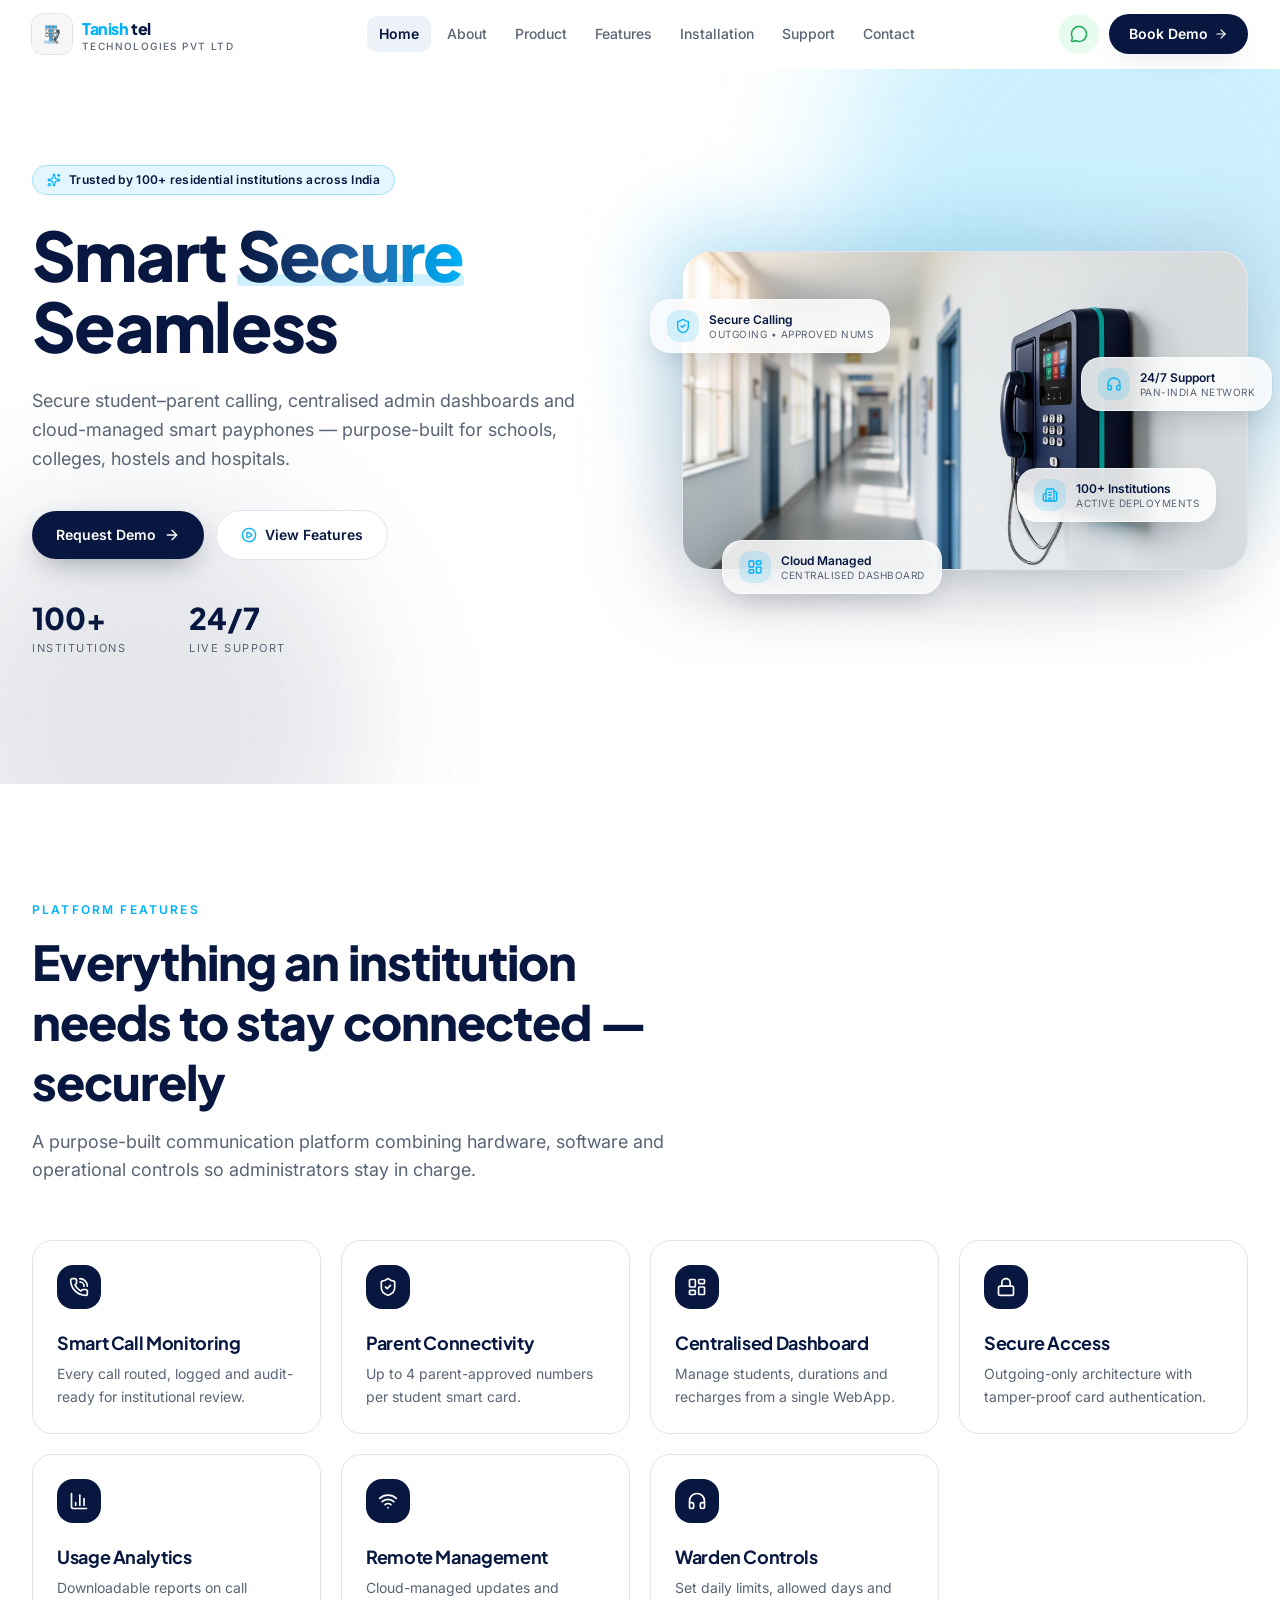
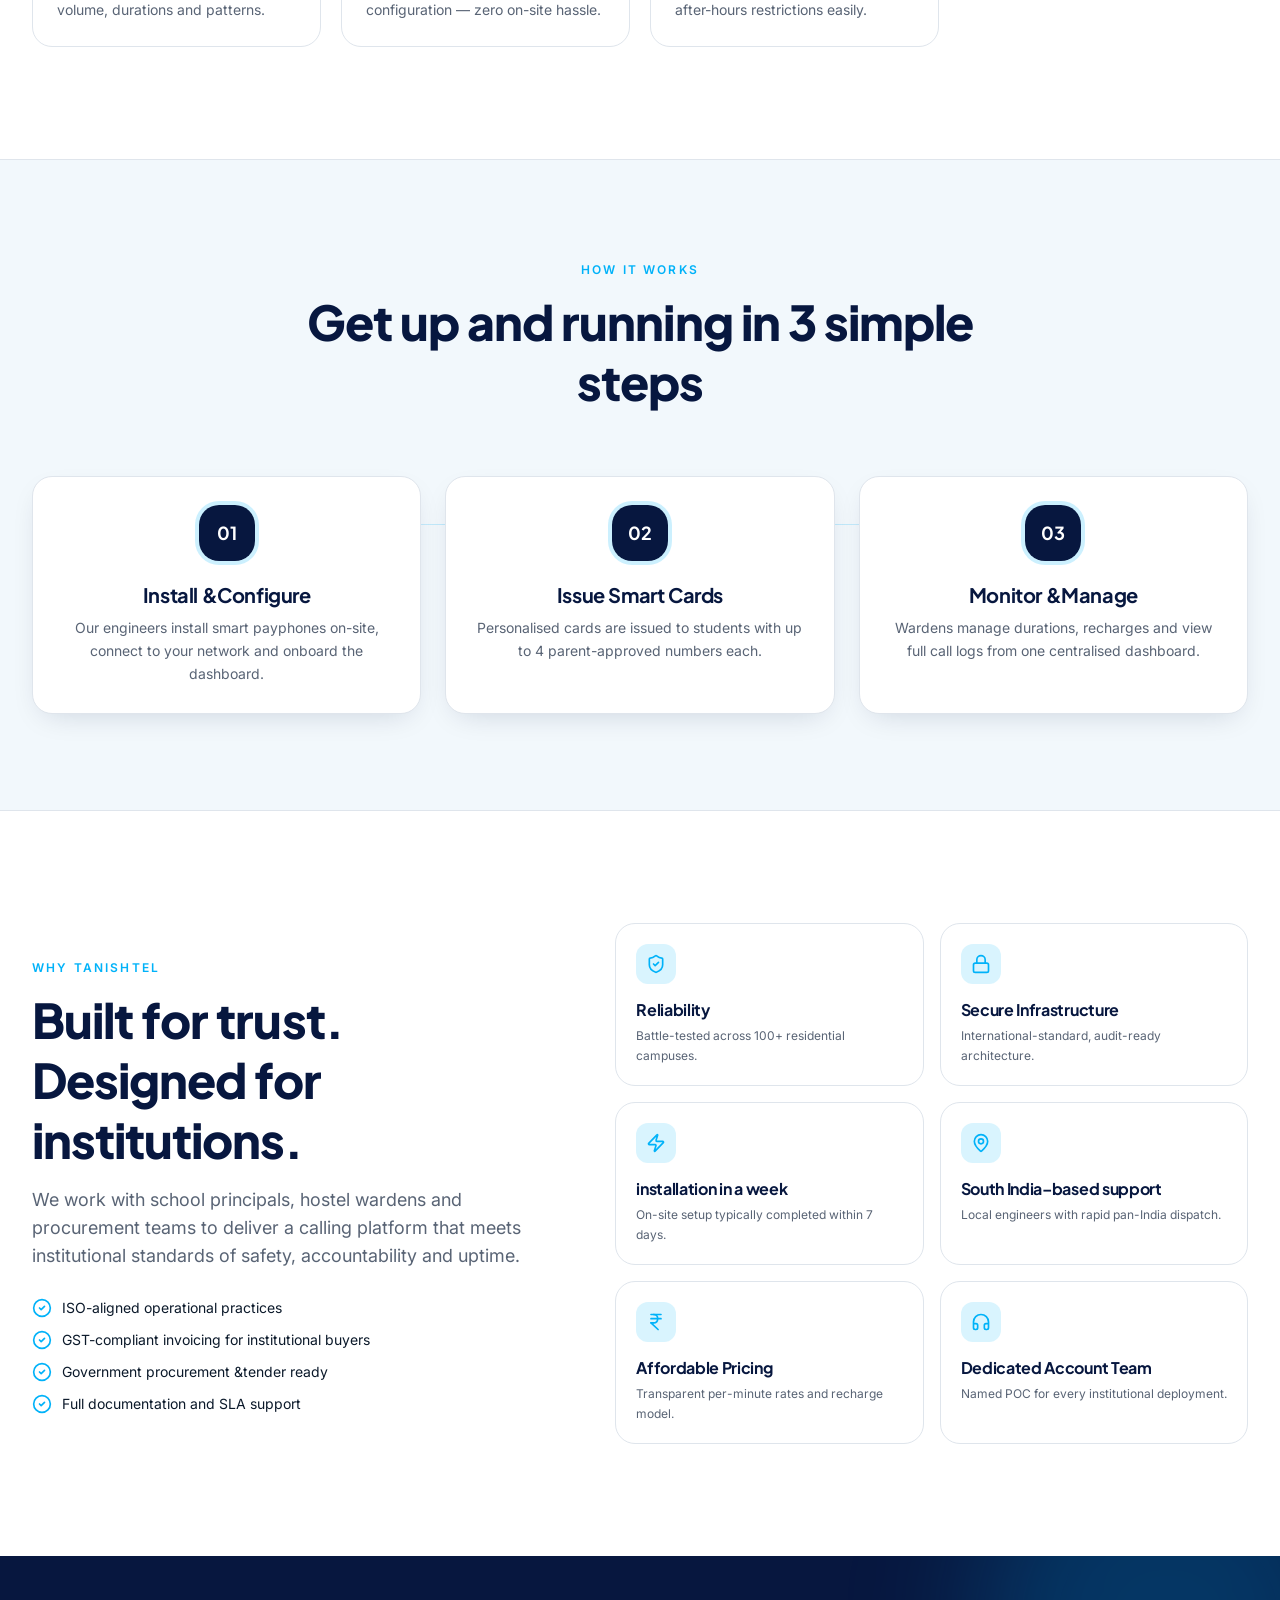
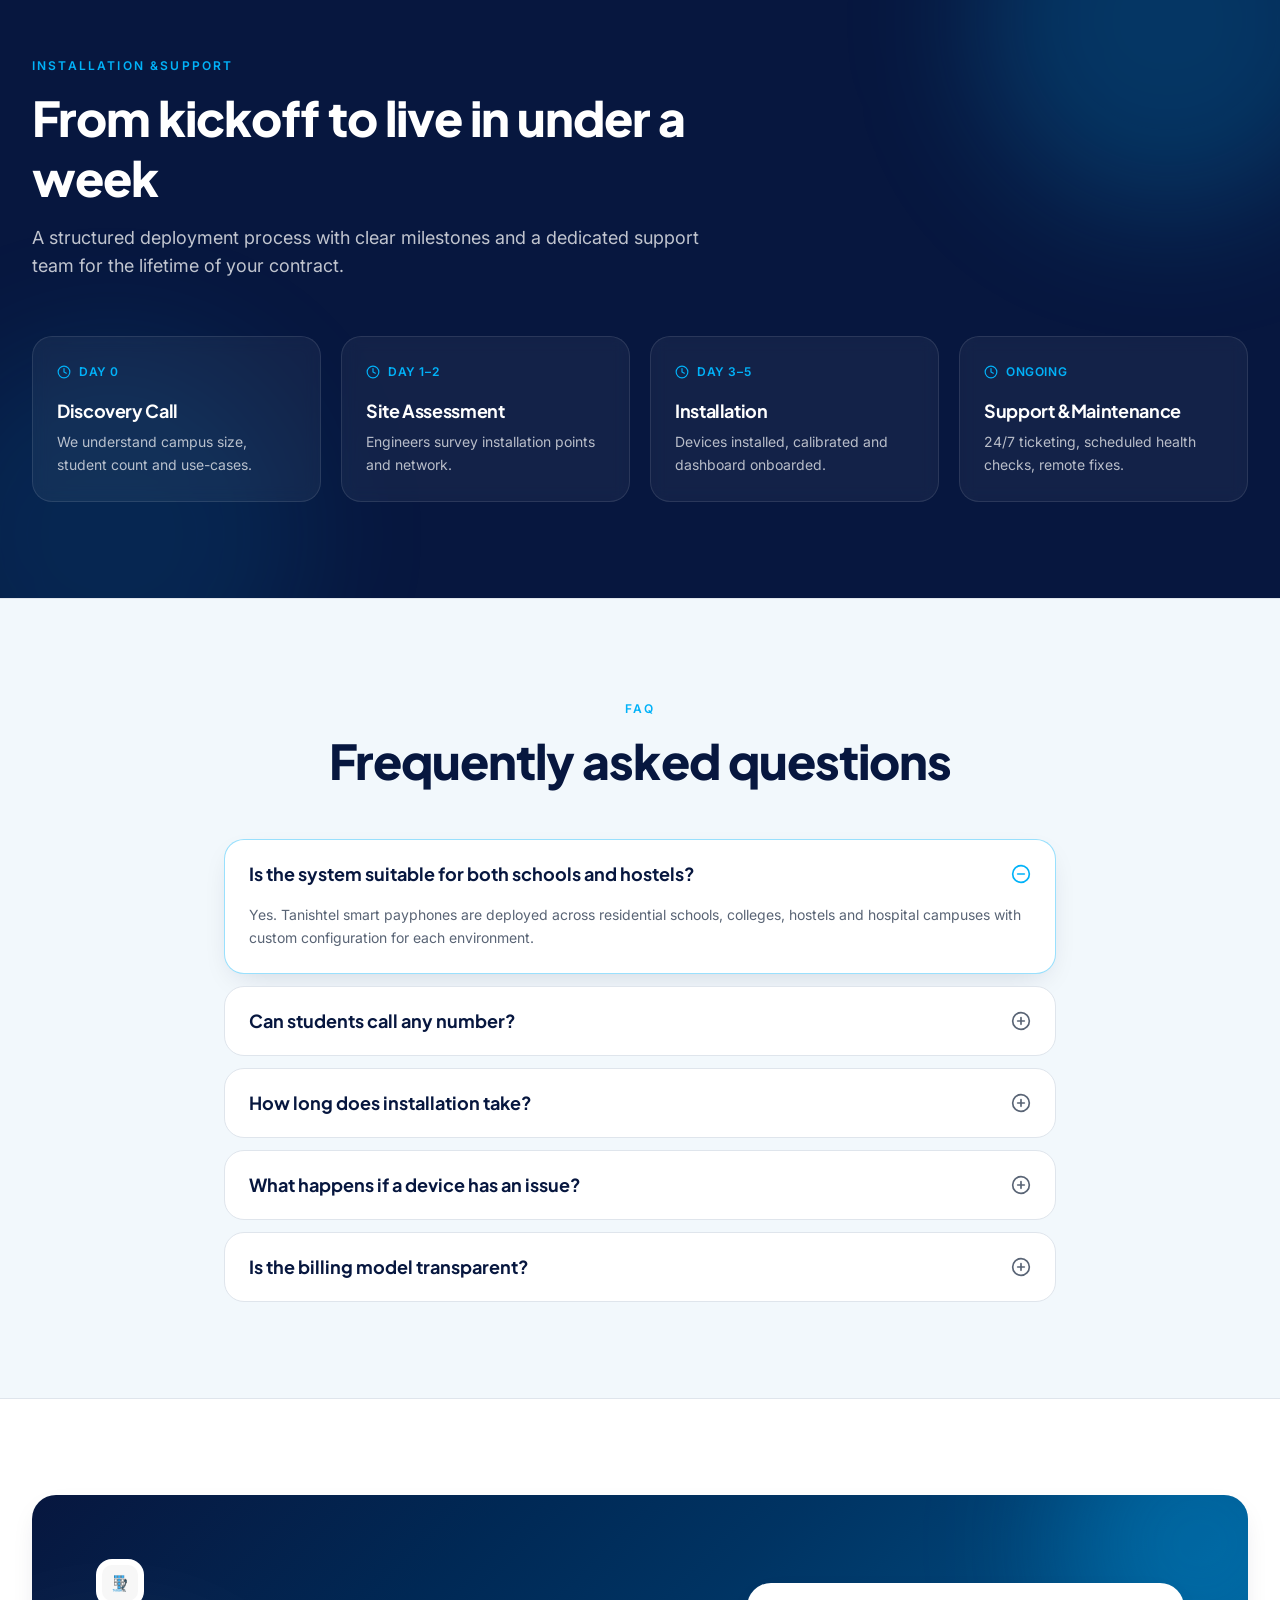
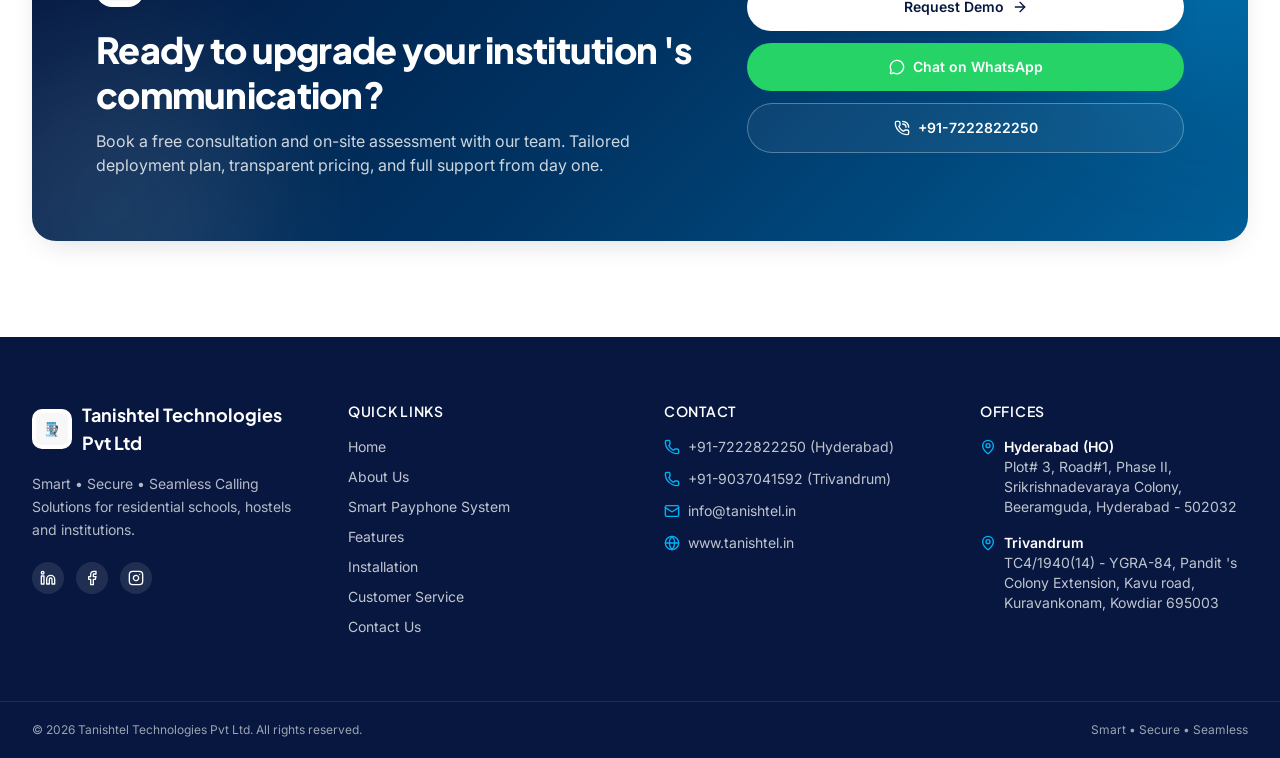
==== index.html @ 962fb502 "Update index.html" ====
<!DOCTYPE html>
<html lang="en">
    <head>
        <meta charSet="utf-8"/>
        <meta name="viewport" content="width=device-width, initial-scale=1"/>
        <link rel="icon" type="image/jpeg" href="log-1/logo-1/tanishtel-logo.jpeg"/>
        <link rel="apple-touch-icon" href="log-1/logo-1/tanishtel-logo.jpeg"/>
        <link rel="preload" as="image" href="log-1/logo-1/tanishtel-logo.jpeg"/>
        <link rel="preload" as="image" href="assets/hero-payphone-v2-xTbKH33B.jpg"/>
        <link rel="stylesheet" href="assets/styles-CMs9_gQL.css" data-precedence="default"/>


        <link rel="stylesheet" href="https://fonts.googleapis.com/css2?family=Inter:wght@400;500;600;700&amp;family=Plus+Jakarta+Sans:wght@600;700;800&amp;display=swap" data-precedence="default"/>
        <title>Tanishtel — Smart Institutional Communication Solutions</title>
        <meta property="og:type" content="website"/>
        <meta name="twitter:card" content="summary_large_image"/>
        <meta name="description" content="Smart payphone systems for schools, colleges, hostels and hospitals. Secure student-parent calling, centralised management and 24/7 institutional support."/>
        <meta property="og:title" content="Tanishtel — Smart Institutional Communication"/>
        <meta property="og:description" content="Secure, cloud-managed smart payphones built for residential institutions."/>
        <link rel="modulepreload" href="assets/index-DgpfcLXx.js"/>
        <link rel="modulepreload" href="assets/index-C3JzEa0W.js"/>
        <link rel="modulepreload" href="assets/shield-check-BGDrlo4q.js"/>
        <link rel="modulepreload" href="assets/phone-call-Dn2ksB4y.js"/>
        <link rel="modulepreload" href="assets/chart-column-ZTE2Y9fA.js"/>
        <link rel="modulepreload" href="assets/circle-check-9i-rD3rK.js"/>
        <link rel="modulepreload" href="assets/zap-BVJ7FHzY.js"/>
        <link rel="modulepreload" href="assets/clock-Hr9hh_G3.js"/>
        <link rel="preconnect" href="https://fonts.googleapis.com"/>
        <link rel="preconnect" href="https://fonts.gstatic.com" crossorigin="anonymous"/>
        <style>
            @font-face {
                font-family: 'CameraPlainVariable';
                src: url('https://cdn.gpteng.co/mcp-widgets/v1/fonts/CameraPlainVariable.woff2') format('woff2');
                font-weight: 100 900;
                font-style: normal;
                font-display: swap;
            }

            #lovable-badge {
                --badge-bg: #1b1b1b;
                --badge-text: #c5c1b9;
                --badge-text-hover: #dcdad5;
                --badge-radius: 6px;
                --badge-padding: 8px;
                --badge-gap: 6px;
                --badge-shadow: 0 0 0 1px rgba(0, 0, 0, 0.88), 0 1px 0 0 rgba(0, 0, 0, 0.04), 0 2px 2px -1px rgba(0, 0, 0, 0.08), 0 4px 4px -2px rgba(0, 0, 0, 0.08), 0 8px 8px -4px rgba(0, 0, 0, 0.08), 0 16px 16px -8px rgba(0, 0, 0, 0.08);
                --badge-transition-duration: 0.2s;
                --badge-transition-easing: cubic-bezier(0.16, 1, 0.32, 1);
                --focus-color: #575ECF;
                --focus-offset: 2px;
                --focus-width: 2px;
                position: fixed;
                bottom: 12px;
                right: 12px;
                height: 24px;
                display: flex;
                align-items: center;
                z-index: 1000000;
                background-color: var(--badge-bg) !important;
                color: var(--badge-text) !important;
                border-radius: var(--badge-radius);
                box-shadow: var(--badge-shadow) !important;
                font-size: 12px;
                font-family: CameraPlainVariable, "CameraPlainVariable Fallback", -apple-system, BlinkMacSystemFont, 'Segoe UI', Roboto, sans-serif;
                font-weight: 400 !important;
                text-transform: none !important;
                font-feature-settings: normal !important;
                transform: translateZ(0);
                will-change: transform, opacity;
            }

            #lovable-badge-cta {
                display: flex;
                align-items: center;
                gap: var(--badge-gap);
                padding: 0 var(--badge-padding);
                height: 100%;
                color: inherit;
                text-decoration: none;
                white-space: nowrap;
                border-radius: var(--badge-radius) 0 0 var(--badge-radius);
                transition: background-color var(--badge-transition-duration) ease, color var(--badge-transition-duration) ease, transform 0.1s ease;
            }

            #lovable-badge-cta:hover {
                background: rgba(255, 255, 255, 0.04);
                color: var(--badge-text-hover);
            }

            #lovable-badge-cta:active {
                transform: scale(0.98);
            }

            #lovable-badge-cta:focus {
                outline: none;
            }

            #lovable-badge-cta:focus-visible {
                outline: var(--focus-width) solid var(--focus-color);
                outline-offset: var(--focus-offset);
                z-index: 1;
            }

            #lovable-badge-text {
                line-height: 1;
            }

            #lovable-badge-divider {
                width: 1px;
                height: 24px;
                background-color: rgba(255, 255, 255, 0.04);
                flex-shrink: 0;
            }

            #lovable-badge-close {
                width: 24px;
                height: 24px;
                min-width: 24px;
                min-height: 24px;
                cursor: pointer;
                background: none;
                border: none;
                padding: 0;
                display: flex;
                align-items: center;
                justify-content: center;
                border-radius: 0 var(--badge-radius) var(--badge-radius) 0;
                flex-shrink: 0;
                transition: background-color var(--badge-transition-duration) ease, transform 0.1s ease;
            }

            #lovable-badge-close:hover {
                background: rgba(255, 255, 255, 0.04);
            }

            #lovable-badge-close:active {
                transform: scale(0.92);
            }

            #lovable-badge-close:focus {
                outline: none;
            }

            #lovable-badge-close:focus-visible {
                outline: var(--focus-width) solid var(--focus-color);
                outline-offset: calc(var(--focus-offset) * -1);
                z-index: 1;
            }

            #lovable-badge-close svg path {
                fill: var(--badge-text);
                transition: fill var(--badge-transition-duration) ease;
            }

            #lovable-badge-close:hover svg path {
                fill: var(--badge-text-hover);
            }

            @media (prefers-reduced-motion: reduce) {
                #lovable-badge-cta, #lovable-badge-close, #lovable-badge-close svg path {
                    transition: none;
                }

                #lovable-badge-cta:active, #lovable-badge-close:active {
                    transform: none;
                }
            }

            @media (prefers-contrast: high) {
                #lovable-badge {
                    --badge-bg: #000;
                    --badge-text: #fff;
                    --badge-text-hover: #fff;
                    border: 2px solid currentColor;
                }

                #lovable-badge-cta:focus-visible, #lovable-badge-close:focus-visible {
                    outline-width: 3px;
                }
            }
        </style>
        <script defer src="log-1/events.js" data-artifact-kind="static_preview" data-artifact-id="3403c8163fdcefcbdf8b586ee45ff220d66a8842" data-commit-sha="3403c8163fdcefcbdf8b586ee45ff220d66a8842" data-context-token="v1.[base64].9Cx_IOe5-EEpu5cBWM_Gbu4zRZt_AIUuwI8lXoWEt4I" data-track-url="log-1/trackevents?__lovable_sha=3403c8163fdcefcbdf8b586ee45ff220d66a8842"></script>
        <meta name="twitter:title" content="Tanishtel — Smart Institutional Communication">
        <meta name="twitter:description" content="Secure, cloud-managed smart payphones built for residential institutions.">
        <meta property="og:image" content="https://pub-bb2e103a32db4e198524a2e9ed8f35b4.r2.dev/07bd6a32-f865-4276-984e-796d97ffd886/id-preview-3403c816--99c566d7-4d85-450f-9555-e1f858c185e8.lovable.app-1780739038656.png">
        <meta name="twitter:image" content="https://pub-bb2e103a32db4e198524a2e9ed8f35b4.r2.dev/07bd6a32-f865-4276-984e-796d97ffd886/id-preview-3403c816--99c566d7-4d85-450f-9555-e1f858c185e8.lovable.app-1780739038656.png">
    </head>
    <body>
        <div class="flex min-h-screen flex-col">
            <header class="sticky top-0 z-50 w-full transition-all duration-300 border-b border-transparent bg-background/60 backdrop-blur-md">
                <div class="mx-auto flex max-w-7xl items-center justify-between container-px py-3.5">
                    <a class="flex items-center gap-2.5 group active" href="/" data-status="active" aria-current="page">
                        <div class="relative">
                            <div class="absolute inset-0 rounded-xl bg-teal/30 blur-md opacity-0 group-hover:opacity-100 transition-opacity"></div>
                            <img src="log-1/logo-1/tanishtel-logo.jpeg" alt="Tanishtel" class="relative h-9 w-9 sm:h-10 sm:w-10 rounded-lg object-contain ring-1 ring-border bg-white" width="40" height="40"/>
                        </div>
                        <div class="flex flex-col leading-none">
                            <span class="font-display text-[13px] sm:text-base font-extrabold tracking-tight whitespace-nowrap">
                                <span class="text-teal">Tanish</span>
                                <span class="text-navy">tel</span>
                            </span>
                            <span class="hidden sm:block text-[10px] font-medium uppercase tracking-[0.14em] text-muted-foreground">Technologies Pvt Ltd</span>
                        </div>
                    </a>
                    <nav class="hidden lg:flex items-center gap-1">
                        <a class="relative px-3 py-2 text-sm font-medium text-muted-foreground rounded-md transition-colors hover:text-navy hover:bg-secondary/60 text-navy font-semibold bg-secondary" href="index.html" data-status="active" aria-current="page">Home</a>
                        <a href="about.html" class="relative px-3 py-2 text-sm font-medium text-muted-foreground rounded-md transition-colors hover:text-navy hover:bg-secondary/60">About</a>
                        <a href="product.html" class="relative px-3 py-2 text-sm font-medium text-muted-foreground rounded-md transition-colors hover:text-navy hover:bg-secondary/60">Product</a>
                        <a href="features.html" class="relative px-3 py-2 text-sm font-medium text-muted-foreground rounded-md transition-colors hover:text-navy hover:bg-secondary/60">Features</a>
                        <a href="installation.html" class="relative px-3 py-2 text-sm font-medium text-muted-foreground rounded-md transition-colors hover:text-navy hover:bg-secondary/60">Installation</a>
                        <a href="customer-service.html" class="relative px-3 py-2 text-sm font-medium text-muted-foreground rounded-md transition-colors hover:text-navy hover:bg-secondary/60">Support</a>
                        <a href="contact.html" class="relative px-3 py-2 text-sm font-medium text-muted-foreground rounded-md transition-colors hover:text-navy hover:bg-secondary/60">Contact</a>
                    </nav>
                    <div class="hidden lg:flex items-center gap-2.5">
                        <a href="https://wa.me/917222822250" target="_blank" rel="noopener noreferrer" aria-label="Chat on WhatsApp" class="inline-flex h-10 w-10 items-center justify-center rounded-full bg-[#25D366]/10 text-[#1faa55] hover:bg-[#25D366] hover:text-white transition-colors">
                            <svg xmlns="http://www.w3.org/2000/svg" width="24" height="24" viewBox="0 0 24 24" fill="none" stroke="currentColor" stroke-width="2" stroke-linecap="round" stroke-linejoin="round" class="lucide lucide-message-circle h-4.5 w-4.5" aria-hidden="true">
                                <path d="M2.992 16.342a2 2 0 0 1 .094 1.167l-1.065 3.29a1 1 0 0 0 1.236 1.168l3.413-.998a2 2 0 0 1 1.099.092 10 10 0 1 0-4.777-4.719"></path>
                            </svg>
                        </a>
                        <a href="/contact" class="group inline-flex items-center gap-1.5 rounded-full bg-navy px-5 py-2.5 text-sm font-semibold text-white shadow-soft transition-all hover:bg-navy/90 hover:-translate-y-0.5">
                            Book Demo
                            <svg xmlns="http://www.w3.org/2000/svg" width="24" height="24" viewBox="0 0 24 24" fill="none" stroke="currentColor" stroke-width="2" stroke-linecap="round" stroke-linejoin="round" class="lucide lucide-arrow-right h-3.5 w-3.5 transition-transform group-hover:translate-x-0.5" aria-hidden="true">
                                <path d="M5 12h14"></path>
                                <path d="m12 5 7 7-7 7"></path>
                            </svg>
                        </a>
                    </div>
                    <button class="lg:hidden rounded-md p-2 text-navy" aria-label="Toggle menu">
                        <svg xmlns="http://www.w3.org/2000/svg" width="24" height="24" viewBox="0 0 24 24" fill="none" stroke="currentColor" stroke-width="2" stroke-linecap="round" stroke-linejoin="round" class="lucide lucide-menu h-6 w-6" aria-hidden="true">
                            <path d="M4 5h16"></path>
                            <path d="M4 12h16"></path>
                            <path d="M4 19h16"></path>
                        </svg>
                    </button>
                </div>
            </header>
            <main class="flex-1">
                <!--$-->
                <section class="relative overflow-hidden bg-white">
                    <div class="absolute inset-0 opacity-[0.35]" style="background-image:radial-gradient(circle at 1px 1px, rgba(15,23,42,0.08) 1px, transparent 0);background-size:28px 28px"></div>
                    <div class="absolute -top-40 -right-32 h-[36rem] w-[36rem] rounded-full bg-teal/20 blur-3xl"></div>
                    <div class="absolute -bottom-40 -left-20 h-[28rem] w-[28rem] rounded-full bg-navy/10 blur-3xl"></div>
                    <div class="relative mx-auto max-w-7xl container-px pt-16 md:pt-24 pb-24 md:pb-32 grid gap-14 lg:grid-cols-[1.05fr_1fr] lg:items-center">
                        <div class="animate-fade-up">
                            <span class="inline-flex items-center gap-2 rounded-full border border-teal/30 bg-teal/10 px-3.5 py-1.5 text-xs font-semibold tracking-wide text-navy">
                                <svg xmlns="http://www.w3.org/2000/svg" width="24" height="24" viewBox="0 0 24 24" fill="none" stroke="currentColor" stroke-width="2" stroke-linecap="round" stroke-linejoin="round" class="lucide lucide-sparkles h-3.5 w-3.5 text-teal" aria-hidden="true">
                                    <path d="M11.017 2.814a1 1 0 0 1 1.966 0l1.051 5.558a2 2 0 0 0 1.594 1.594l5.558 1.051a1 1 0 0 1 0 1.966l-5.558 1.051a2 2 0 0 0-1.594 1.594l-1.051 5.558a1 1 0 0 1-1.966 0l-1.051-5.558a2 2 0 0 0-1.594-1.594l-5.558-1.051a1 1 0 0 1 0-1.966l5.558-1.051a2 2 0 0 0 1.594-1.594z"></path>
                                    <path d="M20 2v4"></path>
                                    <path d="M22 4h-4"></path>
                                    <circle cx="4" cy="20" r="2"></circle>
                                </svg>
                                Trusted by 100+ residential institutions across India
                            </span>
                            <h1 class="mt-6 font-display text-[2.4rem] leading-[1.05] sm:text-5xl lg:text-6xl xl:text-[4.25rem] font-extrabold tracking-tight text-navy">
                                Smart
                                <!-- -->
                                <span class="relative inline-block">
                                    <span class="relative z-10 bg-gradient-to-r from-navy via-[#1f5c9c] to-teal bg-clip-text text-transparent">Secure</span>
                                    <span class="absolute inset-x-0 bottom-1 h-3 bg-teal/20 -z-0 rounded"></span>
                                </span>
                                <!-- -->
                                 Seamless
                            </h1>
                            <p class="mt-6 max-w-xl text-base md:text-lg text-muted-foreground leading-relaxed">Secure student–parent calling, centralised admin dashboards and cloud-managed smart payphones — purpose-built for schools, colleges, hostels and hospitals.</p>
                            <div class="mt-9 flex flex-wrap items-center gap-3">
                                <a href="/contact" class="group inline-flex items-center gap-2 rounded-full bg-navy px-6 py-3.5 text-sm font-semibold text-white shadow-[0_10px_30px_-10px_rgba(15,23,42,0.45)] transition-all hover:-translate-y-0.5 hover:bg-navy/90">
                                    Request Demo
                                    <svg xmlns="http://www.w3.org/2000/svg" width="24" height="24" viewBox="0 0 24 24" fill="none" stroke="currentColor" stroke-width="2" stroke-linecap="round" stroke-linejoin="round" class="lucide lucide-arrow-right h-4 w-4 transition-transform group-hover:translate-x-0.5" aria-hidden="true">
                                        <path d="M5 12h14"></path>
                                        <path d="m12 5 7 7-7 7"></path>
                                    </svg>
                                </a>
                                <a href="/features" class="inline-flex items-center gap-2 rounded-full border border-border bg-white px-6 py-3.5 text-sm font-semibold text-navy hover:border-navy/30 hover:bg-secondary/60">
                                    <svg xmlns="http://www.w3.org/2000/svg" width="24" height="24" viewBox="0 0 24 24" fill="none" stroke="currentColor" stroke-width="2" stroke-linecap="round" stroke-linejoin="round" class="lucide lucide-circle-play h-4 w-4 text-teal" aria-hidden="true">
                                        <path d="M9 9.003a1 1 0 0 1 1.517-.859l4.997 2.997a1 1 0 0 1 0 1.718l-4.997 2.997A1 1 0 0 1 9 14.996z"></path>
                                        <circle cx="12" cy="12" r="10"></circle>
                                    </svg>
                                    View Features
                                </a>
                            </div>
                            <div class="mt-10 grid grid-cols-3 gap-6 max-w-md">
                                <div>
                                    <div class="font-display text-2xl md:text-3xl font-extrabold text-navy">100+</div>
                                    <div class="mt-1 text-[11px] uppercase tracking-[0.14em] text-muted-foreground">Institutions</div>
                                </div>
                                <div>
                                    <div class="font-display text-2xl md:text-3xl font-extrabold text-navy">24/7</div>
                                    <div class="mt-1 text-[11px] uppercase tracking-[0.14em] text-muted-foreground">Live Support</div>
                                </div>
                                <!-- <div>
                                    <div class="font-display text-2xl md:text-3xl font-extrabold text-navy">99.9%</div>
                                    <div class="mt-1 text-[11px] uppercase tracking-[0.14em] text-muted-foreground">Uptime</div>
                                </div> -->
                            </div>
                        </div>
                        <div class="relative animate-fade-up">
                            <div class="absolute -inset-6 rounded-[2rem] bg-gradient-to-br from-teal/30 via-navy/10 to-transparent blur-2xl"></div>
                            <div class="relative overflow-hidden rounded-[1.75rem] border border-border bg-white shadow-[0_30px_80px_-30px_rgba(15,23,42,0.35)]">
                                <img src="assets/hero-payphone-v2-xTbKH33B.jpg" alt="Smart payphone installed in a school hostel corridor" class="w-full h-auto object-cover" width="1600" height="1100"/>
                            </div>
                            <div class="hidden md:flex absolute z-10 items-center gap-2.5 rounded-2xl border border-white/60 bg-white/85 backdrop-blur-md px-4 py-2.5 shadow-[0_12px_30px_-12px_rgba(15,23,42,0.25)] left-[-1rem] top-8 md:left-[-2rem] md:top-12">
                                <div class="inline-flex h-8 w-8 items-center justify-center rounded-lg bg-teal/15 text-teal">
                                    <svg xmlns="http://www.w3.org/2000/svg" width="24" height="24" viewBox="0 0 24 24" fill="none" stroke="currentColor" stroke-width="2" stroke-linecap="round" stroke-linejoin="round" class="lucide lucide-shield-check h-4 w-4" aria-hidden="true">
                                        <path d="M20 13c0 5-3.5 7.5-7.66 8.95a1 1 0 0 1-.67-.01C7.5 20.5 4 18 4 13V6a1 1 0 0 1 1-1c2 0 4.5-1.2 6.24-2.72a1.17 1.17 0 0 1 1.52 0C14.51 3.81 17 5 19 5a1 1 0 0 1 1 1z"></path>
                                        <path d="m9 12 2 2 4-4"></path>
                                    </svg>
                                </div>
                                <div class="leading-tight">
                                    <div class="text-xs font-semibold text-navy">Secure Calling</div>
                                    <div class="text-[10px] uppercase tracking-wider text-muted-foreground">Outgoing • Approved nums</div>
                                </div>
                            </div>
                            <div class="hidden md:flex absolute z-10 items-center gap-2.5 rounded-2xl border border-white/60 bg-white/85 backdrop-blur-md px-4 py-2.5 shadow-[0_12px_30px_-12px_rgba(15,23,42,0.25)] right-[-0.5rem] top-1/3 md:right-[-1.5rem]">
                                <div class="inline-flex h-8 w-8 items-center justify-center rounded-lg bg-teal/15 text-teal">
                                    <svg xmlns="http://www.w3.org/2000/svg" width="24" height="24" viewBox="0 0 24 24" fill="none" stroke="currentColor" stroke-width="2" stroke-linecap="round" stroke-linejoin="round" class="lucide lucide-headphones h-4 w-4" aria-hidden="true">
                                        <path d="M3 14h3a2 2 0 0 1 2 2v3a2 2 0 0 1-2 2H5a2 2 0 0 1-2-2v-7a9 9 0 0 1 18 0v7a2 2 0 0 1-2 2h-1a2 2 0 0 1-2-2v-3a2 2 0 0 1 2-2h3"></path>
                                    </svg>
                                </div>
                                <div class="leading-tight">
                                    <div class="text-xs font-semibold text-navy">24/7 Support</div>
                                    <div class="text-[10px] uppercase tracking-wider text-muted-foreground">Pan-India network</div>
                                </div>
                            </div>
                            <div class="hidden md:flex absolute z-10 items-center gap-2.5 rounded-2xl border border-white/60 bg-white/85 backdrop-blur-md px-4 py-2.5 shadow-[0_12px_30px_-12px_rgba(15,23,42,0.25)] left-6 bottom-[-1rem] md:left-10 md:bottom-[-1.5rem]">
                                <div class="inline-flex h-8 w-8 items-center justify-center rounded-lg bg-teal/15 text-teal">
                                    <svg xmlns="http://www.w3.org/2000/svg" width="24" height="24" viewBox="0 0 24 24" fill="none" stroke="currentColor" stroke-width="2" stroke-linecap="round" stroke-linejoin="round" class="lucide lucide-layout-dashboard h-4 w-4" aria-hidden="true">
                                        <rect width="7" height="9" x="3" y="3" rx="1"></rect>
                                        <rect width="7" height="5" x="14" y="3" rx="1"></rect>
                                        <rect width="7" height="9" x="14" y="12" rx="1"></rect>
                                        <rect width="7" height="5" x="3" y="16" rx="1"></rect>
                                    </svg>
                                </div>
                                <div class="leading-tight">
                                    <div class="text-xs font-semibold text-navy">Cloud Managed</div>
                                    <div class="text-[10px] uppercase tracking-wider text-muted-foreground">Centralised dashboard</div>
                                </div>
                            </div>
                            <div class="hidden md:flex absolute z-10 items-center gap-2.5 rounded-2xl border border-white/60 bg-white/85 backdrop-blur-md px-4 py-2.5 shadow-[0_12px_30px_-12px_rgba(15,23,42,0.25)] right-4 bottom-12 md:right-8">
                                <div class="inline-flex h-8 w-8 items-center justify-center rounded-lg bg-teal/15 text-teal">
                                    <svg xmlns="http://www.w3.org/2000/svg" width="24" height="24" viewBox="0 0 24 24" fill="none" stroke="currentColor" stroke-width="2" stroke-linecap="round" stroke-linejoin="round" class="lucide lucide-building2 lucide-building-2 h-4 w-4" aria-hidden="true">
                                        <path d="M10 12h4"></path>
                                        <path d="M10 8h4"></path>
                                        <path d="M14 21v-3a2 2 0 0 0-4 0v3"></path>
                                        <path d="M6 10H4a2 2 0 0 0-2 2v7a2 2 0 0 0 2 2h16a2 2 0 0 0 2-2V9a2 2 0 0 0-2-2h-2"></path>
                                        <path d="M6 21V5a2 2 0 0 1 2-2h8a2 2 0 0 1 2 2v16"></path>
                                    </svg>
                                </div>
                                <div class="leading-tight">
                                    <div class="text-xs font-semibold text-navy">100+ Institutions</div>
                                    <div class="text-[10px] uppercase tracking-wider text-muted-foreground">Active deployments</div>
                                </div>
                            </div>
                        </div>
                    </div>
                </section>
                <section class="mx-auto max-w-7xl container-px py-24 md:py-28">
                    <div class="max-w-2xl">
                        <span class="text-xs font-semibold uppercase tracking-[0.18em] text-teal">Platform Features</span>
                        <h2 class="mt-3 font-display text-3xl md:text-5xl font-extrabold text-navy leading-tight">Everything an institution needs to stay connected — securely</h2>
                        <p class="mt-4 text-muted-foreground md:text-lg">A purpose-built communication platform combining hardware, software and operational controls so administrators stay in charge.</p>
                    </div>
                    <div class="mt-14 grid gap-5 sm:grid-cols-2 lg:grid-cols-4">
                        <div class="group relative overflow-hidden rounded-2xl border border-border bg-card p-6 transition-all hover:-translate-y-1 hover:border-teal/40 hover:shadow-soft">
                            <div class="absolute -top-12 -right-12 h-32 w-32 rounded-full bg-teal/10 opacity-0 blur-2xl group-hover:opacity-100 transition-opacity"></div>
                            <div class="relative inline-flex h-11 w-11 items-center justify-center rounded-xl bg-navy text-white group-hover:bg-teal transition-colors">
                                <svg xmlns="http://www.w3.org/2000/svg" width="24" height="24" viewBox="0 0 24 24" fill="none" stroke="currentColor" stroke-width="2" stroke-linecap="round" stroke-linejoin="round" class="lucide lucide-phone-call h-5 w-5" aria-hidden="true">
                                    <path d="M13 2a9 9 0 0 1 9 9"></path>
                                    <path d="M13 6a5 5 0 0 1 5 5"></path>
                                    <path d="M13.832 16.568a1 1 0 0 0 1.213-.303l.355-.465A2 2 0 0 1 17 15h3a2 2 0 0 1 2 2v3a2 2 0 0 1-2 2A18 18 0 0 1 2 4a2 2 0 0 1 2-2h3a2 2 0 0 1 2 2v3a2 2 0 0 1-.8 1.6l-.468.351a1 1 0 0 0-.292 1.233 14 14 0 0 0 6.392 6.384"></path>
                                </svg>
                            </div>
                            <h3 class="relative mt-5 font-display text-lg font-bold text-navy">Smart Call Monitoring</h3>
                            <p class="relative mt-1.5 text-sm text-muted-foreground leading-relaxed">Every call routed, logged and audit-ready for institutional review.</p>
                        </div>
                        <div class="group relative overflow-hidden rounded-2xl border border-border bg-card p-6 transition-all hover:-translate-y-1 hover:border-teal/40 hover:shadow-soft">
                            <div class="absolute -top-12 -right-12 h-32 w-32 rounded-full bg-teal/10 opacity-0 blur-2xl group-hover:opacity-100 transition-opacity"></div>
                            <div class="relative inline-flex h-11 w-11 items-center justify-center rounded-xl bg-navy text-white group-hover:bg-teal transition-colors">
                                <svg xmlns="http://www.w3.org/2000/svg" width="24" height="24" viewBox="0 0 24 24" fill="none" stroke="currentColor" stroke-width="2" stroke-linecap="round" stroke-linejoin="round" class="lucide lucide-shield-check h-5 w-5" aria-hidden="true">
                                    <path d="M20 13c0 5-3.5 7.5-7.66 8.95a1 1 0 0 1-.67-.01C7.5 20.5 4 18 4 13V6a1 1 0 0 1 1-1c2 0 4.5-1.2 6.24-2.72a1.17 1.17 0 0 1 1.52 0C14.51 3.81 17 5 19 5a1 1 0 0 1 1 1z"></path>
                                    <path d="m9 12 2 2 4-4"></path>
                                </svg>
                            </div>
                            <h3 class="relative mt-5 font-display text-lg font-bold text-navy">Parent Connectivity</h3>
                            <p class="relative mt-1.5 text-sm text-muted-foreground leading-relaxed">Up to 4 parent-approved numbers per student smart card.</p>
                        </div>
                        <div class="group relative overflow-hidden rounded-2xl border border-border bg-card p-6 transition-all hover:-translate-y-1 hover:border-teal/40 hover:shadow-soft">
                            <div class="absolute -top-12 -right-12 h-32 w-32 rounded-full bg-teal/10 opacity-0 blur-2xl group-hover:opacity-100 transition-opacity"></div>
                            <div class="relative inline-flex h-11 w-11 items-center justify-center rounded-xl bg-navy text-white group-hover:bg-teal transition-colors">
                                <svg xmlns="http://www.w3.org/2000/svg" width="24" height="24" viewBox="0 0 24 24" fill="none" stroke="currentColor" stroke-width="2" stroke-linecap="round" stroke-linejoin="round" class="lucide lucide-layout-dashboard h-5 w-5" aria-hidden="true">
                                    <rect width="7" height="9" x="3" y="3" rx="1"></rect>
                                    <rect width="7" height="5" x="14" y="3" rx="1"></rect>
                                    <rect width="7" height="9" x="14" y="12" rx="1"></rect>
                                    <rect width="7" height="5" x="3" y="16" rx="1"></rect>
                                </svg>
                            </div>
                            <h3 class="relative mt-5 font-display text-lg font-bold text-navy">Centralised Dashboard</h3>
                            <p class="relative mt-1.5 text-sm text-muted-foreground leading-relaxed">Manage students, durations and recharges from a single WebApp.</p>
                        </div>
                        <div class="group relative overflow-hidden rounded-2xl border border-border bg-card p-6 transition-all hover:-translate-y-1 hover:border-teal/40 hover:shadow-soft">
                            <div class="absolute -top-12 -right-12 h-32 w-32 rounded-full bg-teal/10 opacity-0 blur-2xl group-hover:opacity-100 transition-opacity"></div>
                            <div class="relative inline-flex h-11 w-11 items-center justify-center rounded-xl bg-navy text-white group-hover:bg-teal transition-colors">
                                <svg xmlns="http://www.w3.org/2000/svg" width="24" height="24" viewBox="0 0 24 24" fill="none" stroke="currentColor" stroke-width="2" stroke-linecap="round" stroke-linejoin="round" class="lucide lucide-lock h-5 w-5" aria-hidden="true">
                                    <rect width="18" height="11" x="3" y="11" rx="2" ry="2"></rect>
                                    <path d="M7 11V7a5 5 0 0 1 10 0v4"></path>
                                </svg>
                            </div>
                            <h3 class="relative mt-5 font-display text-lg font-bold text-navy">Secure Access</h3>
                            <p class="relative mt-1.5 text-sm text-muted-foreground leading-relaxed">Outgoing-only architecture with tamper-proof card authentication.</p>
                        </div>
                        <div class="group relative overflow-hidden rounded-2xl border border-border bg-card p-6 transition-all hover:-translate-y-1 hover:border-teal/40 hover:shadow-soft">
                            <div class="absolute -top-12 -right-12 h-32 w-32 rounded-full bg-teal/10 opacity-0 blur-2xl group-hover:opacity-100 transition-opacity"></div>
                            <div class="relative inline-flex h-11 w-11 items-center justify-center rounded-xl bg-navy text-white group-hover:bg-teal transition-colors">
                                <svg xmlns="http://www.w3.org/2000/svg" width="24" height="24" viewBox="0 0 24 24" fill="none" stroke="currentColor" stroke-width="2" stroke-linecap="round" stroke-linejoin="round" class="lucide lucide-chart-column h-5 w-5" aria-hidden="true">
                                    <path d="M3 3v16a2 2 0 0 0 2 2h16"></path>
                                    <path d="M18 17V9"></path>
                                    <path d="M13 17V5"></path>
                                    <path d="M8 17v-3"></path>
                                </svg>
                            </div>
                            <h3 class="relative mt-5 font-display text-lg font-bold text-navy">Usage Analytics</h3>
                            <p class="relative mt-1.5 text-sm text-muted-foreground leading-relaxed">Downloadable reports on call volume, durations and patterns.</p>
                        </div>
                        <div class="group relative overflow-hidden rounded-2xl border border-border bg-card p-6 transition-all hover:-translate-y-1 hover:border-teal/40 hover:shadow-soft">
                            <div class="absolute -top-12 -right-12 h-32 w-32 rounded-full bg-teal/10 opacity-0 blur-2xl group-hover:opacity-100 transition-opacity"></div>
                            <div class="relative inline-flex h-11 w-11 items-center justify-center rounded-xl bg-navy text-white group-hover:bg-teal transition-colors">
                                <svg xmlns="http://www.w3.org/2000/svg" width="24" height="24" viewBox="0 0 24 24" fill="none" stroke="currentColor" stroke-width="2" stroke-linecap="round" stroke-linejoin="round" class="lucide lucide-wifi h-5 w-5" aria-hidden="true">
                                    <path d="M12 20h.01"></path>
                                    <path d="M2 8.82a15 15 0 0 1 20 0"></path>
                                    <path d="M5 12.859a10 10 0 0 1 14 0"></path>
                                    <path d="M8.5 16.429a5 5 0 0 1 7 0"></path>
                                </svg>
                            </div>
                            <h3 class="relative mt-5 font-display text-lg font-bold text-navy">Remote Management</h3>
                            <p class="relative mt-1.5 text-sm text-muted-foreground leading-relaxed">Cloud-managed updates and configuration — zero on-site hassle.</p>
                        </div>
                        <!-- <div class="group relative overflow-hidden rounded-2xl border border-border bg-card p-6 transition-all hover:-translate-y-1 hover:border-teal/40 hover:shadow-soft">
                            <div class="absolute -top-12 -right-12 h-32 w-32 rounded-full bg-teal/10 opacity-0 blur-2xl group-hover:opacity-100 transition-opacity"></div>
                            <div class="relative inline-flex h-11 w-11 items-center justify-center rounded-xl bg-navy text-white group-hover:bg-teal transition-colors">
                                <svg xmlns="http://www.w3.org/2000/svg" width="24" height="24" viewBox="0 0 24 24" fill="none" stroke="currentColor" stroke-width="2" stroke-linecap="round" stroke-linejoin="round" class="lucide lucide-siren h-5 w-5" aria-hidden="true">
                                    <path d="M7 18v-6a5 5 0 1 1 10 0v6"></path>
                                    <path d="M5 21a1 1 0 0 0 1 1h12a1 1 0 0 0 1-1v-1a2 2 0 0 0-2-2H7a2 2 0 0 0-2 2z"></path>
                                    <path d="M21 12h1"></path>
                                    <path d="M18.5 4.5 18 5"></path>
                                    <path d="M2 12h1"></path>
                                    <path d="M12 2v1"></path>
                                    <path d="m4.929 4.929.707.707"></path>
                                    <path d="M12 12v6"></path>
                                </svg>
                            </div>
                            <h3 class="relative mt-5 font-display text-lg font-bold text-navy">Emergency Calling</h3>
                            <p class="relative mt-1.5 text-sm text-muted-foreground leading-relaxed">Always-on access to designated emergency contacts and wardens.</p>
                        </div> -->
                        <div class="group relative overflow-hidden rounded-2xl border border-border bg-card p-6 transition-all hover:-translate-y-1 hover:border-teal/40 hover:shadow-soft">
                            <div class="absolute -top-12 -right-12 h-32 w-32 rounded-full bg-teal/10 opacity-0 blur-2xl group-hover:opacity-100 transition-opacity"></div>
                            <div class="relative inline-flex h-11 w-11 items-center justify-center rounded-xl bg-navy text-white group-hover:bg-teal transition-colors">
                                <svg xmlns="http://www.w3.org/2000/svg" width="24" height="24" viewBox="0 0 24 24" fill="none" stroke="currentColor" stroke-width="2" stroke-linecap="round" stroke-linejoin="round" class="lucide lucide-headphones h-5 w-5" aria-hidden="true">
                                    <path d="M3 14h3a2 2 0 0 1 2 2v3a2 2 0 0 1-2 2H5a2 2 0 0 1-2-2v-7a9 9 0 0 1 18 0v7a2 2 0 0 1-2 2h-1a2 2 0 0 1-2-2v-3a2 2 0 0 1 2-2h3"></path>
                                </svg>
                            </div>
                            <h3 class="relative mt-5 font-display text-lg font-bold text-navy">Warden Controls</h3>
                            <p class="relative mt-1.5 text-sm text-muted-foreground leading-relaxed">Set daily limits, allowed days and after-hours restrictions easily.</p>
                        </div>
                    </div>
                </section>
                <section class="bg-surface border-y border-border">
                    <div class="mx-auto max-w-7xl container-px py-24">
                        <div class="text-center max-w-2xl mx-auto">
                            <span class="text-xs font-semibold uppercase tracking-[0.18em] text-teal">How It Works</span>
                            <h2 class="mt-3 font-display text-3xl md:text-5xl font-extrabold text-navy leading-tight">Get up and running in 3 simple steps</h2>
                        </div>
                        <div class="mt-16 grid gap-6 md:grid-cols-3 relative">
                            <div class="hidden md:block absolute top-12 left-[16%] right-[16%] h-px bg-gradient-to-r from-transparent via-teal/40 to-transparent"></div>
                            <div class="relative rounded-2xl bg-white border border-border p-7 text-center shadow-soft">
                                <div class="mx-auto inline-flex h-14 w-14 items-center justify-center rounded-2xl bg-navy text-white font-display text-lg font-bold relative">
                                    01<span class="absolute inset-0 rounded-2xl ring-4 ring-teal/20"></span>
                                </div>
                                <h3 class="mt-5 font-display text-xl font-bold text-navy">Install &amp;Configure</h3>
                                <p class="mt-2 text-sm text-muted-foreground leading-relaxed">Our engineers install smart payphones on-site, connect to your network and onboard the dashboard.</p>
                            </div>
                            <div class="relative rounded-2xl bg-white border border-border p-7 text-center shadow-soft">
                                <div class="mx-auto inline-flex h-14 w-14 items-center justify-center rounded-2xl bg-navy text-white font-display text-lg font-bold relative">
                                    02<span class="absolute inset-0 rounded-2xl ring-4 ring-teal/20"></span>
                                </div>
                                <h3 class="mt-5 font-display text-xl font-bold text-navy">Issue Smart Cards</h3>
                                <p class="mt-2 text-sm text-muted-foreground leading-relaxed">Personalised cards are issued to students with up to 4 parent-approved numbers each.</p>
                            </div>
                            <div class="relative rounded-2xl bg-white border border-border p-7 text-center shadow-soft">
                                <div class="mx-auto inline-flex h-14 w-14 items-center justify-center rounded-2xl bg-navy text-white font-display text-lg font-bold relative">
                                    03<span class="absolute inset-0 rounded-2xl ring-4 ring-teal/20"></span>
                                </div>
                                <h3 class="mt-5 font-display text-xl font-bold text-navy">Monitor &amp;Manage</h3>
                                <p class="mt-2 text-sm text-muted-foreground leading-relaxed">Wardens manage durations, recharges and view full call logs from one centralised dashboard.</p>
                            </div>
                        </div>
                    </div>
                </section>
                <section class="mx-auto max-w-7xl container-px py-24 md:py-28 grid gap-14 lg:grid-cols-[1fr_1.2fr] lg:items-center">
                    <div>
                        <span class="text-xs font-semibold uppercase tracking-[0.18em] text-teal">Why Tanishtel</span>
                        <h2 class="mt-3 font-display text-3xl md:text-5xl font-extrabold text-navy leading-tight">Built for trust. Designed for institutions.</h2>
                        <p class="mt-4 text-muted-foreground md:text-lg">We work with school principals, hostel wardens and procurement teams to deliver a calling platform that meets institutional standards of safety, accountability and uptime.</p>
                        <ul class="mt-7 space-y-3">
                            <li class="flex gap-2.5 text-sm">
                                <svg xmlns="http://www.w3.org/2000/svg" width="24" height="24" viewBox="0 0 24 24" fill="none" stroke="currentColor" stroke-width="2" stroke-linecap="round" stroke-linejoin="round" class="lucide lucide-circle-check h-5 w-5 text-teal flex-shrink-0" aria-hidden="true">
                                    <circle cx="12" cy="12" r="10"></circle>
                                    <path d="m9 12 2 2 4-4"></path>
                                </svg>
                                <span class="text-foreground">ISO-aligned operational practices</span>
                            </li>
                            <li class="flex gap-2.5 text-sm">
                                <svg xmlns="http://www.w3.org/2000/svg" width="24" height="24" viewBox="0 0 24 24" fill="none" stroke="currentColor" stroke-width="2" stroke-linecap="round" stroke-linejoin="round" class="lucide lucide-circle-check h-5 w-5 text-teal flex-shrink-0" aria-hidden="true">
                                    <circle cx="12" cy="12" r="10"></circle>
                                    <path d="m9 12 2 2 4-4"></path>
                                </svg>
                                <span class="text-foreground">GST-compliant invoicing for institutional buyers</span>
                            </li>
                            <li class="flex gap-2.5 text-sm">
                                <svg xmlns="http://www.w3.org/2000/svg" width="24" height="24" viewBox="0 0 24 24" fill="none" stroke="currentColor" stroke-width="2" stroke-linecap="round" stroke-linejoin="round" class="lucide lucide-circle-check h-5 w-5 text-teal flex-shrink-0" aria-hidden="true">
                                    <circle cx="12" cy="12" r="10"></circle>
                                    <path d="m9 12 2 2 4-4"></path>
                                </svg>
                                <span class="text-foreground">Government procurement &amp;tender ready</span>
                            </li>
                            <li class="flex gap-2.5 text-sm">
                                <svg xmlns="http://www.w3.org/2000/svg" width="24" height="24" viewBox="0 0 24 24" fill="none" stroke="currentColor" stroke-width="2" stroke-linecap="round" stroke-linejoin="round" class="lucide lucide-circle-check h-5 w-5 text-teal flex-shrink-0" aria-hidden="true">
                                    <circle cx="12" cy="12" r="10"></circle>
                                    <path d="m9 12 2 2 4-4"></path>
                                </svg>
                                <span class="text-foreground">Full documentation and SLA support</span>
                            </li>
                        </ul>
                    </div>
                    <div class="grid gap-4 sm:grid-cols-2">
                        <div class="rounded-2xl border border-border bg-card p-5 hover:border-teal/40 hover:shadow-soft transition-all">
                            <div class="inline-flex h-10 w-10 items-center justify-center rounded-lg bg-teal/15 text-teal">
                                <svg xmlns="http://www.w3.org/2000/svg" width="24" height="24" viewBox="0 0 24 24" fill="none" stroke="currentColor" stroke-width="2" stroke-linecap="round" stroke-linejoin="round" class="lucide lucide-shield-check h-5 w-5" aria-hidden="true">
                                    <path d="M20 13c0 5-3.5 7.5-7.66 8.95a1 1 0 0 1-.67-.01C7.5 20.5 4 18 4 13V6a1 1 0 0 1 1-1c2 0 4.5-1.2 6.24-2.72a1.17 1.17 0 0 1 1.52 0C14.51 3.81 17 5 19 5a1 1 0 0 1 1 1z"></path>
                                    <path d="m9 12 2 2 4-4"></path>
                                </svg>
                            </div>
                            <h4 class="mt-3.5 font-display font-bold text-navy">Reliability</h4>
                            <p class="mt-1 text-xs text-muted-foreground leading-relaxed">Battle-tested across 100+ residential campuses.</p>
                        </div>
                        <div class="rounded-2xl border border-border bg-card p-5 hover:border-teal/40 hover:shadow-soft transition-all">
                            <div class="inline-flex h-10 w-10 items-center justify-center rounded-lg bg-teal/15 text-teal">
                                <svg xmlns="http://www.w3.org/2000/svg" width="24" height="24" viewBox="0 0 24 24" fill="none" stroke="currentColor" stroke-width="2" stroke-linecap="round" stroke-linejoin="round" class="lucide lucide-lock h-5 w-5" aria-hidden="true">
                                    <rect width="18" height="11" x="3" y="11" rx="2" ry="2"></rect>
                                    <path d="M7 11V7a5 5 0 0 1 10 0v4"></path>
                                </svg>
                            </div>
                            <h4 class="mt-3.5 font-display font-bold text-navy">Secure Infrastructure</h4>
                            <p class="mt-1 text-xs text-muted-foreground leading-relaxed">International-standard, audit-ready architecture.</p>
                        </div>
                        <div class="rounded-2xl border border-border bg-card p-5 hover:border-teal/40 hover:shadow-soft transition-all">
                            <div class="inline-flex h-10 w-10 items-center justify-center rounded-lg bg-teal/15 text-teal">
                                <svg xmlns="http://www.w3.org/2000/svg" width="24" height="24" viewBox="0 0 24 24" fill="none" stroke="currentColor" stroke-width="2" stroke-linecap="round" stroke-linejoin="round" class="lucide lucide-zap h-5 w-5" aria-hidden="true">
                                    <path d="M4 14a1 1 0 0 1-.78-1.63l9.9-10.2a.5.5 0 0 1 .86.46l-1.92 6.02A1 1 0 0 0 13 10h7a1 1 0 0 1 .78 1.63l-9.9 10.2a.5.5 0 0 1-.86-.46l1.92-6.02A1 1 0 0 0 11 14z"></path>
                                </svg>
                            </div>
                            <h4 class="mt-3.5 font-display font-bold text-navy">installation in a week</h4>
                            <p class="mt-1 text-xs text-muted-foreground leading-relaxed">On-site setup typically completed within 7 days.</p>
                        </div>
                        <div class="rounded-2xl border border-border bg-card p-5 hover:border-teal/40 hover:shadow-soft transition-all">
                            <div class="inline-flex h-10 w-10 items-center justify-center rounded-lg bg-teal/15 text-teal">
                                <svg xmlns="http://www.w3.org/2000/svg" width="24" height="24" viewBox="0 0 24 24" fill="none" stroke="currentColor" stroke-width="2" stroke-linecap="round" stroke-linejoin="round" class="lucide lucide-map-pin h-5 w-5" aria-hidden="true">
                                    <path d="M20 10c0 4.993-5.539 10.193-7.399 11.799a1 1 0 0 1-1.202 0C9.539 20.193 4 14.993 4 10a8 8 0 0 1 16 0"></path>
                                    <circle cx="12" cy="10" r="3"></circle>
                                </svg>
                            </div>
                            <h4 class="mt-3.5 font-display font-bold text-navy">South India–based support </h4>
                            <p class="mt-1 text-xs text-muted-foreground leading-relaxed">Local engineers with rapid pan-India dispatch.</p>
                        </div>
                        <div class="rounded-2xl border border-border bg-card p-5 hover:border-teal/40 hover:shadow-soft transition-all">
                            <div class="inline-flex h-10 w-10 items-center justify-center rounded-lg bg-teal/15 text-teal">
                                <svg xmlns="http://www.w3.org/2000/svg" width="24" height="24" viewBox="0 0 24 24" fill="none" stroke="currentColor" stroke-width="2" stroke-linecap="round" stroke-linejoin="round" class="lucide lucide-indian-rupee h-5 w-5" aria-hidden="true">
                                    <path d="M6 3h12"></path>
                                    <path d="M6 8h12"></path>
                                    <path d="m6 13 8.5 8"></path>
                                    <path d="M6 13h3"></path>
                                    <path d="M9 13c6.667 0 6.667-10 0-10"></path>
                                </svg>
                            </div>
                            <h4 class="mt-3.5 font-display font-bold text-navy">Affordable Pricing</h4>
                            <p class="mt-1 text-xs text-muted-foreground leading-relaxed">Transparent per-minute rates and recharge model.</p>
                        </div>
                        <div class="rounded-2xl border border-border bg-card p-5 hover:border-teal/40 hover:shadow-soft transition-all">
                            <div class="inline-flex h-10 w-10 items-center justify-center rounded-lg bg-teal/15 text-teal">
                                <svg xmlns="http://www.w3.org/2000/svg" width="24" height="24" viewBox="0 0 24 24" fill="none" stroke="currentColor" stroke-width="2" stroke-linecap="round" stroke-linejoin="round" class="lucide lucide-headphones h-5 w-5" aria-hidden="true">
                                    <path d="M3 14h3a2 2 0 0 1 2 2v3a2 2 0 0 1-2 2H5a2 2 0 0 1-2-2v-7a9 9 0 0 1 18 0v7a2 2 0 0 1-2 2h-1a2 2 0 0 1-2-2v-3a2 2 0 0 1 2-2h3"></path>
                                </svg>
                            </div>
                            <h4 class="mt-3.5 font-display font-bold text-navy">Dedicated Account Team</h4>
                            <p class="mt-1 text-xs text-muted-foreground leading-relaxed">Named POC for every institutional deployment.</p>
                        </div>
                    </div>
                </section>
                <section class="bg-navy text-white relative overflow-hidden">
                    <div class="absolute -top-32 -right-20 h-96 w-96 rounded-full bg-teal/20 blur-3xl"></div>
                    <div class="absolute -bottom-32 -left-20 h-96 w-96 rounded-full bg-teal/10 blur-3xl"></div>
                    <div class="relative mx-auto max-w-7xl container-px py-24">
                        <div class="max-w-2xl">
                            <span class="text-xs font-semibold uppercase tracking-[0.18em] text-teal">Installation &amp;Support</span>
                            <h2 class="mt-3 font-display text-3xl md:text-5xl font-extrabold leading-tight">From kickoff to live in under a week</h2>
                            <p class="mt-4 text-white/75 md:text-lg">A structured deployment process with clear milestones and a dedicated support team for the lifetime of your contract.</p>
                        </div>
                        <div class="mt-14 grid gap-5 md:grid-cols-4">
                            <div class="rounded-2xl border border-white/10 bg-white/5 backdrop-blur-sm p-6 hover:bg-white/[0.08] transition-colors">
                                <div class="inline-flex items-center gap-2 text-xs font-semibold text-teal uppercase tracking-wider">
                                    <svg xmlns="http://www.w3.org/2000/svg" width="24" height="24" viewBox="0 0 24 24" fill="none" stroke="currentColor" stroke-width="2" stroke-linecap="round" stroke-linejoin="round" class="lucide lucide-clock h-3.5 w-3.5" aria-hidden="true">
                                        <circle cx="12" cy="12" r="10"></circle>
                                        <path d="M12 6v6l4 2"></path>
                                    </svg>
                                    <!-- -->
                                    Day 0
                                </div>
                                <h4 class="mt-3 font-display text-lg font-bold">Discovery Call</h4>
                                <p class="mt-1.5 text-sm text-white/70 leading-relaxed">We understand campus size, student count and use-cases.</p>
                            </div>
                            <div class="rounded-2xl border border-white/10 bg-white/5 backdrop-blur-sm p-6 hover:bg-white/[0.08] transition-colors">
                                <div class="inline-flex items-center gap-2 text-xs font-semibold text-teal uppercase tracking-wider">
                                    <svg xmlns="http://www.w3.org/2000/svg" width="24" height="24" viewBox="0 0 24 24" fill="none" stroke="currentColor" stroke-width="2" stroke-linecap="round" stroke-linejoin="round" class="lucide lucide-clock h-3.5 w-3.5" aria-hidden="true">
                                        <circle cx="12" cy="12" r="10"></circle>
                                        <path d="M12 6v6l4 2"></path>
                                    </svg>
                                    <!-- -->
                                    Day 1–2
                                </div>
                                <h4 class="mt-3 font-display text-lg font-bold">Site Assessment</h4>
                                <p class="mt-1.5 text-sm text-white/70 leading-relaxed">Engineers survey installation points and network.</p>
                            </div>
                            <div class="rounded-2xl border border-white/10 bg-white/5 backdrop-blur-sm p-6 hover:bg-white/[0.08] transition-colors">
                                <div class="inline-flex items-center gap-2 text-xs font-semibold text-teal uppercase tracking-wider">
                                    <svg xmlns="http://www.w3.org/2000/svg" width="24" height="24" viewBox="0 0 24 24" fill="none" stroke="currentColor" stroke-width="2" stroke-linecap="round" stroke-linejoin="round" class="lucide lucide-clock h-3.5 w-3.5" aria-hidden="true">
                                        <circle cx="12" cy="12" r="10"></circle>
                                        <path d="M12 6v6l4 2"></path>
                                    </svg>
                                    <!-- -->
                                    Day 3–5
                                </div>
                                <h4 class="mt-3 font-display text-lg font-bold">Installation</h4>
                                <p class="mt-1.5 text-sm text-white/70 leading-relaxed">Devices installed, calibrated and dashboard onboarded.</p>
                            </div>
                            <div class="rounded-2xl border border-white/10 bg-white/5 backdrop-blur-sm p-6 hover:bg-white/[0.08] transition-colors">
                                <div class="inline-flex items-center gap-2 text-xs font-semibold text-teal uppercase tracking-wider">
                                    <svg xmlns="http://www.w3.org/2000/svg" width="24" height="24" viewBox="0 0 24 24" fill="none" stroke="currentColor" stroke-width="2" stroke-linecap="round" stroke-linejoin="round" class="lucide lucide-clock h-3.5 w-3.5" aria-hidden="true">
                                        <circle cx="12" cy="12" r="10"></circle>
                                        <path d="M12 6v6l4 2"></path>
                                    </svg>
                                    <!-- -->
                                    Ongoing
                                </div>
                                <h4 class="mt-3 font-display text-lg font-bold">Support &amp;Maintenance</h4>
                                <p class="mt-1.5 text-sm text-white/70 leading-relaxed">24/7 ticketing, scheduled health checks, remote fixes.</p>
                            </div>
                        </div>
                    </div>
                </section>
                <section class="bg-surface border-y border-border">
                    <div class="mx-auto max-w-4xl container-px py-24">
                        <div class="text-center">
                            <span class="text-xs font-semibold uppercase tracking-[0.18em] text-teal">FAQ</span>
                            <h2 class="mt-3 font-display text-3xl md:text-5xl font-extrabold text-navy leading-tight">Frequently asked questions</h2>
                        </div>
                        <div class="mt-12 space-y-3">
                            <div class="rounded-2xl border bg-white transition-all border-teal/40 shadow-soft">
                                <button class="w-full flex items-center justify-between gap-4 px-6 py-5 text-left" aria-expanded="true">
                                    <span class="font-display text-base md:text-lg font-bold text-navy">Is the system suitable for both schools and hostels?</span>
                                    <svg xmlns="http://www.w3.org/2000/svg" width="24" height="24" viewBox="0 0 24 24" fill="none" stroke="currentColor" stroke-width="2" stroke-linecap="round" stroke-linejoin="round" class="lucide lucide-circle-minus h-5 w-5 text-teal flex-shrink-0" aria-hidden="true">
                                        <circle cx="12" cy="12" r="10"></circle>
                                        <path d="M8 12h8"></path>
                                    </svg>
                                </button>
                                <div class="px-6 pb-6 -mt-1 text-sm text-muted-foreground leading-relaxed animate-fade-up">Yes. Tanishtel smart payphones are deployed across residential schools, colleges, hostels and hospital campuses with custom configuration for each environment.</div>
                            </div>
                            <div class="rounded-2xl border bg-white transition-all border-border">
                                <button class="w-full flex items-center justify-between gap-4 px-6 py-5 text-left" aria-expanded="false">
                                    <span class="font-display text-base md:text-lg font-bold text-navy">Can students call any number?</span>
                                    <svg xmlns="http://www.w3.org/2000/svg" width="24" height="24" viewBox="0 0 24 24" fill="none" stroke="currentColor" stroke-width="2" stroke-linecap="round" stroke-linejoin="round" class="lucide lucide-circle-plus h-5 w-5 text-muted-foreground flex-shrink-0" aria-hidden="true">
                                        <circle cx="12" cy="12" r="10"></circle>
                                        <path d="M8 12h8"></path>
                                        <path d="M12 8v8"></path>
                                    </svg>
                                </button>
                            </div>
                            <div class="rounded-2xl border bg-white transition-all border-border">
                                <button class="w-full flex items-center justify-between gap-4 px-6 py-5 text-left" aria-expanded="false">
                                    <span class="font-display text-base md:text-lg font-bold text-navy">How long does installation take?</span>
                                    <svg xmlns="http://www.w3.org/2000/svg" width="24" height="24" viewBox="0 0 24 24" fill="none" stroke="currentColor" stroke-width="2" stroke-linecap="round" stroke-linejoin="round" class="lucide lucide-circle-plus h-5 w-5 text-muted-foreground flex-shrink-0" aria-hidden="true">
                                        <circle cx="12" cy="12" r="10"></circle>
                                        <path d="M8 12h8"></path>
                                        <path d="M12 8v8"></path>
                                    </svg>
                                </button>
                            </div>
                            <div class="rounded-2xl border bg-white transition-all border-border">
                                <button class="w-full flex items-center justify-between gap-4 px-6 py-5 text-left" aria-expanded="false">
                                    <span class="font-display text-base md:text-lg font-bold text-navy">What happens if a device has an issue?</span>
                                    <svg xmlns="http://www.w3.org/2000/svg" width="24" height="24" viewBox="0 0 24 24" fill="none" stroke="currentColor" stroke-width="2" stroke-linecap="round" stroke-linejoin="round" class="lucide lucide-circle-plus h-5 w-5 text-muted-foreground flex-shrink-0" aria-hidden="true">
                                        <circle cx="12" cy="12" r="10"></circle>
                                        <path d="M8 12h8"></path>
                                        <path d="M12 8v8"></path>
                                    </svg>
                                </button>
                            </div>
                            <div class="rounded-2xl border bg-white transition-all border-border">
                                <button class="w-full flex items-center justify-between gap-4 px-6 py-5 text-left" aria-expanded="false">
                                    <span class="font-display text-base md:text-lg font-bold text-navy">Is the billing model transparent?</span>
                                    <svg xmlns="http://www.w3.org/2000/svg" width="24" height="24" viewBox="0 0 24 24" fill="none" stroke="currentColor" stroke-width="2" stroke-linecap="round" stroke-linejoin="round" class="lucide lucide-circle-plus h-5 w-5 text-muted-foreground flex-shrink-0" aria-hidden="true">
                                        <circle cx="12" cy="12" r="10"></circle>
                                        <path d="M8 12h8"></path>
                                        <path d="M12 8v8"></path>
                                    </svg>
                                </button>
                            </div>
                        </div>
                    </div>
                </section>
                <section class="mx-auto max-w-7xl container-px py-24">
                    <div class="relative overflow-hidden rounded-3xl bg-hero-gradient p-10 md:p-16 text-white shadow-soft">
                        <div class="absolute -right-24 -top-24 h-72 w-72 rounded-full bg-teal/30 blur-3xl"></div>
                        <div class="absolute -bottom-32 -left-20 h-80 w-80 rounded-full bg-white/10 blur-3xl"></div>
                        <div class="relative grid gap-10 md:grid-cols-[1.4fr_1fr] md:items-center">
                            <div>
                                <img src="log-1/logo-1/tanishtel-logo.jpeg" alt="" class="h-12 w-12 rounded-xl bg-white p-1.5 mb-5" width="48" height="48"/>
                                <h2 class="font-display text-3xl md:text-4xl font-extrabold leading-tight">Ready to upgrade your institution &#x27;s communication?</h2>
                                <p class="mt-3 text-white/80 max-w-xl">Book a free consultation and on-site assessment with our team. Tailored deployment plan, transparent pricing, and full support from day one.</p>
                            </div>
                            <div class="flex flex-col gap-3">
                                <a href="/contact" class="group inline-flex items-center justify-center gap-2 rounded-full bg-white px-6 py-3.5 text-sm font-semibold text-navy shadow-soft transition-transform hover:-translate-y-0.5">
                                    Request Demo
                                    <svg xmlns="http://www.w3.org/2000/svg" width="24" height="24" viewBox="0 0 24 24" fill="none" stroke="currentColor" stroke-width="2" stroke-linecap="round" stroke-linejoin="round" class="lucide lucide-arrow-right h-4 w-4 transition-transform group-hover:translate-x-0.5" aria-hidden="true">
                                        <path d="M5 12h14"></path>
                                        <path d="m12 5 7 7-7 7"></path>
                                    </svg>
                                </a>
                                <a href="https://wa.me/917222822250" target="_blank" rel="noopener noreferrer" class="inline-flex items-center justify-center gap-2 rounded-full bg-[#25D366] px-6 py-3.5 text-sm font-semibold text-white hover:bg-[#1faa55] transition-colors">
                                    <svg xmlns="http://www.w3.org/2000/svg" width="24" height="24" viewBox="0 0 24 24" fill="none" stroke="currentColor" stroke-width="2" stroke-linecap="round" stroke-linejoin="round" class="lucide lucide-message-circle h-4 w-4" aria-hidden="true">
                                        <path d="M2.992 16.342a2 2 0 0 1 .094 1.167l-1.065 3.29a1 1 0 0 0 1.236 1.168l3.413-.998a2 2 0 0 1 1.099.092 10 10 0 1 0-4.777-4.719"></path>
                                    </svg>
                                    Chat on WhatsApp
                                </a>
                                <a href="tel:+917222822250" class="inline-flex items-center justify-center gap-2 rounded-full border border-white/30 bg-white/5 px-6 py-3.5 text-sm font-semibold text-white hover:bg-white/10">
                                    <svg xmlns="http://www.w3.org/2000/svg" width="24" height="24" viewBox="0 0 24 24" fill="none" stroke="currentColor" stroke-width="2" stroke-linecap="round" stroke-linejoin="round" class="lucide lucide-phone-call h-4 w-4" aria-hidden="true">
                                        <path d="M13 2a9 9 0 0 1 9 9"></path>
                                        <path d="M13 6a5 5 0 0 1 5 5"></path>
                                        <path d="M13.832 16.568a1 1 0 0 0 1.213-.303l.355-.465A2 2 0 0 1 17 15h3a2 2 0 0 1 2 2v3a2 2 0 0 1-2 2A18 18 0 0 1 2 4a2 2 0 0 1 2-2h3a2 2 0 0 1 2 2v3a2 2 0 0 1-.8 1.6l-.468.351a1 1 0 0 0-.292 1.233 14 14 0 0 0 6.392 6.384"></path>
                                    </svg>
                                    +91-7222822250
                                </a>
                            </div>
                        </div>
                    </div>
                </section>
                <script>
                    (function(t) {
                        let s;
                        try {
                            s = JSON.parse(sessionStorage.getItem(t.storageKey) || "{}")
                        } catch (e) {
                            console.error(e);
                            return
                        }
                        const c = t.key || window.history.state?.__TSR_key
                          , r = c ? s[c] : void 0;
                        if (t.shouldScrollRestoration && r && typeof r == "object" && Object.keys(r).length > 0) {
                            for (const e in r) {
                                const o = r[e];
                                if (!o || typeof o != "object")
                                    continue;
                                const l = o.scrollX
                                  , i = o.scrollY;
                                if (!(!Number.isFinite(l) || !Number.isFinite(i))) {
                                    if (e === "window")
                                        window.scrollTo({
                                            top: i,
                                            left: l,
                                            behavior: t.behavior
                                        });
                                    else if (e) {
                                        let n;
                                        try {
                                            n = document.querySelector(e)
                                        } catch {
                                            continue
                                        }
                                        n && (n.scrollLeft = l,
                                        n.scrollTop = i)
                                    }
                                }
                            }
                            return
                        }
                        const a = window.location.hash.split("#", 2)[1];
                        if (a) {
                            const e = window.history.state?.__hashScrollIntoViewOptions ?? !0;
                            if (e) {
                                const o = document.getElementById(a);
                                o && o.scrollIntoView(e)
                            }
                            return
                        }
                        window.scrollTo({
                            top: 0,
                            left: 0,
                            behavior: t.behavior
                        })
                    }
                    )({
                        "storageKey": "tsr-scroll-restoration-v1_3",
                        "shouldScrollRestoration": true
                    });
                    document.currentScript.remove()
                </script>
                <!--/$-->
            </main>
            <footer class="bg-navy text-white">
                <div class="mx-auto max-w-7xl container-px py-16 grid gap-12 md:grid-cols-2 lg:grid-cols-4">
                    <div>
                        <div class="flex items-center gap-2.5 mb-4">
                            <img src="log-1/logo-1/tanishtel-logo.jpeg" alt="Tanishtel" class="h-10 w-10 bg-white rounded-md p-1" width="40" height="40"/>
                            <span class="font-display text-lg font-bold">Tanishtel Technologies Pvt Ltd</span>
                        </div>
                        <p class="text-sm text-white/70 leading-relaxed">Smart • Secure • Seamless Calling Solutions for residential schools, hostels and institutions.</p>
                        <div class="flex gap-3 mt-5">
                            <a href="#" class="rounded-full bg-white/10 p-2 hover:bg-teal transition-colors" aria-label="LinkedIn">
                                <svg xmlns="http://www.w3.org/2000/svg" width="24" height="24" viewBox="0 0 24 24" fill="none" stroke="currentColor" stroke-width="2" stroke-linecap="round" stroke-linejoin="round" class="lucide lucide-linkedin h-4 w-4" aria-hidden="true">
                                    <path d="M16 8a6 6 0 0 1 6 6v7h-4v-7a2 2 0 0 0-2-2 2 2 0 0 0-2 2v7h-4v-7a6 6 0 0 1 6-6z"></path>
                                    <rect width="4" height="12" x="2" y="9"></rect>
                                    <circle cx="4" cy="4" r="2"></circle>
                                </svg>
                            </a>
                            <a href="#" class="rounded-full bg-white/10 p-2 hover:bg-teal transition-colors" aria-label="Facebook">
                                <svg xmlns="http://www.w3.org/2000/svg" width="24" height="24" viewBox="0 0 24 24" fill="none" stroke="currentColor" stroke-width="2" stroke-linecap="round" stroke-linejoin="round" class="lucide lucide-facebook h-4 w-4" aria-hidden="true">
                                    <path d="M18 2h-3a5 5 0 0 0-5 5v3H7v4h3v8h4v-8h3l1-4h-4V7a1 1 0 0 1 1-1h3z"></path>
                                </svg>
                            </a>
                            <a href="#" class="rounded-full bg-white/10 p-2 hover:bg-teal transition-colors" aria-label="Instagram">
                                <svg xmlns="http://www.w3.org/2000/svg" width="24" height="24" viewBox="0 0 24 24" fill="none" stroke="currentColor" stroke-width="2" stroke-linecap="round" stroke-linejoin="round" class="lucide lucide-instagram h-4 w-4" aria-hidden="true">
                                    <rect width="20" height="20" x="2" y="2" rx="5" ry="5"></rect>
                                    <path d="M16 11.37A4 4 0 1 1 12.63 8 4 4 0 0 1 16 11.37z"></path>
                                    <line x1="17.5" x2="17.51" y1="6.5" y2="6.5"></line>
                                </svg>
                            </a>
                        </div>
                    </div>
                    <div>
                        <h4 class="text-sm font-semibold uppercase tracking-wider text-white mb-4">Quick Links</h4>
                        <ul class="space-y-2.5 text-sm text-white/75">
                            <li>
                                <a class="hover:text-teal transition-colors active" href="index.html" data-status="active" aria-current="page">Home</a>
                            </li>
                            <li>
                                <a href="about.html" class="hover:text-teal transition-colors">About Us</a>
                            </li>
                            <li>
                                <a href="product.html" class="hover:text-teal transition-colors">Smart Payphone System</a>
                            </li>
                            <li>
                                <a href="features.html" class="hover:text-teal transition-colors">Features</a>
                            </li>
                            <li>
                                <a href="installation.html" class="hover:text-teal transition-colors">Installation</a>
                            </li>
                            <li>
                                <a href="customer-service.html" class="hover:text-teal transition-colors">Customer Service</a>
                            </li>
                            <li>
                                <a href="contact.html" class="hover:text-teal transition-colors">Contact Us</a>
                            </li>
                        </ul>
                    </div>
                    <div>
                        <h4 class="text-sm font-semibold uppercase tracking-wider text-white mb-4">Contact</h4>
                        <ul class="space-y-3 text-sm text-white/75">
                            <li class="flex gap-2">
                                <svg xmlns="http://www.w3.org/2000/svg" width="24" height="24" viewBox="0 0 24 24" fill="none" stroke="currentColor" stroke-width="2" stroke-linecap="round" stroke-linejoin="round" class="lucide lucide-phone h-4 w-4 mt-0.5 text-teal flex-shrink-0" aria-hidden="true">
                                    <path d="M13.832 16.568a1 1 0 0 0 1.213-.303l.355-.465A2 2 0 0 1 17 15h3a2 2 0 0 1 2 2v3a2 2 0 0 1-2 2A18 18 0 0 1 2 4a2 2 0 0 1 2-2h3a2 2 0 0 1 2 2v3a2 2 0 0 1-.8 1.6l-.468.351a1 1 0 0 0-.292 1.233 14 14 0 0 0 6.392 6.384"></path>
                                </svg>
                                <a href="tel:+917222822250" class="hover:text-teal">+91-7222822250 (Hyderabad)</a>
                            </li>
                            <li class="flex gap-2">
                                <svg xmlns="http://www.w3.org/2000/svg" width="24" height="24" viewBox="0 0 24 24" fill="none" stroke="currentColor" stroke-width="2" stroke-linecap="round" stroke-linejoin="round" class="lucide lucide-phone h-4 w-4 mt-0.5 text-teal flex-shrink-0" aria-hidden="true">
                                    <path d="M13.832 16.568a1 1 0 0 0 1.213-.303l.355-.465A2 2 0 0 1 17 15h3a2 2 0 0 1 2 2v3a2 2 0 0 1-2 2A18 18 0 0 1 2 4a2 2 0 0 1 2-2h3a2 2 0 0 1 2 2v3a2 2 0 0 1-.8 1.6l-.468.351a1 1 0 0 0-.292 1.233 14 14 0 0 0 6.392 6.384"></path>
                                </svg>
                                <a href="tel:+919037041592" class="hover:text-teal">+91-9037041592 (Trivandrum)</a>
                            </li>
                            <li class="flex gap-2">
                                <svg xmlns="http://www.w3.org/2000/svg" width="24" height="24" viewBox="0 0 24 24" fill="none" stroke="currentColor" stroke-width="2" stroke-linecap="round" stroke-linejoin="round" class="lucide lucide-mail h-4 w-4 mt-0.5 text-teal flex-shrink-0" aria-hidden="true">
                                    <path d="m22 7-8.991 5.727a2 2 0 0 1-2.009 0L2 7"></path>
                                    <rect x="2" y="4" width="20" height="16" rx="2"></rect>
                                </svg>
                                <a href="mailto:info@tanishtel.in" class="hover:text-teal break-all">info@tanishtel.in</a>
                            </li>
                            <li class="flex gap-2">
                                <svg xmlns="http://www.w3.org/2000/svg" width="24" height="24" viewBox="0 0 24 24" fill="none" stroke="currentColor" stroke-width="2" stroke-linecap="round" stroke-linejoin="round" class="lucide lucide-globe h-4 w-4 mt-0.5 text-teal flex-shrink-0" aria-hidden="true">
                                    <circle cx="12" cy="12" r="10"></circle>
                                    <path d="M12 2a14.5 14.5 0 0 0 0 20 14.5 14.5 0 0 0 0-20"></path>
                                    <path d="M2 12h20"></path>
                                </svg>
                                <a href="https://www.tanishtel.in" class="hover:text-teal">www.tanishtel.in</a>
                            </li>
                        </ul>
                    </div>
                    <div>
                        <h4 class="text-sm font-semibold uppercase tracking-wider text-white mb-4">Offices</h4>
                        <div class="space-y-4 text-sm text-white/75">
                            <div class="flex gap-2">
                                <svg xmlns="http://www.w3.org/2000/svg" width="24" height="24" viewBox="0 0 24 24" fill="none" stroke="currentColor" stroke-width="2" stroke-linecap="round" stroke-linejoin="round" class="lucide lucide-map-pin h-4 w-4 mt-0.5 text-teal flex-shrink-0" aria-hidden="true">
                                    <path d="M20 10c0 4.993-5.539 10.193-7.399 11.799a1 1 0 0 1-1.202 0C9.539 20.193 4 14.993 4 10a8 8 0 0 1 16 0"></path>
                                    <circle cx="12" cy="10" r="3"></circle>
                                </svg>
                                <div>
                                    <div class="font-semibold text-white">Hyderabad (HO)</div>
                                    <p>Plot# 3, Road#1, Phase II, Srikrishnadevaraya Colony, Beeramguda, Hyderabad - 502032</p>
                                </div>
                            </div>
                            <div class="flex gap-2">
                                <svg xmlns="http://www.w3.org/2000/svg" width="24" height="24" viewBox="0 0 24 24" fill="none" stroke="currentColor" stroke-width="2" stroke-linecap="round" stroke-linejoin="round" class="lucide lucide-map-pin h-4 w-4 mt-0.5 text-teal flex-shrink-0" aria-hidden="true">
                                    <path d="M20 10c0 4.993-5.539 10.193-7.399 11.799a1 1 0 0 1-1.202 0C9.539 20.193 4 14.993 4 10a8 8 0 0 1 16 0"></path>
                                    <circle cx="12" cy="10" r="3"></circle>
                                </svg>
                                <div>
                                    <div class="font-semibold text-white">Trivandrum</div>
                                    <p>TC4/1940(14) - YGRA-84, Pandit &#x27;s Colony Extension, Kavu road, Kuravankonam, Kowdiar 695003</p>
                                </div>
                            </div>
                        </div>
                    </div>
                </div>
                <div class="border-t border-white/10">
                    <div class="mx-auto max-w-7xl container-px py-5 flex flex-col md:flex-row items-center justify-between gap-2 text-xs text-white/60">
                        <p>© 
                        <!-- -->
                        2026
                        <!-- -->
                        Tanishtel Technologies Pvt Ltd. All rights reserved.</p>
                        <p>Smart • Secure • Seamless</p>
                    </div>
                </div>
            </footer>
        </div>
        <script class="$tsr" id="$tsr-stream-barrier">
            (self.$R = self.$R || {})["tsr"] = [];
            self.$_TSR = {
                h() {
                    this.hydrated = !0,
                    this.c()
                },
                e() {
                    this.streamEnded = !0,
                    this.c()
                },
                c() {
                    this.hydrated && this.streamEnded && (delete self.$_TSR,
                    delete self.$R.tsr)
                },
                p(e) {
                    this.initialized ? e() : this.buffer.push(e)
                },
                buffer: []
            };
            $_TSR.router = ($R=>$R[0] = {
                manifest: $R[1] = {
                    routes: $R[2] = {
                        __root__: $R[3] = {
                            preloads: $R[4] = ["assets/index-DgpfcLXx.js"],
                            assets: $R[5] = [$R[6] = {
                                tag: "script",
                                attrs: $R[7] = {
                                    type: "module",
                                    async: !0
                                },
                                children: "import(\"assets/index-DgpfcLXx.js\")"
                            }]
                        },
                        "/": $R[8] = {
                            preloads: $R[9] = ["assets/index-C3JzEa0W.js", "assets/shield-check-BGDrlo4q.js", "assets/phone-call-Dn2ksB4y.js", "assets/chart-column-ZTE2Y9fA.js", "assets/circle-check-9i-rD3rK.js", "assets/zap-BVJ7FHzY.js", "assets/clock-Hr9hh_G3.js"]
                        }
                    }
                },
                matches: $R[10] = [$R[11] = {
                    i: "__root__
---- assets/styles-CMs9_gQL.css ----
@layer properties{@supports (((-webkit-hyphens:none)) and (not (margin-trim:inline))) or ((-moz-orient:inline) and (not (color:rgb(from red r g b)))){*,:before,:after,::backdrop{--tw-translate-x:0;--tw-translate-y:0;--tw-translate-z:0;--tw-rotate-x:initial;--tw-rotate-y:initial;--tw-rotate-z:initial;--tw-skew-x:initial;--tw-skew-y:initial;--tw-space-y-reverse:0;--tw-space-x-reverse:0;--tw-border-style:solid;--tw-gradient-position:initial;--tw-gradient-from:#0000;--tw-gradient-via:#0000;--tw-gradient-to:#0000;--tw-gradient-stops:initial;--tw-gradient-via-stops:initial;--tw-gradient-from-position:0%;--tw-gradient-via-position:50%;--tw-gradient-to-position:100%;--tw-leading:initial;--tw-font-weight:initial;--tw-tracking:initial;--tw-ordinal:initial;--tw-slashed-zero:initial;--tw-numeric-figure:initial;--tw-numeric-spacing:initial;--tw-numeric-fraction:initial;--tw-shadow:0 0 #0000;--tw-shadow-color:initial;--tw-shadow-alpha:100%;--tw-inset-shadow:0 0 #0000;--tw-inset-shadow-color:initial;--tw-inset-shadow-alpha:100%;--tw-ring-color:initial;--tw-ring-shadow:0 0 #0000;--tw-inset-ring-color:initial;--tw-inset-ring-shadow:0 0 #0000;--tw-ring-inset:initial;--tw-ring-offset-width:0px;--tw-ring-offset-color:#fff;--tw-ring-offset-shadow:0 0 #0000;--tw-outline-style:solid;--tw-blur:initial;--tw-brightness:initial;--tw-contrast:initial;--tw-grayscale:initial;--tw-hue-rotate:initial;--tw-invert:initial;--tw-opacity:initial;--tw-saturate:initial;--tw-sepia:initial;--tw-drop-shadow:initial;--tw-drop-shadow-color:initial;--tw-drop-shadow-alpha:100%;--tw-drop-shadow-size:initial;--tw-backdrop-blur:initial;--tw-backdrop-brightness:initial;--tw-backdrop-contrast:initial;--tw-backdrop-grayscale:initial;--tw-backdrop-hue-rotate:initial;--tw-backdrop-invert:initial;--tw-backdrop-opacity:initial;--tw-backdrop-saturate:initial;--tw-backdrop-sepia:initial;--tw-duration:initial;--tw-ease:initial;--tw-content:"";--tw-animation-delay:0s;--tw-animation-direction:normal;--tw-animation-duration:initial;--tw-animation-fill-mode:none;--tw-animation-iteration-count:1;--tw-enter-blur:0;--tw-enter-opacity:1;--tw-enter-rotate:0;--tw-enter-scale:1;--tw-enter-translate-x:0;--tw-enter-translate-y:0;--tw-exit-blur:0;--tw-exit-opacity:1;--tw-exit-rotate:0;--tw-exit-scale:1;--tw-exit-translate-x:0;--tw-exit-translate-y:0}}}@layer theme{:root,:host{--font-sans:"Inter", "ui-sans-serif", "system-ui", "sans-serif";--font-mono:ui-monospace, SFMono-Regular, Menlo, Monaco, Consolas, "Liberation Mono", "Courier New", monospace;--color-black:#000;--color-white:#fff;--spacing:.25rem;--container-sm:24rem;--container-md:28rem;--container-lg:32rem;--container-xl:36rem;--container-2xl:42rem;--container-4xl:56rem;--container-7xl:80rem;--text-xs:.75rem;--text-xs--line-height:calc(1 / .75);--text-sm:.875rem;--text-sm--line-height:calc(1.25 / .875);--text-base:1rem;--text-base--line-height: 1.5 ;--text-lg:1.125rem;--text-lg--line-height:calc(1.75 / 1.125);--text-xl:1.25rem;--text-xl--line-height:calc(1.75 / 1.25);--text-2xl:1.5rem;--text-2xl--line-height:calc(2 / 1.5);--text-3xl:1.875rem;--text-3xl--line-height: 1.2 ;--text-4xl:2.25rem;--text-4xl--line-height:calc(2.5 / 2.25);--text-5xl:3rem;--text-5xl--line-height:1;--text-6xl:3.75rem;--text-6xl--line-height:1;--text-7xl:4.5rem;--text-7xl--line-height:1;--font-weight-normal:400;--font-weight-medium:500;--font-weight-semibold:600;--font-weight-bold:700;--font-weight-extrabold:800;--tracking-tight:-.025em;--tracking-wide:.025em;--tracking-wider:.05em;--tracking-widest:.1em;--leading-tight:1.25;--leading-relaxed:1.625;--ease-in-out:cubic-bezier(.4, 0, .2, 1);--animate-pulse:pulse 2s cubic-bezier(.4, 0, .6, 1) infinite;--blur-sm:8px;--blur-md:12px;--blur-xl:24px;--blur-2xl:40px;--blur-3xl:64px;--aspect-video:16 / 9;--default-transition-duration:.15s;--default-transition-timing-function:cubic-bezier(.4, 0, .2, 1);--default-font-family:"Inter", "ui-sans-serif", "system-ui", "sans-serif";--default-mono-font-family:var(--font-mono);--color-background:var(--background);--color-foreground:var(--foreground);--color-border:var(--border);--font-display:"Plus Jakarta Sans", "Inter", "sans-serif"}}@layer base{*,:after,:before,::backdrop{box-sizing:border-box;border:0 solid;margin:0;padding:0}::file-selector-button{box-sizing:border-box;border:0 solid;margin:0;padding:0}html,:host{-webkit-text-size-adjust:100%;tab-size:4;line-height:1.5;font-family:var(--default-font-family,ui-sans-serif, system-ui, sans-serif, "Apple Color Emoji", "Segoe UI Emoji", "Segoe UI Symbol", "Noto Color Emoji");font-feature-settings:var(--default-font-feature-settings,normal);font-variation-settings:var(--default-font-variation-settings,normal);-webkit-tap-highlight-color:transparent}hr{height:0;color:inherit;border-top-width:1px}abbr:where([title]){-webkit-text-decoration:underline dotted;text-decoration:underline dotted}h1,h2,h3,h4,h5,h6{font-size:inherit;font-weight:inherit}a{color:inherit;-webkit-text-decoration:inherit;text-decoration:inherit}b,strong{font-weight:bolder}code,kbd,samp,pre{font-family:var(--default-mono-font-family,ui-monospace, SFMono-Regular, Menlo, Monaco, Consolas, "Liberation Mono", "Courier New", monospace);font-feature-settings:var(--default-mono-font-feature-settings,normal);font-variation-settings:var(--default-mono-font-variation-settings,normal);font-size:1em}small{font-size:80%}sub,sup{vertical-align:baseline;font-size:75%;line-height:0;position:relative}sub{bottom:-.25em}sup{top:-.5em}table{text-indent:0;border-color:inherit;border-collapse:collapse}:-moz-focusring{outline:auto}progress{vertical-align:baseline}summary{display:list-item}ol,ul,menu{list-style:none}img,svg,video,canvas,audio,iframe,embed,object{vertical-align:middle;display:block}img,video{max-width:100%;height:auto}button,input,select,optgroup,textarea{font:inherit;font-feature-settings:inherit;font-variation-settings:inherit;letter-spacing:inherit;color:inherit;opacity:1;background-color:#0000;border-radius:0}::file-selector-button{font:inherit;font-feature-settings:inherit;font-variation-settings:inherit;letter-spacing:inherit;color:inherit;opacity:1;background-color:#0000;border-radius:0}:where(select:is([multiple],[size])) optgroup{font-weight:bolder}:where(select:is([multiple],[size])) optgroup option{padding-inline-start:20px}::file-selector-button{margin-inline-end:4px}::placeholder{opacity:1}@supports (not ((-webkit-appearance:-apple-pay-button))) or (contain-intrinsic-size:1px){::placeholder{color:currentColor}@supports (color:color-mix(in lab,red,red)){::placeholder{color:color-mix(in oklab,currentcolor 50%,transparent)}}}textarea{resize:vertical}::-webkit-search-decoration{-webkit-appearance:none}::-webkit-date-and-time-value{min-height:1lh;text-align:inherit}::-webkit-datetime-edit{display:inline-flex}::-webkit-datetime-edit-fields-wrapper{padding:0}::-webkit-datetime-edit{padding-block:0}::-webkit-datetime-edit-year-field{padding-block:0}::-webkit-datetime-edit-month-field{padding-block:0}::-webkit-datetime-edit-day-field{padding-block:0}::-webkit-datetime-edit-hour-field{padding-block:0}::-webkit-datetime-edit-minute-field{padding-block:0}::-webkit-datetime-edit-second-field{padding-block:0}::-webkit-datetime-edit-millisecond-field{padding-block:0}::-webkit-datetime-edit-meridiem-field{padding-block:0}::-webkit-calendar-picker-indicator{line-height:1}:-moz-ui-invalid{box-shadow:none}button,input:where([type=button],[type=reset],[type=submit]){appearance:button}::file-selector-button{appearance:button}::-webkit-inner-spin-button{height:auto}::-webkit-outer-spin-button{height:auto}[hidden]:where(:not([hidden=until-found])){display:none!important}*{border-color:var(--color-border)}html{scroll-behavior:smooth}body{background-color:var(--color-background);color:var(--color-foreground);font-family:var(--font-sans);-webkit-font-smoothing:antialiased}h1,h2,h3,h4{font-family:var(--font-display);letter-spacing:-.02em}}@layer components;@layer utilities{.pointer-events-none{pointer-events:none}.invisible{visibility:hidden}.sr-only{clip-path:inset(50%);white-space:nowrap;border-width:0;width:1px;height:1px;margin:-1px;padding:0;position:absolute;overflow:hidden}.absolute{position:absolute}.fixed{position:fixed}.relative{position:relative}.sticky{position:sticky}.-inset-6{inset:calc(var(--spacing) * -6)}.inset-0{inset:calc(var(--spacing) * 0)}.inset-x-0{inset-inline:calc(var(--spacing) * 0)}.inset-y-0{inset-block:calc(var(--spacing) * 0)}.start{inset-inline-start:var(--spacing)}.end{inset-inline-end:var(--spacing)}.-top-12{top:calc(var(--spacing) * -12)}.-top-24{top:calc(var(--spacing) * -24)}.-top-32{top:calc(var(--spacing) * -32)}.-top-40{top:calc(var(--spacing) * -40)}.top-0{top:calc(var(--spacing) * 0)}.top-1\.5{top:calc(var(--spacing) * 1.5)}.top-1\/2{top:50%}.top-1\/3{top:33.3333%}.top-3\.5{top:calc(var(--spacing) * 3.5)}.top-4{top:calc(var(--spacing) * 4)}.top-8{top:calc(var(--spacing) * 8)}.top-12{top:calc(var(--spacing) * 12)}.top-\[1px\]{top:1px}.top-\[50\%\]{top:50%}.top-\[60\%\]{top:60%}.top-full{top:100%}.-right-3{right:calc(var(--spacing) * -3)}.-right-12{right:calc(var(--spacing) * -12)}.-right-20{right:calc(var(--spacing) * -20)}.-right-24{right:calc(var(--spacing) * -24)}.-right-32{right:calc(var(--spacing) * -32)}.right-0{right:calc(var(--spacing) * 0)}.right-1{right:calc(var(--spacing) * 1)}.right-2{right:calc(var(--spacing) * 2)}.right-3{right:calc(var(--spacing) * 3)}.right-4{right:calc(var(--spacing) * 4)}.right-\[-0\.5rem\]{right:-.5rem}.right-\[16\%\]{right:16%}.-bottom-12{bottom:calc(var(--spacing) * -12)}.-bottom-32{bottom:calc(var(--spacing) * -32)}.-bottom-40{bottom:calc(var(--spacing) * -40)}.bottom-0{bottom:calc(var(--spacing) * 0)}.bottom-1{bottom:calc(var(--spacing) * 1)}.bottom-12{bottom:calc(var(--spacing) * 12)}.bottom-\[-1rem\]{bottom:-1rem}.-left-12{left:calc(var(--spacing) * -12)}.-left-20{left:calc(var(--spacing) * -20)}.left-0{left:calc(var(--spacing) * 0)}.left-1\/2{left:50%}.left-2{left:calc(var(--spacing) * 2)}.left-6{left:calc(var(--spacing) * 6)}.left-\[-1rem\]{left:-1rem}.left-\[16\%\]{left:16%}.left-\[50\%\]{left:50%}.-z-0{z-index:-0}.z-10{z-index:10}.z-20{z-index:20}.z-50{z-index:50}.z-\[1\]{z-index:1}.-mx-1{margin-inline:calc(var(--spacing) * -1)}.mx-2{margin-inline:calc(var(--spacing) * 2)}.mx-3\.5{margin-inline:calc(var(--spacing) * 3.5)}.mx-auto{margin-inline:auto}.my-0\.5{margin-block:calc(var(--spacing) * .5)}.my-1{margin-block:calc(var(--spacing) * 1)}.-mt-1{margin-top:calc(var(--spacing) * -1)}.-mt-4{margin-top:calc(var(--spacing) * -4)}.mt-0\.5{margin-top:calc(var(--spacing) * .5)}.mt-1{margin-top:calc(var(--spacing) * 1)}.mt-1\.5{margin-top:calc(var(--spacing) * 1.5)}.mt-2{margin-top:calc(var(--spacing) * 2)}.mt-3{margin-top:calc(var(--spacing) * 3)}.mt-3\.5{margin-top:calc(var(--spacing) * 3.5)}.mt-4{margin-top:calc(var(--spacing) * 4)}.mt-5{margin-top:calc(var(--spacing) * 5)}.mt-6{margin-top:calc(var(--spacing) * 6)}.mt-7{margin-top:calc(var(--spacing) * 7)}.mt-8{margin-top:calc(var(--spacing) * 8)}.mt-9{margin-top:calc(var(--spacing) * 9)}.mt-10{margin-top:calc(var(--spacing) * 10)}.mt-12{margin-top:calc(var(--spacing) * 12)}.mt-14{margin-top:calc(var(--spacing) * 14)}.mt-16{margin-top:calc(var(--spacing) * 16)}.mt-24{margin-top:calc(var(--spacing) * 24)}.mt-auto{margin-top:auto}.mr-2{margin-right:calc(var(--spacing) * 2)}.mb-1{margin-bottom:calc(var(--spacing) * 1)}.mb-3{margin-bottom:calc(var(--spacing) * 3)}.mb-4{margin-bottom:calc(var(--spacing) * 4)}.mb-5{margin-bottom:calc(var(--spacing) * 5)}.mb-8{margin-bottom:calc(var(--spacing) * 8)}.-ml-4{margin-left:calc(var(--spacing) * -4)}.ml-1{margin-left:calc(var(--spacing) * 1)}.ml-auto{margin-left:auto}.block{display:block}.flex{display:flex}.grid{display:grid}.hidden{display:none}.inline{display:inline}.inline-block{display:inline-block}.inline-flex{display:inline-flex}.table{display:table}.aspect-square{aspect-ratio:1}.aspect-video{aspect-ratio:var(--aspect-video)}.size-\(--cell-size\){width:var(--cell-size);height:var(--cell-size)}.size-4{width:calc(var(--spacing) * 4);height:calc(var(--spacing) * 4)}.h-\(--cell-size\){height:var(--cell-size)}.h-1\.5{height:calc(var(--spacing) * 1.5)}.h-2{height:calc(var(--spacing) * 2)}.h-2\.5{height:calc(var(--spacing) * 2.5)}.h-3{height:calc(var(--spacing) * 3)}.h-3\.5{height:calc(var(--spacing) * 3.5)}.h-4{height:calc(var(--spacing) * 4)}.h-4\.5{height:calc(var(--spacing) * 4.5)}.h-5{height:calc(var(--spacing) * 5)}.h-6{height:calc(var(--spacing) * 6)}.h-7{height:calc(var(--spacing) * 7)}.h-8{height:calc(var(--spacing) * 8)}.h-9{height:calc(var(--spacing) * 9)}.h-10{height:calc(var(--spacing) * 10)}.h-11{height:calc(var(--spacing) * 11)}.h-12{height:calc(var(--spacing) * 12)}.h-14{height:calc(var(--spacing) * 14)}.h-32{height:calc(var(--spacing) * 32)}.h-72{height:calc(var(--spacing) * 72)}.h-80{height:calc(var(--spacing) * 80)}.h-96{height:calc(var(--spacing) * 96)}.h-\[1px\]{height:1px}.h-\[28rem\]{height:28rem}.h-\[36rem\]{height:36rem}.h-\[var\(--radix-navigation-menu-viewport-height\)\]{height:var(--radix-navigation-menu-viewport-height)}.h-\[var\(--radix-select-trigger-height\)\]{height:var(--radix-select-trigger-height)}.h-auto{height:auto}.h-full{height:100%}.h-px{height:1px}.h-svh{height:100svh}.max-h-\(--radix-context-menu-content-available-height\){max-height:var(--radix-context-menu-content-available-height)}.max-h-\(--radix-select-content-available-height\){max-height:var(--radix-select-content-available-height)}.max-h-\[300px\]{max-height:300px}.max-h-\[var\(--radix-dropdown-menu-content-available-height\)\]{max-height:var(--radix-dropdown-menu-content-available-height)}.min-h-0{min-height:calc(var(--spacing) * 0)}.min-h-\[60px\]{min-height:60px}.min-h-screen{min-height:100vh}.min-h-svh{min-height:100svh}.w-\(--cell-size\){width:var(--cell-size)}.w-\(--sidebar-width\){width:var(--sidebar-width)}.w-0{width:calc(var(--spacing) * 0)}.w-1{width:calc(var(--spacing) * 1)}.w-2{width:calc(var(--spacing) * 2)}.w-2\.5{width:calc(var(--spacing) * 2.5)}.w-3{width:calc(var(--spacing) * 3)}.w-3\.5{width:calc(var(--spacing) * 3.5)}.w-3\/4{width:75%}.w-4{width:calc(var(--spacing) * 4)}.w-4\.5{width:calc(var(--spacing) * 4.5)}.w-5{width:calc(var(--spacing) * 5)}.w-6{width:calc(var(--spacing) * 6)}.w-7{width:calc(var(--spacing) * 7)}.w-8{width:calc(var(--spacing) * 8)}.w-9{width:calc(var(--spacing) * 9)}.w-10{width:calc(var(--spacing) * 10)}.w-11{width:calc(var(--spacing) * 11)}.w-12{width:calc(var(--spacing) * 12)}.w-14{width:calc(var(--spacing) * 14)}.w-32{width:calc(var(--spacing) * 32)}.w-64{width:calc(var(--spacing) * 64)}.w-72{width:calc(var(--spacing) * 72)}.w-80{width:calc(var(--spacing) * 80)}.w-96{width:calc(var(--spacing) * 96)}.w-\[1px\]{width:1px}.w-\[28rem\]{width:28rem}.w-\[36rem\]{width:36rem}.w-\[100px\]{width:100px}.w-auto{width:auto}.w-fit{width:fit-content}.w-full{width:100%}.w-max{width:max-content}.w-px{width:1px}.max-w-\(--skeleton-width\){max-width:var(--skeleton-width)}.max-w-2xl{max-width:var(--container-2xl)}.max-w-4xl{max-width:var(--container-4xl)}.max-w-7xl{max-width:var(--container-7xl)}.max-w-lg{max-width:var(--container-lg)}.max-w-max{max-width:max-content}.max-w-md{max-width:var(--container-md)}.max-w-xl{max-width:var(--container-xl)}.min-w-\(--cell-size\){min-width:var(--cell-size)}.min-w-0{min-width:calc(var(--spacing) * 0)}.min-w-5{min-width:calc(var(--spacing) * 5)}.min-w-8{min-width:calc(var(--spacing) * 8)}.min-w-9{min-width:calc(var(--spacing) * 9)}.min-w-10{min-width:calc(var(--spacing) * 10)}.min-w-\[8rem\]{min-width:8rem}.min-w-\[12rem\]{min-width:12rem}.min-w-\[var\(--radix-select-trigger-width\)\]{min-width:var(--radix-select-trigger-width)}.flex-1{flex:1}.flex-shrink-0,.shrink-0{flex-shrink:0}.grow{flex-grow:1}.grow-0{flex-grow:0}.basis-full{flex-basis:100%}.caption-bottom{caption-side:bottom}.border-collapse{border-collapse:collapse}.origin-\(--radix-context-menu-content-transform-origin\){transform-origin:var(--radix-context-menu-content-transform-origin)}.origin-\(--radix-dropdown-menu-content-transform-origin\){transform-origin:var(--radix-dropdown-menu-content-transform-origin)}.origin-\(--radix-hover-card-content-transform-origin\){transform-origin:var(--radix-hover-card-content-transform-origin)}.origin-\(--radix-menubar-content-transform-origin\){transform-origin:var(--radix-menubar-content-transform-origin)}.origin-\(--radix-popover-content-transform-origin\){transform-origin:var(--radix-popover-content-transform-origin)}.origin-\(--radix-select-content-transform-origin\){transform-origin:var(--radix-select-content-transform-origin)}.origin-\(--radix-tooltip-content-transform-origin\){transform-origin:var(--radix-tooltip-content-transform-origin)}.-translate-x-1\/2{--tw-translate-x: -50% ;translate:var(--tw-translate-x) var(--tw-translate-y)}.-translate-x-px{--tw-translate-x:-1px;translate:var(--tw-translate-x) var(--tw-translate-y)}.translate-x-\[-50\%\]{--tw-translate-x:-50%;translate:var(--tw-translate-x) var(--tw-translate-y)}.translate-x-px{--tw-translate-x:1px;translate:var(--tw-translate-x) var(--tw-translate-y)}.-translate-y-1\/2{--tw-translate-y: -50% ;translate:var(--tw-translate-x) var(--tw-translate-y)}.translate-y-\[-50\%\]{--tw-translate-y:-50%;translate:var(--tw-translate-x) var(--tw-translate-y)}.rotate-45{rotate:45deg}.rotate-90{rotate:90deg}.transform{transform:var(--tw-rotate-x,) var(--tw-rotate-y,) var(--tw-rotate-z,) var(--tw-skew-x,) var(--tw-skew-y,)}.animate-caret-blink{animation:1.25s ease-out infinite caret-blink}.animate-in{animation:enter var(--tw-animation-duration,var(--tw-duration,.15s))var(--tw-ease,ease)var(--tw-animation-delay,0s)var(--tw-animation-iteration-count,1)var(--tw-animation-direction,normal)var(--tw-animation-fill-mode,none)}.animate-pulse{animation:var(--animate-pulse)}.cursor-default{cursor:default}.cursor-pointer{cursor:pointer}.touch-none{touch-action:none}.list-disc{list-style-type:disc}.list-none{list-style-type:none}.grid-cols-2{grid-template-columns:repeat(2,minmax(0,1fr))}.grid-cols-3{grid-template-columns:repeat(3,minmax(0,1fr))}.flex-col{flex-direction:column}.flex-col-reverse{flex-direction:column-reverse}.flex-row{flex-direction:row}.flex-wrap{flex-wrap:wrap}.place-content-center{place-content:center}.items-center{align-items:center}.items-end{align-items:flex-end}.items-start{align-items:flex-start}.items-stretch{align-items:stretch}.justify-between{justify-content:space-between}.justify-center{justify-content:center}.gap-1{gap:calc(var(--spacing) * 1)}.gap-1\.5{gap:calc(var(--spacing) * 1.5)}.gap-2{gap:calc(var(--spacing) * 2)}.gap-2\.5{gap:calc(var(--spacing) * 2.5)}.gap-3{gap:calc(var(--spacing) * 3)}.gap-4{gap:calc(var(--spacing) * 4)}.gap-5{gap:calc(var(--spacing) * 5)}.gap-6{gap:calc(var(--spacing) * 6)}.gap-8{gap:calc(var(--spacing) * 8)}.gap-10{gap:calc(var(--spacing) * 10)}.gap-12{gap:calc(var(--spacing) * 12)}.gap-14{gap:calc(var(--spacing) * 14)}:where(.space-y-1\.5>:not(:last-child)){--tw-space-y-reverse:0;margin-block-start:calc(calc(var(--spacing) * 1.5) * var(--tw-space-y-reverse));margin-block-end:calc(calc(var(--spacing) * 1.5) * calc(1 - var(--tw-space-y-reverse)))}:where(.space-y-2>:not(:last-child)){--tw-space-y-reverse:0;margin-block-start:calc(calc(var(--spacing) * 2) * var(--tw-space-y-reverse));margin-block-end:calc(calc(var(--spacing) * 2) * calc(1 - var(--tw-space-y-reverse)))}:where(.space-y-2\.5>:not(:last-child)){--tw-space-y-reverse:0;margin-block-start:calc(calc(var(--spacing) * 2.5) * var(--tw-space-y-reverse));margin-block-end:calc(calc(var(--spacing) * 2.5) * calc(1 - var(--tw-space-y-reverse)))}:where(.space-y-3>:not(:last-child)){--tw-space-y-reverse:0;margin-block-start:calc(calc(var(--spacing) * 3) * var(--tw-space-y-reverse));margin-block-end:calc(calc(var(--spacing) * 3) * calc(1 - var(--tw-space-y-reverse)))}:where(.space-y-4>:not(:last-child)){--tw-space-y-reverse:0;margin-block-start:calc(calc(var(--spacing) * 4) * var(--tw-space-y-reverse));margin-block-end:calc(calc(var(--spacing) * 4) * calc(1 - var(--tw-space-y-reverse)))}:where(.space-x-1>:not(:last-child)){--tw-space-x-reverse:0;margin-inline-start:calc(calc(var(--spacing) * 1) * var(--tw-space-x-reverse));margin-inline-end:calc(calc(var(--spacing) * 1) * calc(1 - var(--tw-space-x-reverse)))}.overflow-auto{overflow:auto}.overflow-hidden{overflow:hidden}.overflow-x-hidden{overflow-x:hidden}.overflow-y-auto{overflow-y:auto}.rounded{border-radius:.25rem}.rounded-2xl{border-radius:calc(var(--radius) + 8px)}.rounded-3xl{border-radius:calc(var(--radius) + 12px)}.rounded-\[1\.75rem\]{border-radius:1.75rem}.rounded-\[2px\]{border-radius:2px}.rounded-\[2rem\]{border-radius:2rem}.rounded-\[inherit\]{border-radius:inherit}.rounded-full{border-radius:3.40282e38px}.rounded-lg{border-radius:var(--radius)}.rounded-md{border-radius:calc(var(--radius) - 2px)}.rounded-none{border-radius:0}.rounded-sm{border-radius:calc(var(--radius) - 4px)}.rounded-xl{border-radius:calc(var(--radius) + 4px)}.rounded-t-\[10px\]{border-top-left-radius:10px;border-top-right-radius:10px}.rounded-l-md{border-top-left-radius:calc(var(--radius) - 2px);border-bottom-left-radius:calc(var(--radius) - 2px)}.rounded-tl-sm{border-top-left-radius:calc(var(--radius) - 4px)}.rounded-r-md{border-top-right-radius:calc(var(--radius) - 2px);border-bottom-right-radius:calc(var(--radius) - 2px)}.border{border-style:var(--tw-border-style);border-width:1px}.border-0{border-style:var(--tw-border-style);border-width:0}.border-2{border-style:var(--tw-border-style);border-width:2px}.border-\[1\.5px\]{border-style:var(--tw-border-style);border-width:1.5px}.border-y{border-block-style:var(--tw-border-style);border-block-width:1px}.border-t{border-top-style:var(--tw-border-style);border-top-width:1px}.border-r{border-right-style:var(--tw-border-style);border-right-width:1px}.border-b{border-bottom-style:var(--tw-border-style);border-bottom-width:1px}.border-l{border-left-style:var(--tw-border-style);border-left-width:1px}.border-dashed{--tw-border-style:dashed;border-style:dashed}.border-\(--color-border\){border-color:var(--color-border)}.border-border,.border-border\/50{border-color:var(--border)}@supports (color:color-mix(in lab,red,red)){.border-border\/50{border-color:color-mix(in oklab,var(--border) 50%,transparent)}}.border-destructive\/50{border-color:var(--destructive)}@supports (color:color-mix(in lab,red,red)){.border-destructive\/50{border-color:color-mix(in oklab,var(--destructive) 50%,transparent)}}.border-input{border-color:var(--input)}.border-primary,.border-primary\/50{border-color:var(--primary)}@supports (color:color-mix(in lab,red,red)){.border-primary\/50{border-color:color-mix(in oklab,var(--primary) 50%,transparent)}}.border-teal\/30{border-color:var(--teal)}@supports (color:color-mix(in lab,red,red)){.border-teal\/30{border-color:color-mix(in oklab,var(--teal) 30%,transparent)}}.border-teal\/40{border-color:var(--teal)}@supports (color:color-mix(in lab,red,red)){.border-teal\/40{border-color:color-mix(in oklab,var(--teal) 40%,transparent)}}.border-transparent{border-color:#0000}.border-white\/10{border-color:#ffffff1a}@supports (color:color-mix(in lab,red,red)){.border-white\/10{border-color:color-mix(in oklab,var(--color-white) 10%,transparent)}}.border-white\/20{border-color:#fff3}@supports (color:color-mix(in lab,red,red)){.border-white\/20{border-color:color-mix(in oklab,var(--color-white) 20%,transparent)}}.border-white\/30{border-color:#ffffff4d}@supports (color:color-mix(in lab,red,red)){.border-white\/30{border-color:color-mix(in oklab,var(--color-white) 30%,transparent)}}.border-white\/40{border-color:#fff6}@supports (color:color-mix(in lab,red,red)){.border-white\/40{border-color:color-mix(in oklab,var(--color-white) 40%,transparent)}}.border-white\/60{border-color:#fff9}@supports (color:color-mix(in lab,red,red)){.border-white\/60{border-color:color-mix(in oklab,var(--color-white) 60%,transparent)}}.border-t-transparent{border-top-color:#0000}.border-l-transparent{border-left-color:#0000}.bg-\(--color-bg\){background-color:var(--color-bg)}.bg-\[\#25D366\]{background-color:#25d366}.bg-\[\#25D366\]\/10{background-color:#25d3661a}.bg-accent{background-color:var(--accent)}.bg-background,.bg-background\/60{background-color:var(--background)}@supports (color:color-mix(in lab,red,red)){.bg-background\/60{background-color:color-mix(in oklab,var(--background) 60%,transparent)}}.bg-background\/85{background-color:var(--background)}@supports (color:color-mix(in lab,red,red)){.bg-background\/85{background-color:color-mix(in oklab,var(--background) 85%,transparent)}}.bg-black\/80{background-color:#000c}@supports (color:color-mix(in lab,red,red)){.bg-black\/80{background-color:color-mix(in oklab,var(--color-black) 80%,transparent)}}.bg-border{background-color:var(--border)}.bg-card{background-color:var(--card)}.bg-destructive{background-color:var(--destructive)}.bg-foreground{background-color:var(--foreground)}.bg-muted,.bg-muted\/50{background-color:var(--muted)}@supports (color:color-mix(in lab,red,red)){.bg-muted\/50{background-color:color-mix(in oklab,var(--muted) 50%,transparent)}}.bg-navy\/10{background-color:var(--navy)}@supports (color:color-mix(in lab,red,red)){.bg-navy\/10{background-color:color-mix(in oklab,var(--navy) 10%,transparent)}}.bg-popover{background-color:var(--popover)}.bg-primary,.bg-primary\/10{background-color:var(--primary)}@supports (color:color-mix(in lab,red,red)){.bg-primary\/10{background-color:color-mix(in oklab,var(--primary) 10%,transparent)}}.bg-primary\/20{background-color:var(--primary)}@supports (color:color-mix(in lab,red,red)){.bg-primary\/20{background-color:color-mix(in oklab,var(--primary) 20%,transparent)}}.bg-secondary{background-color:var(--secondary)}.bg-surface{background-color:var(--surface)}.bg-teal\/10{background-color:var(--teal)}@supports (color:color-mix(in lab,red,red)){.bg-teal\/10{background-color:color-mix(in oklab,var(--teal) 10%,transparent)}}.bg-teal\/15{background-color:var(--teal)}@supports (color:color-mix(in lab,red,red)){.bg-teal\/15{background-color:color-mix(in oklab,var(--teal) 15%,transparent)}}.bg-teal\/20{background-color:var(--teal)}@supports (color:color-mix(in lab,red,red)){.bg-teal\/20{background-color:color-mix(in oklab,var(--teal) 20%,transparent)}}.bg-teal\/30{background-color:var(--teal)}@supports (color:color-mix(in lab,red,red)){.bg-teal\/30{background-color:color-mix(in oklab,var(--teal) 30%,transparent)}}.bg-transparent{background-color:#0000}.bg-white{background-color:var(--color-white)}.bg-white\/5{background-color:#ffffff0d}@supports (color:color-mix(in lab,red,red)){.bg-white\/5{background-color:color-mix(in oklab,var(--color-white) 5%,transparent)}}.bg-white\/10{background-color:#ffffff1a}@supports (color:color-mix(in lab,red,red)){.bg-white\/10{background-color:color-mix(in oklab,var(--color-white) 10%,transparent)}}.bg-white\/85{background-color:#ffffffd9}@supports (color:color-mix(in lab,red,red)){.bg-white\/85{background-color:color-mix(in oklab,var(--color-white) 85%,transparent)}}.bg-gradient-to-br{--tw-gradient-position:to bottom right in oklab;background-image:linear-gradient(var(--tw-gradient-stops))}.bg-gradient-to-r{--tw-gradient-position:to right in oklab;background-image:linear-gradient(var(--tw-gradient-stops))}.from-navy{--tw-gradient-from:var(--navy);--tw-gradient-stops:var(--tw-gradient-via-stops,var(--tw-gradient-position), var(--tw-gradient-from) var(--tw-gradient-from-position), var(--tw-gradient-to) var(--tw-gradient-to-position))}.from-teal\/30{--tw-gradient-from:var(--teal)}@supports (color:color-mix(in lab,red,red)){.from-teal\/30{--tw-gradient-from:color-mix(in oklab, var(--teal) 30%, transparent)}}.from-teal\/30{--tw-gradient-stops:var(--tw-gradient-via-stops,var(--tw-gradient-position), var(--tw-gradient-from) var(--tw-gradient-from-position), var(--tw-gradient-to) var(--tw-gradient-to-position))}.from-transparent{--tw-gradient-from:transparent;--tw-gradient-stops:var(--tw-gradient-via-stops,var(--tw-gradient-position), var(--tw-gradient-from) var(--tw-gradient-from-position), var(--tw-gradient-to) var(--tw-gradient-to-position))}.via-\[\#1f5c9c\]{--tw-gradient-via:#1f5c9c;--tw-gradient-via-stops:var(--tw-gradient-position), var(--tw-gradient-from) var(--tw-gradient-from-position), var(--tw-gradient-via) var(--tw-gradient-via-position), var(--tw-gradient-to) var(--tw-gradient-to-position);--tw-gradient-stops:var(--tw-gradient-via-stops)}.via-navy\/10{--tw-gradient-via:var(--navy)}@supports (color:color-mix(in lab,red,red)){.via-navy\/10{--tw-gradient-via:color-mix(in oklab, var(--navy) 10%, transparent)}}.via-navy\/10{--tw-gradient-via-stops:var(--tw-gradient-position), var(--tw-gradient-from) var(--tw-gradient-from-position), var(--tw-gradient-via) var(--tw-gradient-via-position), var(--tw-gradient-to) var(--tw-gradient-to-position);--tw-gradient-stops:var(--tw-gradient-via-stops)}.via-teal\/40{--tw-gradient-via:var(--teal)}@supports (color:color-mix(in lab,red,red)){.via-teal\/40{--tw-gradient-via:color-mix(in oklab, var(--teal) 40%, transparent)}}.via-teal\/40{--tw-gradient-via-stops:var(--tw-gradient-position), var(--tw-gradient-from) var(--tw-gradient-from-position), var(--tw-gradient-via) var(--tw-gradient-via-position), var(--tw-gradient-to) var(--tw-gradient-to-position);--tw-gradient-stops:var(--tw-gradient-via-stops)}.to-teal{--tw-gradient-to:var(--teal);--tw-gradient-stops:var(--tw-gradient-via-stops,var(--tw-gradient-position), var(--tw-gradient-from) var(--tw-gradient-from-position), var(--tw-gradient-to) var(--tw-gradient-to-position))}.to-transparent{--tw-gradient-to:transparent;--tw-gradient-stops:var(--tw-gradient-via-stops,var(--tw-gradient-position), var(--tw-gradient-from) var(--tw-gradient-from-position), var(--tw-gradient-to) var(--tw-gradient-to-position))}.bg-clip-text{-webkit-background-clip:text;background-clip:text}.fill-current{fill:currentColor}.fill-primary{fill:var(--primary)}.object-contain{object-fit:contain}.object-cover{object-fit:cover}.p-0{padding:calc(var(--spacing) * 0)}.p-1{padding:calc(var(--spacing) * 1)}.p-1\.5{padding:calc(var(--spacing) * 1.5)}.p-2{padding:calc(var(--spacing) * 2)}.p-3{padding:calc(var(--spacing) * 3)}.p-4{padding:calc(var(--spacing) * 4)}.p-5{padding:calc(var(--spacing) * 5)}.p-6{padding:calc(var(--spacing) * 6)}.p-7{padding:calc(var(--spacing) * 7)}.p-8{padding:calc(var(--spacing) * 8)}.p-10{padding:calc(var(--spacing) * 10)}.p-\[1px\]{padding:1px}.px-\(--cell-size\){padding-inline:var(--cell-size)}.px-1{padding-inline:calc(var(--spacing) * 1)}.px-1\.5{padding-inline:calc(var(--spacing) * 1.5)}.px-2{padding-inline:calc(var(--spacing) * 2)}.px-2\.5{padding-inline:calc(var(--spacing) * 2.5)}.px-3{padding-inline:calc(var(--spacing) * 3)}.px-3\.5{padding-inline:calc(var(--spacing) * 3.5)}.px-4{padding-inline:calc(var(--spacing) * 4)}.px-5{padding-inline:calc(var(--spacing) * 5)}.px-6{padding-inline:calc(var(--spacing) * 6)}.px-8{padding-inline:calc(var(--spacing) * 8)}.py-0\.5{padding-block:calc(var(--spacing) * .5)}.py-1{padding-block:calc(var(--spacing) * 1)}.py-1\.5{padding-block:calc(var(--spacing) * 1.5)}.py-2{padding-block:calc(var(--spacing) * 2)}.py-2\.5{padding-block:calc(var(--spacing) * 2.5)}.py-3{padding-block:calc(var(--spacing) * 3)}.py-3\.5{padding-block:calc(var(--spacing) * 3.5)}.py-4{padding-block:calc(var(--spacing) * 4)}.py-5{padding-block:calc(var(--spacing) * 5)}.py-6{padding-block:calc(var(--spacing) * 6)}.py-16{padding-block:calc(var(--spacing) * 16)}.py-20{padding-block:calc(var(--spacing) * 20)}.py-24{padding-block:calc(var(--spacing) * 24)}.pt-0{padding-top:calc(var(--spacing) * 0)}.pt-3{padding-top:calc(var(--spacing) * 3)}.pt-4{padding-top:calc(var(--spacing) * 4)}.pt-16{padding-top:calc(var(--spacing) * 16)}.pr-1{padding-right:calc(var(--spacing) * 1)}.pr-2{padding-right:calc(var(--spacing) * 2)}.pr-2\.5{padding-right:calc(var(--spacing) * 2.5)}.pr-8{padding-right:calc(var(--spacing) * 8)}.pb-3{padding-bottom:calc(var(--spacing) * 3)}.pb-4{padding-bottom:calc(var(--spacing) * 4)}.pb-6{padding-bottom:calc(var(--spacing) * 6)}.pb-20{padding-bottom:calc(var(--spacing) * 20)}.pb-24{padding-bottom:calc(var(--spacing) * 24)}.pl-2{padding-left:calc(var(--spacing) * 2)}.pl-2\.5{padding-left:calc(var(--spacing) * 2.5)}.pl-4{padding-left:calc(var(--spacing) * 4)}.pl-5{padding-left:calc(var(--spacing) * 5)}.pl-8{padding-left:calc(var(--spacing) * 8)}.text-center{text-align:center}.text-left{text-align:left}.align-middle{vertical-align:middle}.font-display{font-family:Plus Jakarta Sans,Inter,"sans-serif"}.font-mono{font-family:var(--font-mono)}.text-2xl{font-size:var(--text-2xl);line-height:var(--tw-leading,var(--text-2xl--line-height))}.text-3xl{font-size:var(--text-3xl);line-height:var(--tw-leading,var(--text-3xl--line-height))}.text-5xl{font-size:var(--text-5xl);line-height:var(--tw-leading,var(--text-5xl--line-height))}.text-7xl{font-size:var(--text-7xl);line-height:var(--tw-leading,var(--text-7xl--line-height))}.text-base{font-size:var(--text-base);line-height:var(--tw-leading,var(--text-base--line-height))}.text-lg{font-size:var(--text-lg);line-height:var(--tw-leading,var(--text-lg--line-height))}.text-sm{font-size:var(--text-sm);line-height:var(--tw-leading,var(--text-sm--line-height))}.text-xl{font-size:var(--text-xl);line-height:var(--tw-leading,var(--text-xl--line-height))}.text-xs{font-size:var(--text-xs);line-height:var(--tw-leading,var(--text-xs--line-height))}.text-\[0\.8rem\]{font-size:.8rem}.text-\[2\.4rem\]{font-size:2.4rem}.text-\[10px\]{font-size:10px}.text-\[11px\]{font-size:11px}.text-\[13px\]{font-size:13px}.leading-\[1\.1\]{--tw-leading:1.1;line-height:1.1}.leading-\[1\.05\]{--tw-leading:1.05;line-height:1.05}.leading-none{--tw-leading:1;line-height:1}.leading-relaxed{--tw-leading:var(--leading-relaxed);line-height:var(--leading-relaxed)}.leading-tight{--tw-leading:var(--leading-tight);line-height:var(--leading-tight)}.font-bold{--tw-font-weight:var(--font-weight-bold);font-weight:var(--font-weight-bold)}.font-extrabold{--tw-font-weight:var(--font-weight-extrabold);font-weight:var(--font-weight-extrabold)}.font-medium{--tw-font-weight:var(--font-weight-medium);font-weight:var(--font-weight-medium)}.font-normal{--tw-font-weight:var(--font-weight-normal);font-weight:var(--font-weight-normal)}.font-semibold{--tw-font-weight:var(--font-weight-semibold);font-weight:var(--font-weight-semibold)}.tracking-\[0\.14em\]{--tw-tracking:.14em;letter-spacing:.14em}.tracking-\[0\.18em\]{--tw-tracking:.18em;letter-spacing:.18em}.tracking-tight{--tw-tracking:var(--tracking-tight);letter-spacing:var(--tracking-tight)}.tracking-wide{--tw-tracking:var(--tracking-wide);letter-spacing:var(--tracking-wide)}.tracking-wider{--tw-tracking:var(--tracking-wider);letter-spacing:var(--tracking-wider)}.tracking-widest{--tw-tracking:var(--tracking-widest);letter-spacing:var(--tracking-widest)}.break-words{overflow-wrap:break-word}.break-all{word-break:break-all}.whitespace-nowrap{white-space:nowrap}.text-\[\#1faa55\]{color:#1faa55}.text-accent-foreground{color:var(--accent-foreground)}.text-card-foreground{color:var(--card-foreground)}.text-current{color:currentColor}.text-destructive{color:var(--destructive)}.text-destructive-foreground{color:var(--destructive-foreground)}.text-foreground{color:var(--foreground)}.text-muted-foreground{color:var(--muted-foreground)}.text-popover-foreground{color:var(--popover-foreground)}.text-primary{color:var(--primary)}.text-primary-foreground{color:var(--primary-foreground)}.text-secondary-foreground{color:var(--secondary-foreground)}.text-transparent{color:#0000}.text-white{color:var(--color-white)}.text-white\/50{color:#ffffff80}@supports (color:color-mix(in lab,red,red)){.text-white\/50{color:color-mix(in oklab,var(--color-white) 50%,transparent)}}.text-white\/60{color:#fff9}@supports (color:color-mix(in lab,red,red)){.text-white\/60{color:color-mix(in oklab,var(--color-white) 60%,transparent)}}.text-white\/70{color:#ffffffb3}@supports (color:color-mix(in lab,red,red)){.text-white\/70{color:color-mix(in oklab,var(--color-white) 70%,transparent)}}.text-white\/75{color:#ffffffbf}@supports (color:color-mix(in lab,red,red)){.text-white\/75{color:color-mix(in oklab,var(--color-white) 75%,transparent)}}.text-white\/80{color:#fffc}@supports (color:color-mix(in lab,red,red)){.text-white\/80{color:color-mix(in oklab,var(--color-white) 80%,transparent)}}.text-white\/85{color:#ffffffd9}@supports (color:color-mix(in lab,red,red)){.text-white\/85{color:color-mix(in oklab,var(--color-white) 85%,transparent)}}.uppercase{text-transform:uppercase}.tabular-nums{--tw-numeric-spacing:tabular-nums;font-variant-numeric:var(--tw-ordinal,) var(--tw-slashed-zero,) var(--tw-numeric-figure,) var(--tw-numeric-spacing,) var(--tw-numeric-fraction,)}.underline-offset-4{text-underline-offset:4px}.opacity-0{opacity:0}.opacity-50{opacity:.5}.opacity-60{opacity:.6}.opacity-70{opacity:.7}.opacity-80{opacity:.8}.opacity-\[0\.35\]{opacity:.35}.shadow{--tw-shadow:0 1px 3px 0 var(--tw-shadow-color,#0000001a), 0 1px 2px -1px var(--tw-shadow-color,#0000001a);box-shadow:var(--tw-inset-shadow),var(--tw-inset-ring-shadow),var(--tw-ring-offset-shadow),var(--tw-ring-shadow),var(--tw-shadow)}.shadow-\[0_0_0_1px_var\(--sidebar-border\)\]{--tw-shadow:0 0 0 1px var(--tw-shadow-color,var(--sidebar-border));box-shadow:var(--tw-inset-shadow),var(--tw-inset-ring-shadow),var(--tw-ring-offset-shadow),var(--tw-ring-shadow),var(--tw-shadow)}.shadow-\[0_2px_20px_-12px_rgba\(15\,23\,42\,0\.15\)\]{--tw-shadow:0 2px 20px -12px var(--tw-shadow-color,#0f172a26);box-shadow:var(--tw-inset-shadow),var(--tw-inset-ring-shadow),var(--tw-ring-offset-shadow),var(--tw-ring-shadow),var(--tw-shadow)}.shadow-\[0_10px_30px_-10px_rgba\(15\,23\,42\,0\.45\)\]{--tw-shadow:0 10px 30px -10px var(--tw-shadow-color,#0f172a73);box-shadow:var(--tw-inset-shadow),var(--tw-inset-ring-shadow),var(--tw-ring-offset-shadow),var(--tw-ring-shadow),var(--tw-shadow)}.shadow-\[0_12px_30px_-12px_rgba\(15\,23\,42\,0\.25\)\]{--tw-shadow:0 12px 30px -12px var(--tw-shadow-color,#0f172a40);box-shadow:var(--tw-inset-shadow),var(--tw-inset-ring-shadow),var(--tw-ring-offset-shadow),var(--tw-ring-shadow),var(--tw-shadow)}.shadow-\[0_30px_80px_-30px_rgba\(15\,23\,42\,0\.35\)\]{--tw-shadow:0 30px 80px -30px var(--tw-shadow-color,#0f172a59);box-shadow:var(--tw-inset-shadow),var(--tw-inset-ring-shadow),var(--tw-ring-offset-shadow),var(--tw-ring-shadow),var(--tw-shadow)}.shadow-lg{--tw-shadow:0 10px 15px -3px var(--tw-shadow-color,#0000001a), 0 4px 6px -4px var(--tw-shadow-color,#0000001a);box-shadow:var(--tw-inset-shadow),var(--tw-inset-ring-shadow),var(--tw-ring-offset-shadow),var(--tw-ring-shadow),var(--tw-shadow)}.shadow-md{--tw-shadow:0 4px 6px -1px var(--tw-shadow-color,#0000001a), 0 2px 4px -2px var(--tw-shadow-color,#0000001a);box-shadow:var(--tw-inset-shadow),var(--tw-inset-ring-shadow),var(--tw-ring-offset-shadow),var(--tw-ring-shadow),var(--tw-shadow)}.shadow-none{--tw-shadow:0 0 #0000;box-shadow:var(--tw-inset-shadow),var(--tw-inset-ring-shadow),var(--tw-ring-offset-shadow),var(--tw-ring-shadow),var(--tw-shadow)}.shadow-sm{--tw-shadow:0 1px 3px 0 var(--tw-shadow-color,#0000001a), 0 1px 2px -1px var(--tw-shadow-color,#0000001a);box-shadow:var(--tw-inset-shadow),var(--tw-inset-ring-shadow),var(--tw-ring-offset-shadow),var(--tw-ring-shadow),var(--tw-shadow)}.shadow-xl{--tw-shadow:0 20px 25px -5px var(--tw-shadow-color,#0000001a), 0 8px 10px -6px var(--tw-shadow-color,#0000001a);box-shadow:var(--tw-inset-shadow),var(--tw-inset-ring-shadow),var(--tw-ring-offset-shadow),var(--tw-ring-shadow),var(--tw-shadow)}.shadow-xs{--tw-shadow:0 1px 2px 0 var(--tw-shadow-color,#0000000d);box-shadow:var(--tw-inset-shadow),var(--tw-inset-ring-shadow),var(--tw-ring-offset-shadow),var(--tw-ring-shadow),var(--tw-shadow)}.ring-0{--tw-ring-shadow:var(--tw-ring-inset,) 0 0 0 calc(0px + var(--tw-ring-offset-width)) var(--tw-ring-color,currentcolor);box-shadow:var(--tw-inset-shadow),var(--tw-inset-ring-shadow),var(--tw-ring-offset-shadow),var(--tw-ring-shadow),var(--tw-shadow)}.ring-1{--tw-ring-shadow:var(--tw-ring-inset,) 0 0 0 calc(1px + var(--tw-ring-offset-width)) var(--tw-ring-color,currentcolor);box-shadow:var(--tw-inset-shadow),var(--tw-inset-ring-shadow),var(--tw-ring-offset-shadow),var(--tw-ring-shadow),var(--tw-shadow)}.ring-4{--tw-ring-shadow:var(--tw-ring-inset,) 0 0 0 calc(4px + var(--tw-ring-offset-width)) var(--tw-ring-color,currentcolor);box-shadow:var(--tw-inset-shadow),var(--tw-inset-ring-shadow),var(--tw-ring-offset-shadow),var(--tw-ring-shadow),var(--tw-shadow)}.ring-border{--tw-ring-color:var(--border)}.ring-ring{--tw-ring-color:var(--ring)}.ring-teal\/20{--tw-ring-color:var(--teal)}@supports (color:color-mix(in lab,red,red)){.ring-teal\/20{--tw-ring-color:color-mix(in oklab, var(--teal) 20%, transparent)}}.ring-offset-background{--tw-ring-offset-color:var(--background)}.outline{outline-style:var(--tw-outline-style);outline-width:1px}.blur-2xl{--tw-blur:blur(var(--blur-2xl));filter:var(--tw-blur,) var(--tw-brightness,) var(--tw-contrast,) var(--tw-grayscale,) var(--tw-hue-rotate,) var(--tw-invert,) var(--tw-saturate,) var(--tw-sepia,) var(--tw-drop-shadow,)}.blur-3xl{--tw-blur:blur(var(--blur-3xl));filter:var(--tw-blur,) var(--tw-brightness,) var(--tw-contrast,) var(--tw-grayscale,) var(--tw-hue-rotate,) var(--tw-invert,) var(--tw-saturate,) var(--tw-sepia,) var(--tw-drop-shadow,)}.blur-md{--tw-blur:blur(var(--blur-md));filter:var(--tw-blur,) var(--tw-brightness,) var(--tw-contrast,) var(--tw-grayscale,) var(--tw-hue-rotate,) var(--tw-invert,) var(--tw-saturate,) var(--tw-sepia,) var(--tw-drop-shadow,)}.backdrop-blur-md{--tw-backdrop-blur:blur(var(--blur-md));-webkit-backdrop-filter:var(--tw-backdrop-blur,) var(--tw-backdrop-brightness,) var(--tw-backdrop-contrast,) var(--tw-backdrop-grayscale,) var(--tw-backdrop-hue-rotate,) var(--tw-backdrop-invert,) var(--tw-backdrop-opacity,) var(--tw-backdrop-saturate,) var(--tw-backdrop-sepia,);backdrop-filter:var(--tw-backdrop-blur,) var(--tw-backdrop-brightness,) var(--tw-backdrop-contrast,) var(--tw-backdrop-grayscale,) var(--tw-backdrop-hue-rotate,) var(--tw-backdrop-invert,) var(--tw-backdrop-opacity,) var(--tw-backdrop-saturate,) var(--tw-backdrop-sepia,)}.backdrop-blur-sm{--tw-backdrop-blur:blur(var(--blur-sm));-webkit-backdrop-filter:var(--tw-backdrop-blur,) var(--tw-backdrop-brightness,) var(--tw-backdrop-contrast,) var(--tw-backdrop-grayscale,) var(--tw-backdrop-hue-rotate,) var(--tw-backdrop-invert,) var(--tw-backdrop-opacity,) var(--tw-backdrop-saturate,) var(--tw-backdrop-sepia,);backdrop-filter:var(--tw-backdrop-blur,) var(--tw-backdrop-brightness,) var(--tw-backdrop-contrast,) var(--tw-backdrop-grayscale,) var(--tw-backdrop-hue-rotate,) var(--tw-backdrop-invert,) var(--tw-backdrop-opacity,) var(--tw-backdrop-saturate,) var(--tw-backdrop-sepia,)}.backdrop-blur-xl{--tw-backdrop-blur:blur(var(--blur-xl));-webkit-backdrop-filter:var(--tw-backdrop-blur,) var(--tw-backdrop-brightness,) var(--tw-backdrop-contrast,) var(--tw-backdrop-grayscale,) var(--tw-backdrop-hue-rotate,) var(--tw-backdrop-invert,) var(--tw-backdrop-opacity,) var(--tw-backdrop-saturate,) var(--tw-backdrop-sepia,);backdrop-filter:var(--tw-backdrop-blur,) var(--tw-backdrop-brightness,) var(--tw-backdrop-contrast,) var(--tw-backdrop-grayscale,) var(--tw-backdrop-hue-rotate,) var(--tw-backdrop-invert,) var(--tw-backdrop-opacity,) var(--tw-backdrop-saturate,) var(--tw-backdrop-sepia,)}.transition{transition-property:color,background-color,border-color,outline-color,text-decoration-color,fill,stroke,--tw-gradient-from,--tw-gradient-via,--tw-gradient-to,opacity,box-shadow,transform,translate,scale,rotate,filter,-webkit-backdrop-filter,backdrop-filter,display,content-visibility,overlay,pointer-events;transition-timing-function:var(--tw-ease,var(--default-transition-timing-function));transition-duration:var(--tw-duration,var(--default-transition-duration))}.transition-\[left\,right\,width\]{transition-property:left,right,width;transition-timing-function:var(--tw-ease,var(--default-transition-timing-function));transition-duration:var(--tw-duration,var(--default-transition-duration))}.transition-\[margin\,opacity\]{transition-property:margin,opacity;transition-timing-function:var(--tw-ease,var(--default-transition-timing-function));transition-duration:var(--tw-duration,var(--default-transition-duration))}.transition-\[width\,height\,padding\]{transition-property:width,height,padding;transition-timing-function:var(--tw-ease,var(--default-transition-timing-function));transition-duration:var(--tw-duration,var(--default-transition-duration))}.transition-\[width\]{transition-property:width;transition-timing-function:var(--tw-ease,var(--default-transition-timing-function));transition-duration:var(--tw-duration,var(--default-transition-duration))}.transition-all{transition-property:all;transition-timing-function:var(--tw-ease,var(--default-transition-timing-function));transition-duration:var(--tw-duration,var(--default-transition-duration))}.transition-colors{transition-property:color,background-color,border-color,outline-color,text-decoration-color,fill,stroke,--tw-gradient-from,--tw-gradient-via,--tw-gradient-to;transition-timing-function:var(--tw-ease,var(--default-transition-timing-function));transition-duration:var(--tw-duration,var(--default-transition-duration))}.transition-opacity{transition-property:opacity;transition-timing-function:var(--tw-ease,var(--default-transition-timing-function));transition-duration:var(--tw-duration,var(--default-transition-duration))}.transition-transform{transition-property:transform,translate,scale,rotate;transition-timing-function:var(--tw-ease,var(--default-transition-timing-function));transition-duration:var(--tw-duration,var(--default-transition-duration))}.duration-200{--tw-duration:.2s;transition-duration:.2s}.duration-300{--tw-duration:.3s;transition-duration:.3s}.duration-1000{--tw-duration:1s;transition-duration:1s}.ease-in-out{--tw-ease:var(--ease-in-out);transition-timing-function:var(--ease-in-out)}.ease-linear{--tw-ease:linear;transition-timing-function:linear}.fade-in-0{--tw-enter-opacity:0}.outline-none{--tw-outline-style:none;outline-style:none}.select-none{-webkit-user-select:none;user-select:none}.zoom-in-95{--tw-enter-scale:.95}.\[--cell-size\:2rem\]{--cell-size:2rem}.running{animation-play-state:running}.group-focus-within\/menu-item\:opacity-100:is(:where(.group\/menu-item):focus-within *){opacity:1}@media(hover:hover){.group-hover\:translate-x-0\.5:is(:where(.group):hover *){--tw-translate-x:calc(var(--spacing) * .5);translate:var(--tw-translate-x) var(--tw-translate-y)}.group-hover\:rotate-12:is(:where(.group):hover *){rotate:12deg}.group-hover\:bg-teal:is(:where(.group):hover *){background-color:var(--teal)}.group-hover\:opacity-100:is(:where(.group):hover *),.group-hover\/menu-item\:opacity-100:is(:where(.group\/menu-item):hover *){opacity:1}}.group-has-\[\[data-sidebar\=menu-action\]\]\/menu-item\:pr-8:is(:where(.group\/menu-item):has([data-sidebar=menu-action]) *){padding-right:calc(var(--spacing) * 8)}.group-data-\[collapsible\=icon\]\:-mt-8:is(:where(.group)[data-collapsible=icon] *){margin-top:calc(var(--spacing) * -8)}.group-data-\[collapsible\=icon\]\:hidden:is(:where(.group)[data-collapsible=icon] *){display:none}.group-data-\[collapsible\=icon\]\:\!size-8:is(:where(.group)[data-collapsible=icon] *){width:calc(var(--spacing) * 8)!important;height:calc(var(--spacing) * 8)!important}.group-data-\[collapsible\=icon\]\:w-\(--sidebar-width-icon\):is(:where(.group)[data-collapsible=icon] *){width:var(--sidebar-width-icon)}.group-data-\[collapsible\=icon\]\:w-\[calc\(var\(--sidebar-width-icon\)_\+_theme\(spacing\.4\)\)\]:is(:where(.group)[data-collapsible=icon] *){width:calc(var(--sidebar-width-icon) + 1rem)}.group-data-\[collapsible\=icon\]\:w-\[calc\(var\(--sidebar-width-icon\)_\+_theme\(spacing\.4\)_\+2px\)\]:is(:where(.group)[data-collapsible=icon] *){width:calc(var(--sidebar-width-icon) + 1rem + 2px)}.group-data-\[collapsible\=icon\]\:overflow-hidden:is(:where(.group)[data-collapsible=icon] *){overflow:hidden}.group-data-\[collapsible\=icon\]\:\!p-0:is(:where(.group)[data-collapsible=icon] *){padding:calc(var(--spacing) * 0)!important}.group-data-\[collapsible\=icon\]\:\!p-2:is(:where(.group)[data-collapsible=icon] *){padding:calc(var(--spacing) * 2)!important}.group-data-\[collapsible\=icon\]\:opacity-0:is(:where(.group)[data-collapsible=icon] *){opacity:0}.group-data-\[collapsible\=offcanvas\]\:right-\[calc\(var\(--sidebar-width\)\*-1\)\]:is(:where(.group)[data-collapsible=offcanvas] *){right:calc(var(--sidebar-width) * -1)}.group-data-\[collapsible\=offcanvas\]\:left-\[calc\(var\(--sidebar-width\)\*-1\)\]:is(:where(.group)[data-collapsible=offcanvas] *){left:calc(var(--sidebar-width) * -1)}.group-data-\[collapsible\=offcanvas\]\:w-0:is(:where(.group)[data-collapsible=offcanvas] *){width:calc(var(--spacing) * 0)}.group-data-\[collapsible\=offcanvas\]\:translate-x-0:is(:where(.group)[data-collapsible=offcanvas] *){--tw-translate-x:calc(var(--spacing) * 0);translate:var(--tw-translate-x) var(--tw-translate-y)}.group-data-\[focused\=true\]\/day\:relative:is(:where(.group\/day)[data-focused=true] *){position:relative}.group-data-\[focused\=true\]\/day\:z-10:is(:where(.group\/day)[data-focused=true] *){z-index:10}.group-data-\[focused\=true\]\/day\:border-ring:is(:where(.group\/day)[data-focused=true] *){border-color:var(--ring)}.group-data-\[focused\=true\]\/day\:ring-\[3px\]:is(:where(.group\/day)[data-focused=true] *){--tw-ring-shadow:var(--tw-ring-inset,) 0 0 0 calc(3px + var(--tw-ring-offset-width)) var(--tw-ring-color,currentcolor);box-shadow:var(--tw-inset-shadow),var(--tw-inset-ring-shadow),var(--tw-ring-offset-shadow),var(--tw-ring-shadow),var(--tw-shadow)}.group-data-\[focused\=true\]\/day\:ring-ring\/50:is(:where(.group\/day)[data-focused=true] *){--tw-ring-color:var(--ring)}@supports (color:color-mix(in lab,red,red)){.group-data-\[focused\=true\]\/day\:ring-ring\/50:is(:where(.group\/day)[data-focused=true] *){--tw-ring-color:color-mix(in oklab, var(--ring) 50%, transparent)}}.group-data-\[side\=left\]\:-right-4:is(:where(.group)[data-side=left] *){right:calc(var(--spacing) * -4)}.group-data-\[side\=left\]\:border-r:is(:where(.group)[data-side=left] *){border-right-style:var(--tw-border-style);border-right-width:1px}.group-data-\[side\=right\]\:left-0:is(:where(.group)[data-side=right] *){left:calc(var(--spacing) * 0)}.group-data-\[side\=right\]\:rotate-180:is(:where(.group)[data-side=right] *){rotate:180deg}.group-data-\[side\=right\]\:border-l:is(:where(.group)[data-side=right] *){border-left-style:var(--tw-border-style);border-left-width:1px}.group-data-\[state\=open\]\:rotate-180:is(:where(.group)[data-state=open] *){rotate:180deg}.group-data-\[variant\=floating\]\:rounded-lg:is(:where(.group)[data-variant=floating] *){border-radius:var(--radius)}.group-data-\[variant\=floating\]\:border:is(:where(.group)[data-variant=floating] *){border-style:var(--tw-border-style);border-width:1px}.group-data-\[variant\=floating\]\:shadow:is(:where(.group)[data-variant=floating] *){--tw-shadow:0 1px 3px 0 var(--tw-shadow-color,#0000001a), 0 1px 2px -1px var(--tw-shadow-color,#0000001a);box-shadow:var(--tw-inset-shadow),var(--tw-inset-ring-shadow),var(--tw-ring-offset-shadow),var(--tw-ring-shadow),var(--tw-shadow)}.group-\[\.toast\]\:bg-muted:is(:where(.group).toast *){background-color:var(--muted)}.group-\[\.toast\]\:bg-primary:is(:where(.group).toast *){background-color:var(--primary)}.group-\[\.toast\]\:text-muted-foreground:is(:where(.group).toast *){color:var(--muted-foreground)}.group-\[\.toast\]\:text-primary-foreground:is(:where(.group).toast *){color:var(--primary-foreground)}.group-\[\.toaster\]\:border-border:is(:where(.group).toaster *){border-color:var(--border)}.group-\[\.toaster\]\:bg-background:is(:where(.group).toaster *){background-color:var(--background)}.group-\[\.toaster\]\:text-foreground:is(:where(.group).toaster *){color:var(--foreground)}.group-\[\.toaster\]\:shadow-lg:is(:where(.group).toaster *){--tw-shadow:0 10px 15px -3px var(--tw-shadow-color,#0000001a), 0 4px 6px -4px var(--tw-shadow-color,#0000001a);box-shadow:var(--tw-inset-shadow),var(--tw-inset-ring-shadow),var(--tw-ring-offset-shadow),var(--tw-ring-shadow),var(--tw-shadow)}.peer-disabled\:cursor-not-allowed:is(:where(.peer):disabled~*){cursor:not-allowed}.peer-disabled\:opacity-70:is(:where(.peer):disabled~*){opacity:.7}.peer-data-\[size\=default\]\/menu-button\:top-1\.5:is(:where(.peer\/menu-button)[data-size=default]~*){top:calc(var(--spacing) * 1.5)}.peer-data-\[size\=lg\]\/menu-button\:top-2\.5:is(:where(.peer\/menu-button)[data-size=lg]~*){top:calc(var(--spacing) * 2.5)}.peer-data-\[size\=sm\]\/menu-button\:top-1:is(:where(.peer\/menu-button)[data-size=sm]~*){top:calc(var(--spacing) * 1)}.file\:border-0::file-selector-button{border-style:var(--tw-border-style);border-width:0}.file\:bg-transparent::file-selector-button{background-color:#0000}.file\:text-sm::file-selector-button{font-size:var(--text-sm);line-height:var(--tw-leading,var(--text-sm--line-height))}.file\:font-medium::file-selector-button{--tw-font-weight:var(--font-weight-medium);font-weight:var(--font-weight-medium)}.file\:text-foreground::file-selector-button{color:var(--foreground)}.placeholder\:text-muted-foreground::placeholder{color:var(--muted-foreground)}.after\:absolute:after{content:var(--tw-content);position:absolute}.after\:-inset-2:after{content:var(--tw-content);inset:calc(var(--spacing) * -2)}.after\:inset-y-0:after{content:var(--tw-content);inset-block:calc(var(--spacing) * 0)}.after\:left-1\/2:after{content:var(--tw-content);left:50%}.after\:w-1:after{content:var(--tw-content);width:calc(var(--spacing) * 1)}.after\:w-\[2px\]:after{content:var(--tw-content);width:2px}.after\:-translate-x-1\/2:after{content:var(--tw-content);--tw-translate-x: -50% ;translate:var(--tw-translate-x) var(--tw-translate-y)}.group-data-\[collapsible\=offcanvas\]\:after\:left-full:is(:where(.group)[data-collapsible=offcanvas] *):after{content:var(--tw-content);left:100%}.first\:rounded-l-md:first-child{border-top-left-radius:calc(var(--radius) - 2px);border-bottom-left-radius:calc(var(--radius) - 2px)}.first\:border-l:first-child{border-left-style:var(--tw-border-style);border-left-width:1px}.last\:rounded-r-md:last-child{border-top-right-radius:calc(var(--radius) - 2px);border-bottom-right-radius:calc(var(--radius) - 2px)}@media(hover:hover){.hover\:-translate-y-0\.5:hover{--tw-translate-y:calc(var(--spacing) * -.5);translate:var(--tw-translate-x) var(--tw-translate-y)}.hover\:-translate-y-1:hover{--tw-translate-y:calc(var(--spacing) * -1);translate:var(--tw-translate-x) var(--tw-translate-y)}.hover\:border-navy\/30:hover{border-color:var(--navy)}@supports (color:color-mix(in lab,red,red)){.hover\:border-navy\/30:hover{border-color:color-mix(in oklab,var(--navy) 30%,transparent)}}.hover\:border-teal\/40:hover{border-color:var(--teal)}@supports (color:color-mix(in lab,red,red)){.hover\:border-teal\/40:hover{border-color:color-mix(in oklab,var(--teal) 40%,transparent)}}.hover\:bg-\[\#1faa55\]:hover{background-color:#1faa55}.hover\:bg-\[\#25D366\]:hover{background-color:#25d366}.hover\:bg-accent:hover{background-color:var(--accent)}.hover\:bg-destructive\/80:hover{background-color:var(--destructive)}@supports (color:color-mix(in lab,red,red)){.hover\:bg-destructive\/80:hover{background-color:color-mix(in oklab,var(--destructive) 80%,transparent)}}.hover\:bg-destructive\/90:hover{background-color:var(--destructive)}@supports (color:color-mix(in lab,red,red)){.hover\:bg-destructive\/90:hover{background-color:color-mix(in oklab,var(--destructive) 90%,transparent)}}.hover\:bg-muted:hover,.hover\:bg-muted\/50:hover{background-color:var(--muted)}@supports (color:color-mix(in lab,red,red)){.hover\:bg-muted\/50:hover{background-color:color-mix(in oklab,var(--muted) 50%,transparent)}}.hover\:bg-navy\/90:hover{background-color:var(--navy)}@supports (color:color-mix(in lab,red,red)){.hover\:bg-navy\/90:hover{background-color:color-mix(in oklab,var(--navy) 90%,transparent)}}.hover\:bg-primary\/80:hover{background-color:var(--primary)}@supports (color:color-mix(in lab,red,red)){.hover\:bg-primary\/80:hover{background-color:color-mix(in oklab,var(--primary) 80%,transparent)}}.hover\:bg-primary\/90:hover{background-color:var(--primary)}@supports (color:color-mix(in lab,red,red)){.hover\:bg-primary\/90:hover{background-color:color-mix(in oklab,var(--primary) 90%,transparent)}}.hover\:bg-secondary:hover,.hover\:bg-secondary\/60:hover{background-color:var(--secondary)}@supports (color:color-mix(in lab,red,red)){.hover\:bg-secondary\/60:hover{background-color:color-mix(in oklab,var(--secondary) 60%,transparent)}}.hover\:bg-secondary\/80:hover{background-color:var(--secondary)}@supports (color:color-mix(in lab,red,red)){.hover\:bg-secondary\/80:hover{background-color:color-mix(in oklab,var(--secondary) 80%,transparent)}}.hover\:bg-teal:hover,.hover\:bg-teal\/20:hover{background-color:var(--teal)}@supports (color:color-mix(in lab,red,red)){.hover\:bg-teal\/20:hover{background-color:color-mix(in oklab,var(--teal) 20%,transparent)}}.hover\:bg-white\/10:hover{background-color:#ffffff1a}@supports (color:color-mix(in lab,red,red)){.hover\:bg-white\/10:hover{background-color:color-mix(in oklab,var(--color-white) 10%,transparent)}}.hover\:bg-white\/\[0\.08\]:hover{background-color:#ffffff14}@supports (color:color-mix(in lab,red,red)){.hover\:bg-white\/\[0\.08\]:hover{background-color:color-mix(in oklab,var(--color-white) 8%,transparent)}}.hover\:text-accent-foreground:hover{color:var(--accent-foreground)}.hover\:text-foreground:hover{color:var(--foreground)}.hover\:text-muted-foreground:hover{color:var(--muted-foreground)}.hover\:text-navy:hover{color:var(--navy)}.hover\:text-teal:hover{color:var(--teal)}.hover\:text-white:hover{color:var(--color-white)}.hover\:underline:hover{text-decoration-line:underline}.hover\:opacity-95:hover{opacity:.95}.hover\:opacity-100:hover{opacity:1}.hover\:shadow-\[0_0_0_1px_var\(--sidebar-accent\)\]:hover{--tw-shadow:0 0 0 1px var(--tw-shadow-color,var(--sidebar-accent));box-shadow:var(--tw-inset-shadow),var(--tw-inset-ring-shadow),var(--tw-ring-offset-shadow),var(--tw-ring-shadow),var(--tw-shadow)}}.focus\:bg-accent:focus{background-color:var(--accent)}.focus\:text-accent-foreground:focus{color:var(--accent-foreground)}.focus\:ring-1:focus{--tw-ring-shadow:var(--tw-ring-inset,) 0 0 0 calc(1px + var(--tw-ring-offset-width)) var(--tw-ring-color,currentcolor);box-shadow:var(--tw-inset-shadow),var(--tw-inset-ring-shadow),var(--tw-ring-offset-shadow),var(--tw-ring-shadow),var(--tw-shadow)}.focus\:ring-2:focus{--tw-ring-shadow:var(--tw-ring-inset,) 0 0 0 calc(2px + var(--tw-ring-offset-width)) var(--tw-ring-color,currentcolor);box-shadow:var(--tw-inset-shadow),var(--tw-inset-ring-shadow),var(--tw-ring-offset-shadow),var(--tw-ring-shadow),var(--tw-shadow)}.focus\:ring-ring:focus{--tw-ring-color:var(--ring)}.focus\:ring-offset-2:focus{--tw-ring-offset-width:2px;--tw-ring-offset-shadow:var(--tw-ring-inset,) 0 0 0 var(--tw-ring-offset-width) var(--tw-ring-offset-color)}.focus\:outline-none:focus{--tw-outline-style:none;outline-style:none}.focus-visible\:ring-1:focus-visible{--tw-ring-shadow:var(--tw-ring-inset,) 0 0 0 calc(1px + var(--tw-ring-offset-width)) var(--tw-ring-color,currentcolor);box-shadow:var(--tw-inset-shadow),var(--tw-inset-ring-shadow),var(--tw-ring-offset-shadow),var(--tw-ring-shadow),var(--tw-shadow)}.focus-visible\:ring-2:focus-visible{--tw-ring-shadow:var(--tw-ring-inset,) 0 0 0 calc(2px + var(--tw-ring-offset-width)) var(--tw-ring-color,currentcolor);box-shadow:var(--tw-inset-shadow),var(--tw-inset-ring-shadow),var(--tw-ring-offset-shadow),var(--tw-ring-shadow),var(--tw-shadow)}.focus-visible\:ring-ring:focus-visible{--tw-ring-color:var(--ring)}.focus-visible\:ring-offset-1:focus-visible{--tw-ring-offset-width:1px;--tw-ring-offset-shadow:var(--tw-ring-inset,) 0 0 0 var(--tw-ring-offset-width) var(--tw-ring-offset-color)}.focus-visible\:ring-offset-2:focus-visible{--tw-ring-offset-width:2px;--tw-ring-offset-shadow:var(--tw-ring-inset,) 0 0 0 var(--tw-ring-offset-width) var(--tw-ring-offset-color)}.focus-visible\:ring-offset-background:focus-visible{--tw-ring-offset-color:var(--background)}.focus-visible\:outline-none:focus-visible{--tw-outline-style:none;outline-style:none}.disabled\:pointer-events-none:disabled{pointer-events:none}.disabled\:cursor-not-allowed:disabled{cursor:not-allowed}.disabled\:opacity-50:disabled{opacity:.5}.has-focus\:border-ring:has(:focus){border-color:var(--ring)}.has-focus\:ring-\[3px\]:has(:focus){--tw-ring-shadow:var(--tw-ring-inset,) 0 0 0 calc(3px + var(--tw-ring-offset-width)) var(--tw-ring-color,currentcolor);box-shadow:var(--tw-inset-shadow),var(--tw-inset-ring-shadow),var(--tw-ring-offset-shadow),var(--tw-ring-shadow),var(--tw-shadow)}.has-focus\:ring-ring\/50:has(:focus){--tw-ring-color:var(--ring)}@supports (color:color-mix(in lab,red,red)){.has-focus\:ring-ring\/50:has(:focus){--tw-ring-color:color-mix(in oklab, var(--ring) 50%, transparent)}}.has-\[\:disabled\]\:opacity-50:has(:disabled){opacity:.5}.aria-disabled\:pointer-events-none[aria-disabled=true]{pointer-events:none}.aria-disabled\:opacity-50[aria-disabled=true]{opacity:.5}.aria-selected\:text-muted-foreground[aria-selected=true]{color:var(--muted-foreground)}.data-\[active\=true\]\:font-medium[data-active=true]{--tw-font-weight:var(--font-weight-medium);font-weight:var(--font-weight-medium)}.data-\[disabled\]\:pointer-events-none[data-disabled]{pointer-events:none}.data-\[disabled\]\:opacity-50[data-disabled]{opacity:.5}.data-\[disabled\=true\]\:pointer-events-none[data-disabled=true]{pointer-events:none}.data-\[disabled\=true\]\:opacity-50[data-disabled=true]{opacity:.5}.data-\[motion\=from-end\]\:slide-in-from-right-52[data-motion=from-end]{--tw-enter-translate-x:calc(52*var(--spacing))}.data-\[motion\=from-start\]\:slide-in-from-left-52[data-motion=from-start]{--tw-enter-translate-x:calc(52*var(--spacing)*-1)}.data-\[motion\=to-end\]\:slide-out-to-right-52[data-motion=to-end]{--tw-exit-translate-x:calc(52*var(--spacing))}.data-\[motion\=to-start\]\:slide-out-to-left-52[data-motion=to-start]{--tw-exit-translate-x:calc(52*var(--spacing)*-1)}.data-\[motion\^\=from-\]\:animate-in[data-motion^=from-]{animation:enter var(--tw-animation-duration,var(--tw-duration,.15s))var(--tw-ease,ease)var(--tw-animation-delay,0s)var(--tw-animation-iteration-count,1)var(--tw-animation-direction,normal)var(--tw-animation-fill-mode,none)}.data-\[motion\^\=from-\]\:fade-in[data-motion^=from-]{--tw-enter-opacity:0}.data-\[motion\^\=to-\]\:animate-out[data-motion^=to-]{animation:exit var(--tw-animation-duration,var(--tw-duration,.15s))var(--tw-ease,ease)var(--tw-animation-delay,0s)var(--tw-animation-iteration-count,1)var(--tw-animation-direction,normal)var(--tw-animation-fill-mode,none)}.data-\[motion\^\=to-\]\:fade-out[data-motion^=to-]{--tw-exit-opacity:0}.data-\[panel-group-direction\=vertical\]\:h-px[data-panel-group-direction=vertical]{height:1px}.data-\[panel-group-direction\=vertical\]\:w-full[data-panel-group-direction=vertical]{width:100%}.data-\[panel-group-direction\=vertical\]\:flex-col[data-panel-group-direction=vertical]{flex-direction:column}.data-\[panel-group-direction\=vertical\]\:after\:left-0[data-panel-group-direction=vertical]:after{content:var(--tw-content);left:calc(var(--spacing) * 0)}.data-\[panel-group-direction\=vertical\]\:after\:h-1[data-panel-group-direction=vertical]:after{content:var(--tw-content);height:calc(var(--spacing) * 1)}.data-\[panel-group-direction\=vertical\]\:after\:w-full[data-panel-group-direction=vertical]:after{content:var(--tw-content);width:100%}.data-\[panel-group-direction\=vertical\]\:after\:translate-x-0[data-panel-group-direction=vertical]:after{content:var(--tw-content);--tw-translate-x:calc(var(--spacing) * 0);translate:var(--tw-translate-x) var(--tw-translate-y)}.data-\[panel-group-direction\=vertical\]\:after\:-translate-y-1\/2[data-panel-group-direction=vertical]:after{content:var(--tw-content);--tw-translate-y: -50% ;translate:var(--tw-translate-x) var(--tw-translate-y)}.data-\[placeholder\]\:text-muted-foreground[data-placeholder]{color:var(--muted-foreground)}.data-\[range-end\=true\]\:rounded-md[data-range-end=true]{border-radius:calc(var(--radius) - 2px)}.data-\[range-end\=true\]\:bg-primary[data-range-end=true]{background-color:var(--primary)}.data-\[range-end\=true\]\:text-primary-foreground[data-range-end=true]{color:var(--primary-foreground)}.data-\[range-middle\=true\]\:rounded-none[data-range-middle=true]{border-radius:0}.data-\[range-middle\=true\]\:bg-accent[data-range-middle=true]{background-color:var(--accent)}.data-\[range-middle\=true\]\:text-accent-foreground[data-range-middle=true]{color:var(--accent-foreground)}.data-\[range-start\=true\]\:rounded-md[data-range-start=true]{border-radius:calc(var(--radius) - 2px)}.data-\[range-start\=true\]\:bg-primary[data-range-start=true]{background-color:var(--primary)}.data-\[range-start\=true\]\:text-primary-foreground[data-range-start=true]{color:var(--primary-foreground)}.data-\[selected-single\=true\]\:bg-primary[data-selected-single=true]{background-color:var(--primary)}.data-\[selected-single\=true\]\:text-primary-foreground[data-selected-single=true]{color:var(--primary-foreground)}.data-\[selected\=true\]\:rounded-none[data-selected=true]{border-radius:0}.data-\[selected\=true\]\:bg-accent[data-selected=true]{background-color:var(--accent)}.data-\[selected\=true\]\:text-accent-foreground[data-selected=true]{color:var(--accent-foreground)}.data-\[side\=bottom\]\:translate-y-1[data-side=bottom]{--tw-translate-y:calc(var(--spacing) * 1);translate:var(--tw-translate-x) var(--tw-translate-y)}.data-\[side\=bottom\]\:slide-in-from-top-2[data-side=bottom]{--tw-enter-translate-y:calc(2*var(--spacing)*-1)}.data-\[side\=left\]\:-translate-x-1[data-side=left]{--tw-translate-x:calc(var(--spacing) * -1);translate:var(--tw-translate-x) var(--tw-translate-y)}.data-\[side\=left\]\:slide-in-from-right-2[data-side=left]{--tw-enter-translate-x:calc(2*var(--spacing))}.data-\[side\=right\]\:translate-x-1[data-side=right]{--tw-translate-x:calc(var(--spacing) * 1);translate:var(--tw-translate-x) var(--tw-translate-y)}.data-\[side\=right\]\:slide-in-from-left-2[data-side=right]{--tw-enter-translate-x:calc(2*var(--spacing)*-1)}.data-\[side\=top\]\:-translate-y-1[data-side=top]{--tw-translate-y:calc(var(--spacing) * -1);translate:var(--tw-translate-x) var(--tw-translate-y)}.data-\[side\=top\]\:slide-in-from-bottom-2[data-side=top]{--tw-enter-translate-y:calc(2*var(--spacing))}.data-\[state\=active\]\:bg-background[data-state=active]{background-color:var(--background)}.data-\[state\=active\]\:text-foreground[data-state=active]{color:var(--foreground)}.data-\[state\=active\]\:shadow[data-state=active]{--tw-shadow:0 1px 3px 0 var(--tw-shadow-color,#0000001a), 0 1px 2px -1px var(--tw-shadow-color,#0000001a);box-shadow:var(--tw-inset-shadow),var(--tw-inset-ring-shadow),var(--tw-ring-offset-shadow),var(--tw-ring-shadow),var(--tw-shadow)}.data-\[state\=checked\]\:translate-x-4[data-state=checked]{--tw-translate-x:calc(var(--spacing) * 4);translate:var(--tw-translate-x) var(--tw-translate-y)}.data-\[state\=checked\]\:bg-primary[data-state=checked]{background-color:var(--primary)}.data-\[state\=checked\]\:text-primary-foreground[data-state=checked]{color:var(--primary-foreground)}.data-\[state\=closed\]\:animate-accordion-up[data-state=closed]{animation:accordion-up var(--tw-animation-duration,var(--tw-duration,.2s))var(--tw-ease,ease-out)var(--tw-animation-delay,0s)var(--tw-animation-iteration-count,1)var(--tw-animation-direction,normal)var(--tw-animation-fill-mode,none)}.data-\[state\=closed\]\:animate-out[data-state=closed]{animation:exit var(--tw-animation-duration,var(--tw-duration,.15s))var(--tw-ease,ease)var(--tw-animation-delay,0s)var(--tw-animation-iteration-count,1)var(--tw-animation-direction,normal)var(--tw-animation-fill-mode,none)}.data-\[state\=closed\]\:duration-300[data-state=closed]{--tw-duration:.3s;transition-duration:.3s}.data-\[state\=closed\]\:fade-out-0[data-state=closed]{--tw-exit-opacity:0}.data-\[state\=closed\]\:zoom-out-95[data-state=closed]{--tw-exit-scale:.95}.data-\[state\=closed\]\:slide-out-to-bottom[data-state=closed]{--tw-exit-translate-y:100%}.data-\[state\=closed\]\:slide-out-to-left[data-state=closed]{--tw-exit-translate-x:-100%}.data-\[state\=closed\]\:slide-out-to-right[data-state=closed]{--tw-exit-translate-x:100%}.data-\[state\=closed\]\:slide-out-to-top[data-state=closed]{--tw-exit-translate-y:-100%}.data-\[state\=hidden\]\:animate-out[data-state=hidden]{animation:exit var(--tw-animation-duration,var(--tw-duration,.15s))var(--tw-ease,ease)var(--tw-animation-delay,0s)var(--tw-animation-iteration-count,1)var(--tw-animation-direction,normal)var(--tw-animation-fill-mode,none)}.data-\[state\=hidden\]\:fade-out[data-state=hidden]{--tw-exit-opacity:0}.data-\[state\=on\]\:bg-accent[data-state=on]{background-color:var(--accent)}.data-\[state\=on\]\:text-accent-foreground[data-state=on]{color:var(--accent-foreground)}.data-\[state\=open\]\:animate-accordion-down[data-state=open]{animation:accordion-down var(--tw-animation-duration,var(--tw-duration,.2s))var(--tw-ease,ease-out)var(--tw-animation-delay,0s)var(--tw-animation-iteration-count,1)var(--tw-animation-direction,normal)var(--tw-animation-fill-mode,none)}.data-\[state\=open\]\:animate-in[data-state=open]{animation:enter var(--tw-animation-duration,var(--tw-duration,.15s))var(--tw-ease,ease)var(--tw-animation-delay,0s)var(--tw-animation-iteration-count,1)var(--tw-animation-direction,normal)var(--tw-animation-fill-mode,none)}.data-\[state\=open\]\:bg-accent[data-state=open],.data-\[state\=open\]\:bg-accent\/50[data-state=open]{background-color:var(--accent)}@supports (color:color-mix(in lab,red,red)){.data-\[state\=open\]\:bg-accent\/50[data-state=open]{background-color:color-mix(in oklab,var(--accent) 50%,transparent)}}.data-\[state\=open\]\:bg-secondary[data-state=open]{background-color:var(--secondary)}.data-\[state\=open\]\:text-accent-foreground[data-state=open]{color:var(--accent-foreground)}.data-\[state\=open\]\:text-muted-foreground[data-state=open]{color:var(--muted-foreground)}.data-\[state\=open\]\:opacity-100[data-state=open]{opacity:1}.data-\[state\=open\]\:duration-500[data-state=open]{--tw-duration:.5s;transition-duration:.5s}.data-\[state\=open\]\:fade-in-0[data-state=open]{--tw-enter-opacity:0}.data-\[state\=open\]\:zoom-in-90[data-state=open]{--tw-enter-scale:.9}.data-\[state\=open\]\:zoom-in-95[data-state=open]{--tw-enter-scale:.95}.data-\[state\=open\]\:slide-in-from-bottom[data-state=open]{--tw-enter-translate-y:100%}.data-\[state\=open\]\:slide-in-from-left[data-state=open]{--tw-enter-translate-x:-100%}.data-\[state\=open\]\:slide-in-from-right[data-state=open]{--tw-enter-translate-x:100%}.data-\[state\=open\]\:slide-in-from-top[data-state=open]{--tw-enter-translate-y:-100%}@media(hover:hover){.data-\[state\=open\]\:hover\:bg-accent[data-state=open]:hover{background-color:var(--accent)}}.data-\[state\=open\]\:focus\:bg-accent[data-state=open]:focus{background-color:var(--accent)}.data-\[state\=selected\]\:bg-muted[data-state=selected]{background-color:var(--muted)}.data-\[state\=unchecked\]\:translate-x-0[data-state=unchecked]{--tw-translate-x:calc(var(--spacing) * 0);translate:var(--tw-translate-x) var(--tw-translate-y)}.data-\[state\=unchecked\]\:bg-input[data-state=unchecked]{background-color:var(--input)}.data-\[state\=visible\]\:animate-in[data-state=visible]{animation:enter var(--tw-animation-duration,var(--tw-duration,.15s))var(--tw-ease,ease)var(--tw-animation-delay,0s)var(--tw-animation-iteration-count,1)var(--tw-animation-direction,normal)var(--tw-animation-fill-mode,none)}.data-\[state\=visible\]\:fade-in[data-state=visible]{--tw-enter-opacity:0}@media(min-width:40rem){.sm\:mt-0{margin-top:calc(var(--spacing) * 0)}.sm\:block{display:block}.sm\:flex{display:flex}.sm\:h-10{height:calc(var(--spacing) * 10)}.sm\:w-10{width:calc(var(--spacing) * 10)}.sm\:max-w-sm{max-width:var(--container-sm)}.sm\:grid-cols-2{grid-template-columns:repeat(2,minmax(0,1fr))}.sm\:flex-row{flex-direction:row}.sm\:justify-end{justify-content:flex-end}.sm\:gap-2\.5{gap:calc(var(--spacing) * 2.5)}:where(.sm\:space-x-2>:not(:last-child)){--tw-space-x-reverse:0;margin-inline-start:calc(calc(var(--spacing) * 2) * var(--tw-space-x-reverse));margin-inline-end:calc(calc(var(--spacing) * 2) * calc(1 - var(--tw-space-x-reverse)))}.sm\:rounded-lg{border-radius:var(--radius)}.sm\:text-left{text-align:left}.sm\:text-5xl{font-size:var(--text-5xl);line-height:var(--tw-leading,var(--text-5xl--line-height))}.sm\:text-base{font-size:var(--text-base);line-height:var(--tw-leading,var(--text-base--line-height))}}@media(min-width:48rem){.md\:absolute{position:absolute}.md\:top-12{top:calc(var(--spacing) * 12)}.md\:right-8{right:calc(var(--spacing) * 8)}.md\:right-\[-1\.5rem\]{right:-1.5rem}.md\:bottom-\[-1\.5rem\]{bottom:-1.5rem}.md\:left-10{left:calc(var(--spacing) * 10)}.md\:left-\[-2rem\]{left:-2rem}.md\:block{display:block}.md\:flex{display:flex}.md\:grid{display:grid}.md\:w-\[var\(--radix-navigation-menu-viewport-width\)\]{width:var(--radix-navigation-menu-viewport-width)}.md\:w-auto{width:auto}.md\:grid-cols-2{grid-template-columns:repeat(2,minmax(0,1fr))}.md\:grid-cols-3{grid-template-columns:repeat(3,minmax(0,1fr))}.md\:grid-cols-4{grid-template-columns:repeat(4,minmax(0,1fr))}.md\:grid-cols-\[1\.4fr_1fr\]{grid-template-columns:1.4fr 1fr}.md\:flex-row{flex-direction:row}.md\:items-center{align-items:center}.md\:justify-end{justify-content:flex-end}.md\:gap-10{gap:calc(var(--spacing) * 10)}.md\:gap-12{gap:calc(var(--spacing) * 12)}.md\:p-10{padding:calc(var(--spacing) * 10)}.md\:p-16{padding:calc(var(--spacing) * 16)}.md\:py-28{padding-block:calc(var(--spacing) * 28)}.md\:pt-24{padding-top:calc(var(--spacing) * 24)}.md\:pb-32{padding-bottom:calc(var(--spacing) * 32)}.md\:text-left{text-align:left}.md\:text-right{text-align:right}.md\:text-2xl{font-size:var(--text-2xl);line-height:var(--tw-leading,var(--text-2xl--line-height))}.md\:text-3xl{font-size:var(--text-3xl);line-height:var(--tw-leading,var(--text-3xl--line-height))}.md\:text-4xl{font-size:var(--text-4xl);line-height:var(--tw-leading,var(--text-4xl--line-height))}.md\:text-5xl{font-size:var(--text-5xl);line-height:var(--tw-leading,var(--text-5xl--line-height))}.md\:text-6xl{font-size:var(--text-6xl);line-height:var(--tw-leading,var(--text-6xl--line-height))}.md\:text-lg{font-size:var(--text-lg);line-height:var(--tw-leading,var(--text-lg--line-height))}.md\:text-sm{font-size:var(--text-sm);line-height:var(--tw-leading,var(--text-sm--line-height))}.md\:opacity-0{opacity:0}.md\:peer-data-\[variant\=inset\]\:m-2:is(:where(.peer)[data-variant=inset]~*){margin:calc(var(--spacing) * 2)}.md\:peer-data-\[variant\=inset\]\:ml-0:is(:where(.peer)[data-variant=inset]~*){margin-left:calc(var(--spacing) * 0)}.md\:peer-data-\[variant\=inset\]\:rounded-xl:is(:where(.peer)[data-variant=inset]~*){border-radius:calc(var(--radius) + 4px)}.md\:peer-data-\[variant\=inset\]\:shadow:is(:where(.peer)[data-variant=inset]~*){--tw-shadow:0 1px 3px 0 var(--tw-shadow-color,#0000001a), 0 1px 2px -1px var(--tw-shadow-color,#0000001a);box-shadow:var(--tw-inset-shadow),var(--tw-inset-ring-shadow),var(--tw-ring-offset-shadow),var(--tw-ring-shadow),var(--tw-shadow)}.md\:peer-data-\[state\=collapsed\]\:peer-data-\[variant\=inset\]\:ml-2:is(:where(.peer)[data-state=collapsed]~*):is(:where(.peer)[data-variant=inset]~*){margin-left:calc(var(--spacing) * 2)}}.after\:md\:hidden:after{content:var(--tw-content)}@media(min-width:48rem){.after\:md\:hidden:after{display:none}}@media(min-width:64rem){.lg\:col-span-2{grid-column:span 2/span 2}.lg\:flex{display:flex}.lg\:hidden{display:none}.lg\:grid-cols-2{grid-template-columns:repeat(2,minmax(0,1fr))}.lg\:grid-cols-3{grid-template-columns:repeat(3,minmax(0,1fr))}.lg\:grid-cols-4{grid-template-columns:repeat(4,minmax(0,1fr))}.lg\:grid-cols-5{grid-template-columns:repeat(5,minmax(0,1fr))}.lg\:grid-cols-\[1\.1fr_1fr\]{grid-template-columns:1.1fr 1fr}.lg\:grid-cols-\[1\.05fr_1fr\]{grid-template-columns:1.05fr 1fr}.lg\:grid-cols-\[1fr_1\.2fr\]{grid-template-columns:1fr 1.2fr}.lg\:items-center{align-items:center}.lg\:items-start{align-items:flex-start}.lg\:text-6xl{font-size:var(--text-6xl);line-height:var(--tw-leading,var(--text-6xl--line-height))}.lg\:text-7xl{font-size:var(--text-7xl);line-height:var(--tw-leading,var(--text-7xl--line-height))}}@media(min-width:80rem){.xl\:text-\[4\.25rem\]{font-size:4.25rem}}.dark\:border-destructive:is(.dark *){border-color:var(--destructive)}.\[\&_\.recharts-cartesian-axis-tick_text\]\:fill-muted-foreground .recharts-cartesian-axis-tick text{fill:var(--muted-foreground)}.\[\&_\.recharts-cartesian-grid_line\[stroke\=\'\#ccc\'\]\]\:stroke-border\/50 .recharts-cartesian-grid line[stroke="#ccc"]{stroke:var(--border)}@supports (color:color-mix(in lab,red,red)){.\[\&_\.recharts-cartesian-grid_line\[stroke\=\'\#ccc\'\]\]\:stroke-border\/50 .recharts-cartesian-grid line[stroke="#ccc"]{stroke:color-mix(in oklab,var(--border) 50%,transparent)}}.\[\&_\.recharts-curve\.recharts-tooltip-cursor\]\:stroke-border .recharts-curve.recharts-tooltip-cursor{stroke:var(--border)}.\[\&_\.recharts-dot\[stroke\=\'\#fff\'\]\]\:stroke-transparent .recharts-dot[stroke="#fff"]{stroke:#0000}.\[\&_\.recharts-layer\]\:outline-none .recharts-layer{--tw-outline-style:none;outline-style:none}.\[\&_\.recharts-polar-grid_\[stroke\=\'\#ccc\'\]\]\:stroke-border .recharts-polar-grid [stroke="#ccc"]{stroke:var(--border)}.\[\&_\.recharts-radial-bar-background-sector\]\:fill-muted .recharts-radial-bar-background-sector,.\[\&_\.recharts-rectangle\.recharts-tooltip-cursor\]\:fill-muted .recharts-rectangle.recharts-tooltip-cursor{fill:var(--muted)}.\[\&_\.recharts-reference-line_\[stroke\=\'\#ccc\'\]\]\:stroke-border .recharts-reference-line [stroke="#ccc"]{stroke:var(--border)}.\[\&_\.recharts-sector\]\:outline-none .recharts-sector{--tw-outline-style:none;outline-style:none}.\[\&_\.recharts-sector\[stroke\=\'\#fff\'\]\]\:stroke-transparent .recharts-sector[stroke="#fff"]{stroke:#0000}.\[\&_\.recharts-surface\]\:outline-none .recharts-surface{--tw-outline-style:none;outline-style:none}.\[\&_\[cmdk-group-heading\]\]\:px-2 [cmdk-group-heading]{padding-inline:calc(var(--spacing) * 2)}.\[\&_\[cmdk-group-heading\]\]\:py-1\.5 [cmdk-group-heading]{padding-block:calc(var(--spacing) * 1.5)}.\[\&_\[cmdk-group-heading\]\]\:text-xs [cmdk-group-heading]{font-size:var(--text-xs);line-height:var(--tw-leading,var(--text-xs--line-height))}.\[\&_\[cmdk-group-heading\]\]\:font-medium [cmdk-group-heading]{--tw-font-weight:var(--font-weight-medium);font-weight:var(--font-weight-medium)}.\[\&_\[cmdk-group-heading\]\]\:text-muted-foreground [cmdk-group-heading]{color:var(--muted-foreground)}.\[\&_\[cmdk-group\]\]\:px-2 [cmdk-group]{padding-inline:calc(var(--spacing) * 2)}.\[\&_\[cmdk-group\]\:not\(\[hidden\]\)_\~\[cmdk-group\]\]\:pt-0 [cmdk-group]:not([hidden])~[cmdk-group]{padding-top:calc(var(--spacing) * 0)}.\[\&_\[cmdk-input-wrapper\]_svg\]\:h-5 [cmdk-input-wrapper] svg{height:calc(var(--spacing) * 5)}.\[\&_\[cmdk-input-wrapper\]_svg\]\:w-5 [cmdk-input-wrapper] svg{width:calc(var(--spacing) * 5)}.\[\&_\[cmdk-input\]\]\:h-12 [cmdk-input]{height:calc(var(--spacing) * 12)}.\[\&_\[cmdk-item\]\]\:px-2 [cmdk-item]{padding-inline:calc(var(--spacing) * 2)}.\[\&_\[cmdk-item\]\]\:py-3 [cmdk-item]{padding-block:calc(var(--spacing) * 3)}.\[\&_\[cmdk-item\]_svg\]\:h-5 [cmdk-item] svg{height:calc(var(--spacing) * 5)}.\[\&_\[cmdk-item\]_svg\]\:w-5 [cmdk-item] svg{width:calc(var(--spacing) * 5)}.\[\&_p\]\:leading-relaxed p{--tw-leading:var(--leading-relaxed);line-height:var(--leading-relaxed)}.\[\&_svg\]\:pointer-events-none svg{pointer-events:none}.\[\&_svg\]\:size-4 svg{width:calc(var(--spacing) * 4);height:calc(var(--spacing) * 4)}.\[\&_svg\]\:shrink-0 svg{flex-shrink:0}.\[\&_tr\]\:border-b tr{border-bottom-style:var(--tw-border-style);border-bottom-width:1px}.\[\&_tr\:last-child\]\:border-0 tr:last-child{border-style:var(--tw-border-style);border-width:0}.\[\&\:first-child\[data-selected\=true\]_button\]\:rounded-l-md:first-child[data-selected=true] button{border-top-left-radius:calc(var(--radius) - 2px);border-bottom-left-radius:calc(var(--radius) - 2px)}.\[\&\:has\(\[role\=checkbox\]\)\]\:pr-0:has([role=checkbox]){padding-right:calc(var(--spacing) * 0)}:is(.rtl\:\*\*\:\[\.rdp-button\\_next\>svg\]\:rotate-180:where(:dir(rtl),[dir=rtl],[dir=rtl] *) *):is(.rdp-button_next>svg),:is(.rtl\:\*\*\:\[\.rdp-button\\_previous\>svg\]\:rotate-180:where(:dir(rtl),[dir=rtl],[dir=rtl] *) *):is(.rdp-button_previous>svg){rotate:180deg}.\[\&\:last-child\[data-selected\=true\]_button\]\:rounded-r-md:last-child[data-selected=true] button{border-top-right-radius:calc(var(--radius) - 2px);border-bottom-right-radius:calc(var(--radius) - 2px)}@media(min-width:48rem){.md\:\[\&\>\*\:first-child\]\:order-2>:first-child{order:2}}.\[\&\>\[role\=checkbox\]\]\:translate-y-\[2px\]>[role=checkbox]{--tw-translate-y:2px;translate:var(--tw-translate-x) var(--tw-translate-y)}.\[\&\>button\]\:hidden>button{display:none}.\[\&\>span\]\:line-clamp-1>span{-webkit-line-clamp:1;-webkit-box-orient:vertical;display:-webkit-box;overflow:hidden}.\[\&\>span\]\:text-xs>span{font-size:var(--text-xs);line-height:var(--tw-leading,var(--text-xs--line-height))}.\[\&\>span\]\:opacity-70>span{opacity:.7}.\[\&\>span\:last-child\]\:truncate>span:last-child{text-overflow:ellipsis;white-space:nowrap;overflow:hidden}.\[\&\>svg\]\:absolute>svg{position:absolute}.\[\&\>svg\]\:top-4>svg{top:calc(var(--spacing) * 4)}.\[\&\>svg\]\:left-4>svg{left:calc(var(--spacing) * 4)}.\[\&\>svg\]\:size-3\.5>svg{width:calc(var(--spacing) * 3.5);height:calc(var(--spacing) * 3.5)}.\[\&\>svg\]\:size-4>svg{width:calc(var(--spacing) * 4);height:calc(var(--spacing) * 4)}.\[\&\>svg\]\:h-2\.5>svg{height:calc(var(--spacing) * 2.5)}.\[\&\>svg\]\:h-3>svg{height:calc(var(--spacing) * 3)}.\[\&\>svg\]\:h-3\.5>svg{height:calc(var(--spacing) * 3.5)}.\[\&\>svg\]\:w-2\.5>svg{width:calc(var(--spacing) * 2.5)}.\[\&\>svg\]\:w-3>svg{width:calc(var(--spacing) * 3)}.\[\&\>svg\]\:w-3\.5>svg{width:calc(var(--spacing) * 3.5)}.\[\&\>svg\]\:shrink-0>svg{flex-shrink:0}.\[\&\>svg\]\:text-destructive>svg{color:var(--destructive)}.\[\&\>svg\]\:text-foreground>svg{color:var(--foreground)}.\[\&\>svg\]\:text-muted-foreground>svg{color:var(--muted-foreground)}.\[\&\>svg\+div\]\:translate-y-\[-3px\]>svg+div{--tw-translate-y:-3px;translate:var(--tw-translate-x) var(--tw-translate-y)}.\[\&\>svg\~\*\]\:pl-7>svg~*{padding-left:calc(var(--spacing) * 7)}.\[\&\>tr\]\:last\:border-b-0>tr:last-child{border-bottom-style:var(--tw-border-style);border-bottom-width:0}.\[\&\[data-panel-group-direction\=vertical\]\>div\]\:rotate-90[data-panel-group-direction=vertical]>div{rotate:90deg}.\[\&\[data-state\=open\]\>svg\]\:rotate-180[data-state=open]>svg{rotate:180deg}[data-side=left] .\[\[data-side\=left\]_\&\]\:cursor-w-resize{cursor:w-resize}[data-side=left][data-collapsible=offcanvas] .\[\[data-side\=left\]\[data-collapsible\=offcanvas\]_\&\]\:-right-2{right:calc(var(--spacing) * -2)}[data-side=left][data-state=collapsed] .\[\[data-side\=left\]\[data-state\=collapsed\]_\&\]\:cursor-e-resize,[data-side=right] .\[\[data-side\=right\]_\&\]\:cursor-e-resize{cursor:e-resize}[data-side=right][data-collapsible=offcanvas] .\[\[data-side\=right\]\[data-collapsible\=offcanvas\]_\&\]\:-left-2{left:calc(var(--spacing) * -2)}[data-side=right][data-state=collapsed] .\[\[data-side\=right\]\[data-state\=collapsed\]_\&\]\:cursor-w-resize{cursor:w-resize}[data-slot=card-content] .\[\[data-slot\=card-content\]_\&\]\:bg-transparent,[data-slot=popover-content] .\[\[data-slot\=popover-content\]_\&\]\:bg-transparent{background-color:#0000}.bg-hero-gradient{background-image:var(--gradient-hero)}.bg-teal-gradient{background-image:var(--gradient-teal)}.shadow-soft{box-shadow:var(--shadow-soft)}.text-teal{color:var(--teal)}.bg-teal{background-color:var(--teal)}.bg-navy{background-color:var(--navy)}.text-navy{color:var(--navy)}.border-teal{border-color:var(--teal)}.container-px{padding-left:1.25rem;padding-right:1.25rem}@media(min-width:768px){.container-px{padding-left:2rem;padding-right:2rem}}}@property --tw-animation-delay{syntax:"*";inherits:false;initial-value:0s}@property --tw-animation-direction{syntax:"*";inherits:false;initial-value:normal}@property --tw-animation-duration{syntax:"*";inherits:false}@property --tw-animation-fill-mode{syntax:"*";inherits:false;initial-value:none}@property --tw-animation-iteration-count{syntax:"*";inherits:false;initial-value:1}@property --tw-enter-blur{syntax:"*";inherits:false;initial-value:0}@property --tw-enter-opacity{syntax:"*";inherits:false;initial-value:1}@property --tw-enter-rotate{syntax:"*";inherits:false;initial-value:0}@property --tw-enter-scale{syntax:"*";inherits:false;initial-value:1}@property --tw-enter-translate-x{syntax:"*";inherits:false;initial-value:0}@property --tw-enter-translate-y{syntax:"*";inherits:false;initial-value:0}@property --tw-exit-blur{syntax:"*";inherits:false;initial-value:0}@property --tw-exit-opacity{syntax:"*";inherits:false;initial-value:1}@property --tw-exit-rotate{syntax:"*";inherits:false;initial-value:0}@property --tw-exit-scale{syntax:"*";inherits:false;initial-value:1}@property --tw-exit-translate-x{syntax:"*";inherits:false;initial-value:0}@property --tw-exit-translate-y{syntax:"*";inherits:false;initial-value:0}:root{--radius:.75rem;--background:oklch(100% 0 0);--foreground:oklch(21% .04 256);--card:oklch(100% 0 0);--card-foreground:oklch(21% .04 256);--popover:oklch(100% 0 0);--popover-foreground:oklch(21% .04 256);--primary:oklch(28% .09 264);--primary-foreground:oklch(99% .005 250);--teal:oklch(72% .16 235);--teal-foreground:oklch(16% .05 260);--navy:oklch(22% .08 264);--navy-foreground:oklch(99% .005 250);--secondary:oklch(96% .01 250);--secondary-foreground:oklch(22% .06 260);--muted:oklch(96.5% .008 250);--muted-foreground:oklch(50% .03 257);--accent:oklch(93% .04 235);--accent-foreground:oklch(22% .08 264);--surface:oklch(97.5% .008 240);--destructive:oklch(60% .22 27);--destructive-foreground:oklch(99% .005 250);--border:oklch(92% .012 250);--input:oklch(92% .012 250);--ring:oklch(72% .16 235);--shadow-soft:0 10px 30px -12px oklch(22% .08 264/.18);--gradient-hero:linear-gradient(135deg, oklch(22% .08 264) 0%, oklch(32% .1 250) 50%, oklch(45% .14 235) 100%);--gradient-teal:linear-gradient(135deg, oklch(72% .16 235), oklch(62% .18 245))}.dark{--background:oklch(15% .04 260);--foreground:oklch(98% .005 250);--card:oklch(20% .05 260);--card-foreground:oklch(98% .005 250);--popover:oklch(20% .05 260);--popover-foreground:oklch(98% .005 250);--primary:oklch(72% .16 235);--primary-foreground:oklch(15% .04 260);--secondary:oklch(25% .05 260);--secondary-foreground:oklch(98% .005 250);--muted:oklch(25% .05 260);--muted-foreground:oklch(70% .03 257);--accent:oklch(30% .07 250);--accent-foreground:oklch(98% .005 250);--border:oklch(100% 0 0/.12);--input:oklch(100% 0 0/.15);--ring:oklch(72% .16 235);--surface:oklch(18% .04 260)}@keyframes fadeUp{0%{opacity:0;transform:translateY(16px)}to{opacity:1;transform:translateY(0)}}.animate-fade-up{animation:.7s ease-out both fadeUp}@property --tw-translate-x{syntax:"*";inherits:false;initial-value:0}@property --tw-translate-y{syntax:"*";inherits:false;initial-value:0}@property --tw-translate-z{syntax:"*";inherits:false;initial-value:0}@property --tw-rotate-x{syntax:"*";inherits:false}@property --tw-rotate-y{syntax:"*";inherits:false}@property --tw-rotate-z{syntax:"*";inherits:false}@property --tw-skew-x{syntax:"*";inherits:false}@property --tw-skew-y{syntax:"*";inherits:false}@property --tw-space-y-reverse{syntax:"*";inherits:false;initial-value:0}@property --tw-space-x-reverse{syntax:"*";inherits:false;initial-value:0}@property --tw-border-style{syntax:"*";inherits:false;initial-value:solid}@property --tw-gradient-position{syntax:"*";inherits:false}@property --tw-gradient-from{syntax:"<color>";inherits:false;initial-value:#0000}@property --tw-gradient-via{syntax:"<color>";inherits:false;initial-value:#0000}@property --tw-gradient-to{syntax:"<color>";inherits:false;initial-value:#0000}@property --tw-gradient-stops{syntax:"*";inherits:false}@property --tw-gradient-via-stops{syntax:"*";inherits:false}@property --tw-gradient-from-position{syntax:"<length-percentage>";inherits:false;initial-value:0%}@property --tw-gradient-via-position{syntax:"<length-percentage>";inherits:false;initial-value:50%}@property --tw-gradient-to-position{syntax:"<length-percentage>";inherits:false;initial-value:100%}@property --tw-leading{syntax:"*";inherits:false}@property --tw-font-weight{syntax:"*";inherits:false}@property --tw-tracking{syntax:"*";inherits:false}@property --tw-ordinal{syntax:"*";inherits:false}@property --tw-slashed-zero{syntax:"*";inherits:false}@property --tw-numeric-figure{syntax:"*";inherits:false}@property --tw-numeric-spacing{syntax:"*";inherits:false}@property --tw-numeric-fraction{syntax:"*";inherits:false}@property --tw-shadow{syntax:"*";inherits:false;initial-value:0 0 #0000}@property --tw-shadow-color{syntax:"*";inherits:false}@property --tw-shadow-alpha{syntax:"<percentage>";inherits:false;initial-value:100%}@property --tw-inset-shadow{syntax:"*";inherits:false;initial-value:0 0 #0000}@property --tw-inset-shadow-color{syntax:"*";inherits:false}@property --tw-inset-shadow-alpha{syntax:"<percentage>";inherits:false;initial-value:100%}@property --tw-ring-color{syntax:"*";inherits:false}@property --tw-ring-shadow{syntax:"*";inherits:false;initial-value:0 0 #0000}@property --tw-inset-ring-color{syntax:"*";inherits:false}@property --tw-inset-ring-shadow{syntax:"*";inherits:false;initial-value:0 0 #0000}@property --tw-ring-inset{syntax:"*";inherits:false}@property --tw-ring-offset-width{syntax:"<length>";inherits:false;initial-value:0}@property --tw-ring-offset-color{syntax:"*";inherits:false;initial-value:#fff}@property --tw-ring-offset-shadow{syntax:"*";inherits:false;initial-value:0 0 #0000}@property --tw-outline-style{syntax:"*";inherits:false;initial-value:solid}@property --tw-blur{syntax:"*";inherits:false}@property --tw-brightness{syntax:"*";inherits:false}@property --tw-contrast{syntax:"*";inherits:false}@property --tw-grayscale{syntax:"*";inherits:false}@property --tw-hue-rotate{syntax:"*";inherits:false}@property --tw-invert{syntax:"*";inherits:false}@property --tw-opacity{syntax:"*";inherits:false}@property --tw-saturate{syntax:"*";inherits:false}@property --tw-sepia{syntax:"*";inherits:false}@property --tw-drop-shadow{syntax:"*";inherits:false}@property --tw-drop-shadow-color{syntax:"*";inherits:false}@property --tw-drop-shadow-alpha{syntax:"<percentage>";inherits:false;initial-value:100%}@property --tw-drop-shadow-size{syntax:"*";inherits:false}@property --tw-backdrop-blur{syntax:"*";inherits:false}@property --tw-backdrop-brightness{syntax:"*";inherits:false}@property --tw-backdrop-contrast{syntax:"*";inherits:false}@property --tw-backdrop-grayscale{syntax:"*";inherits:false}@property --tw-backdrop-hue-rotate{syntax:"*";inherits:false}@property --tw-backdrop-invert{syntax:"*";inherits:false}@property --tw-backdrop-opacity{syntax:"*";inherits:false}@property --tw-backdrop-saturate{syntax:"*";inherits:false}@property --tw-backdrop-sepia{syntax:"*";inherits:false}@property --tw-duration{syntax:"*";inherits:false}@property --tw-ease{syntax:"*";inherits:false}@property --tw-content{syntax:"*";inherits:false;initial-value:""}@keyframes pulse{50%{opacity:.5}}@keyframes enter{0%{opacity:var(--tw-enter-opacity,1);transform:translate3d(var(--tw-enter-translate-x,0),var(--tw-enter-translate-y,0),0)scale3d(var(--tw-enter-scale,1),var(--tw-enter-scale,1),var(--tw-enter-scale,1))rotate(var(--tw-enter-rotate,0));filter:blur(var(--tw-enter-blur,0))}}@keyframes exit{to{opacity:var(--tw-exit-opacity,1);transform:translate3d(var(--tw-exit-translate-x,0),var(--tw-exit-translate-y,0),0)scale3d(var(--tw-exit-scale,1),var(--tw-exit-scale,1),var(--tw-exit-scale,1))rotate(var(--tw-exit-rotate,0));filter:blur(var(--tw-exit-blur,0))}}@keyframes accordion-down{0%{height:0}to{height:var(--radix-accordion-content-height,var(--bits-accordion-content-height,var(--reka-accordion-content-height,var(--kb-accordion-content-height,var(--ngp-accordion-content-height,auto)))))}}@keyframes accordion-up{0%{height:var(--radix-accordion-content-height,var(--bits-accordion-content-height,var(--reka-accordion-content-height,var(--kb-accordion-content-height,var(--ngp-accordion-content-height,auto)))))}to{height:0}}@keyframes caret-blink{0%,70%,to{opacity:1}20%,50%{opacity:0}}
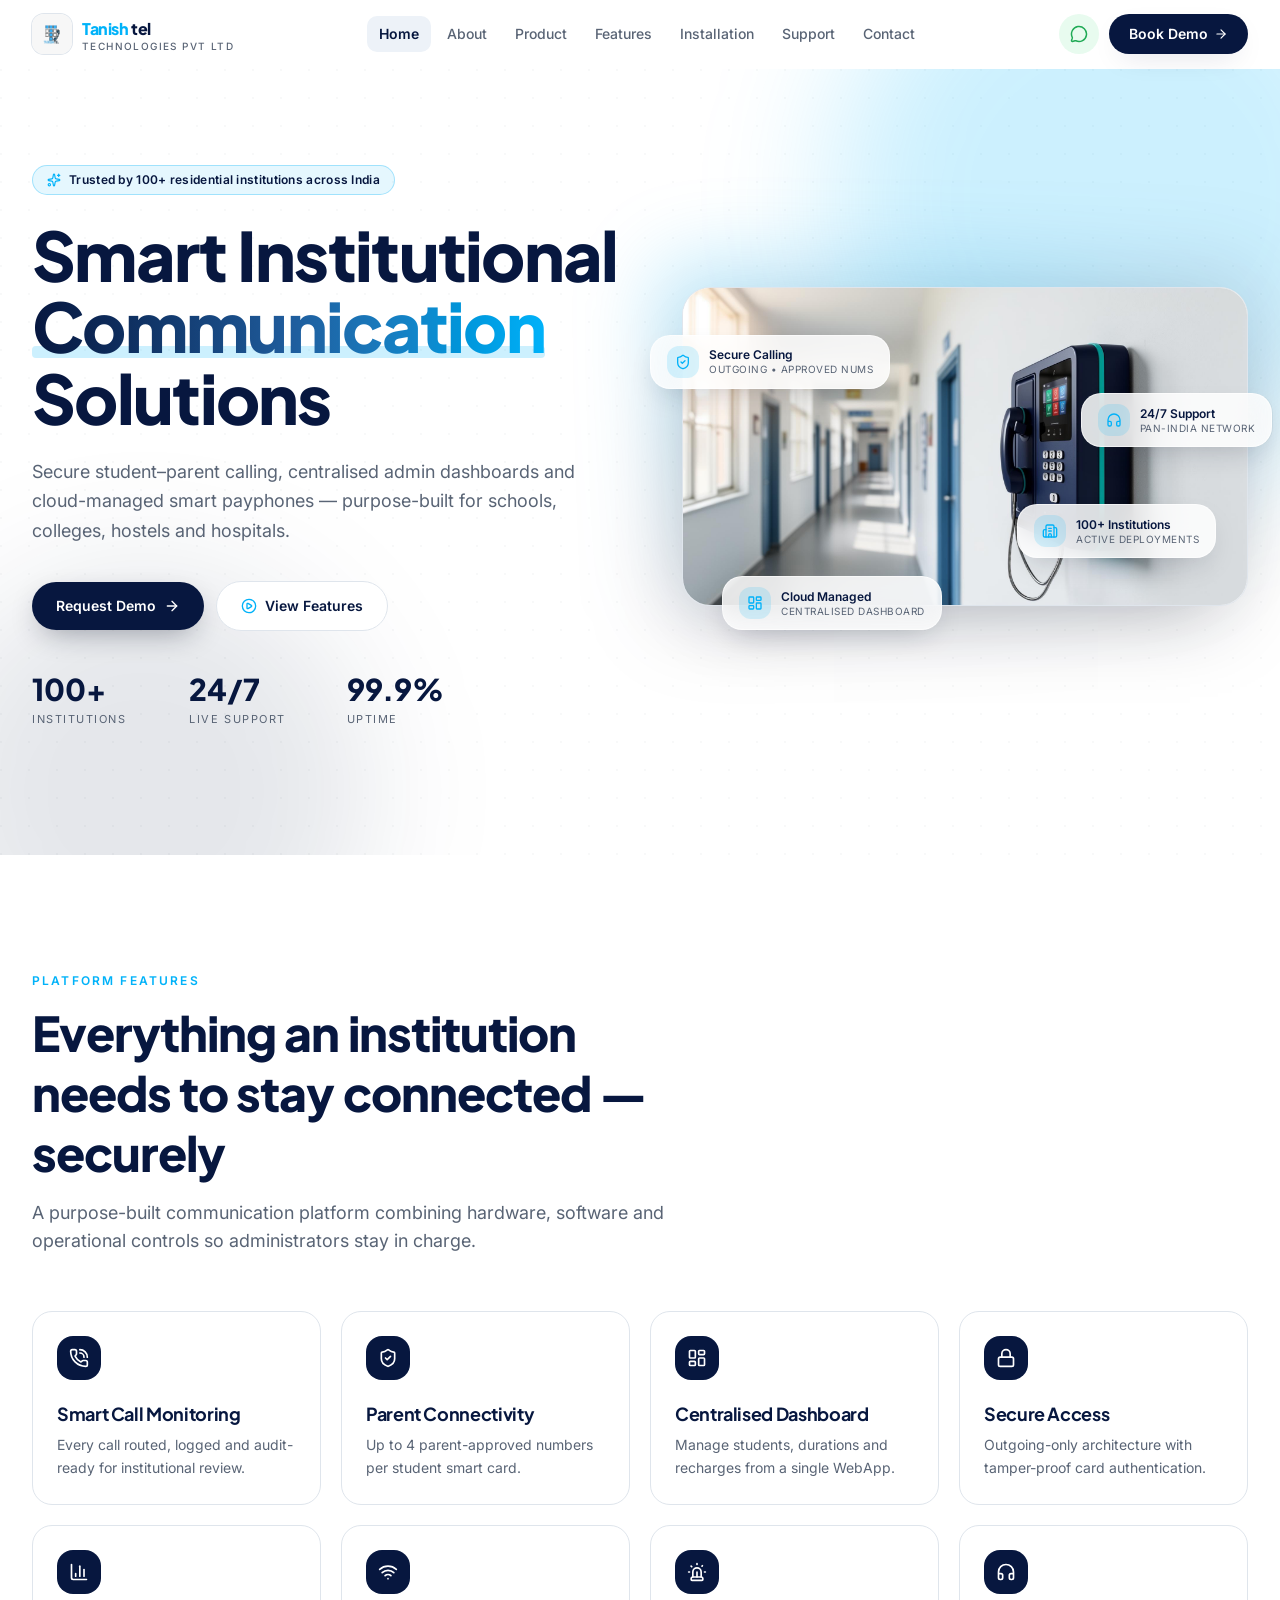
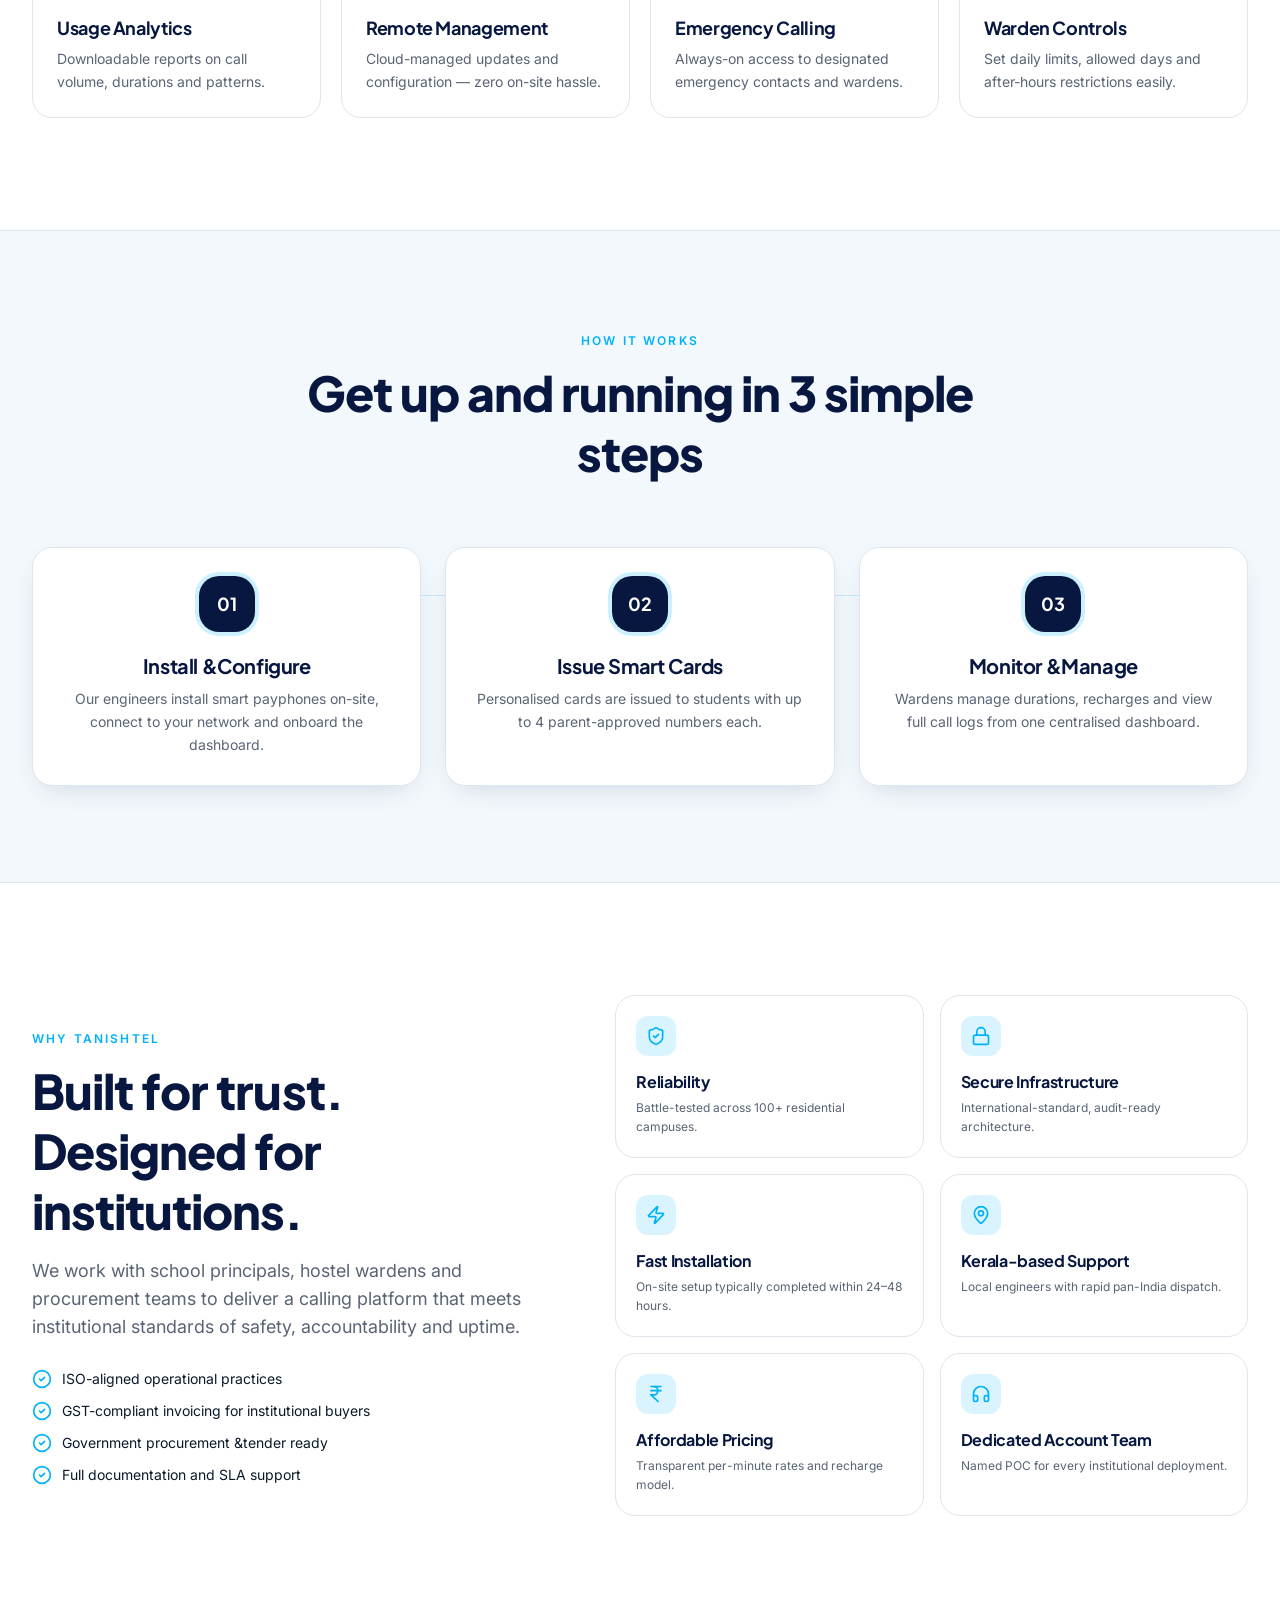
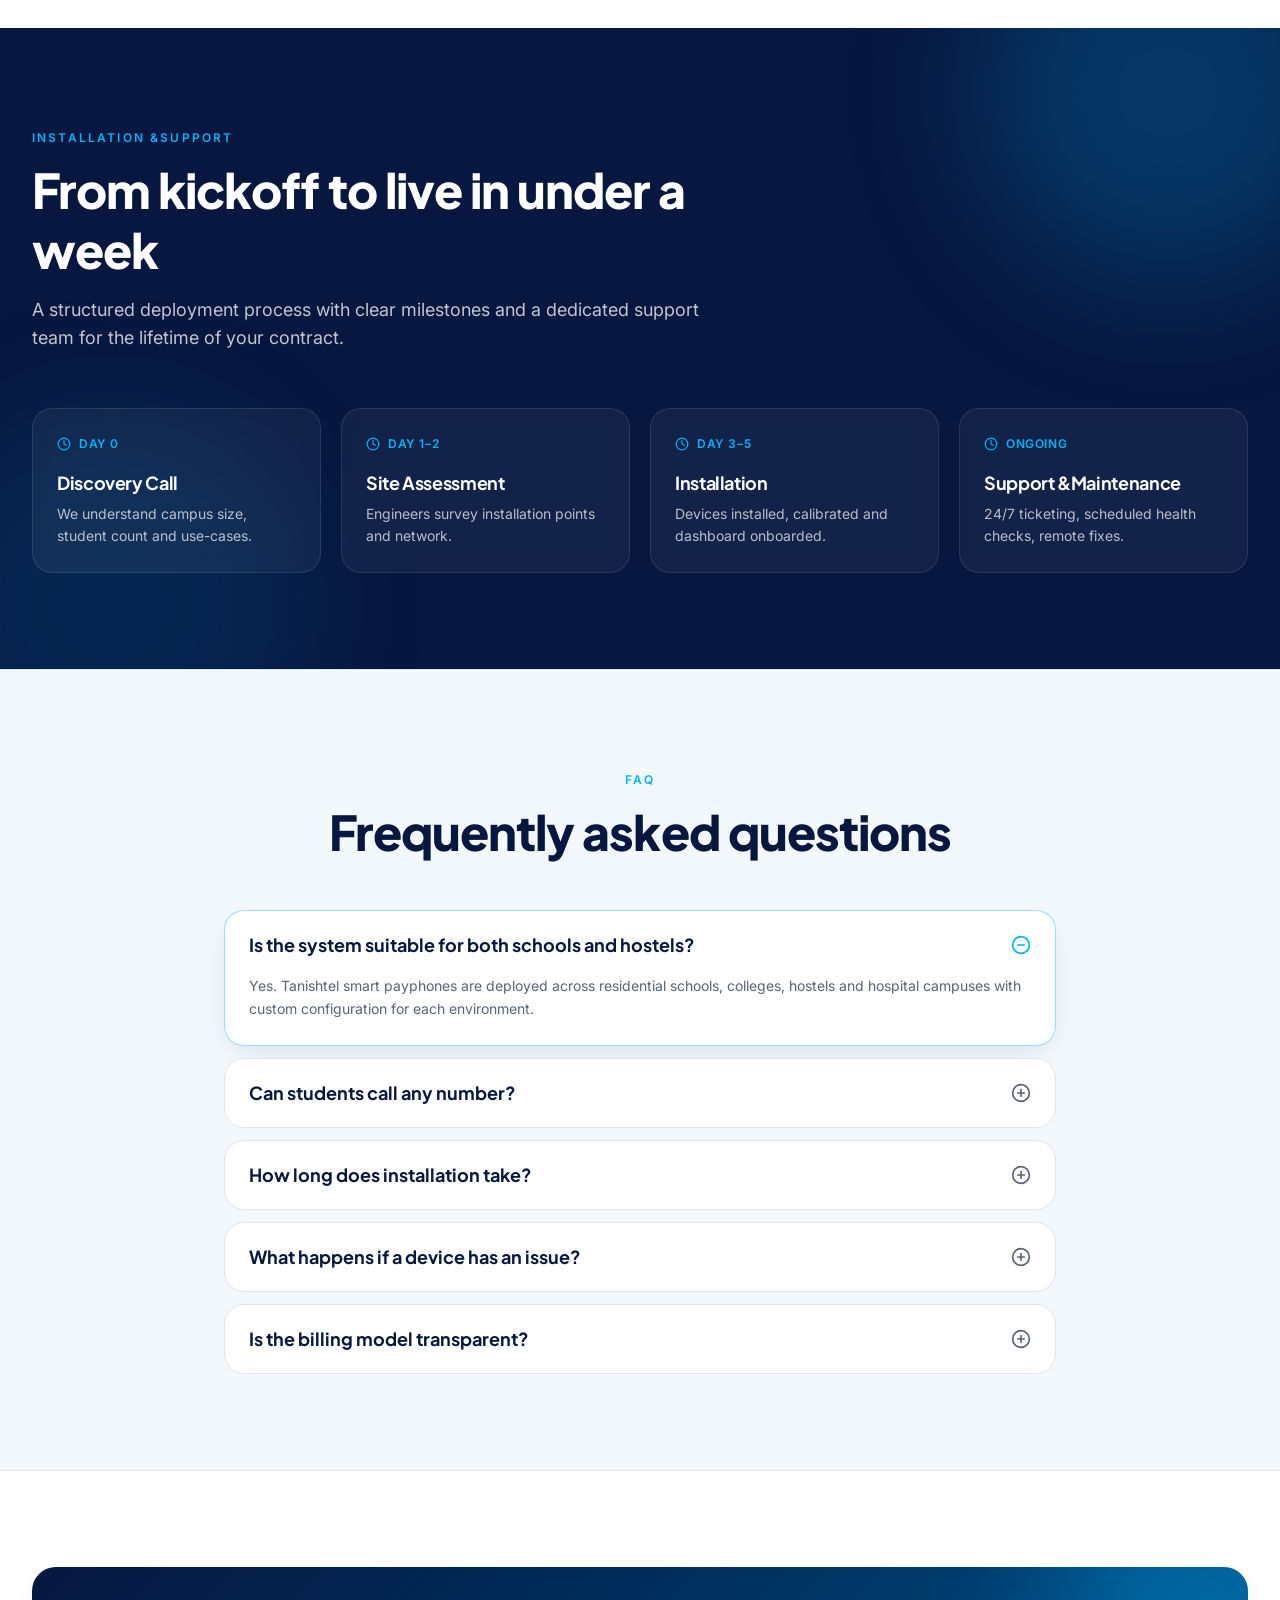
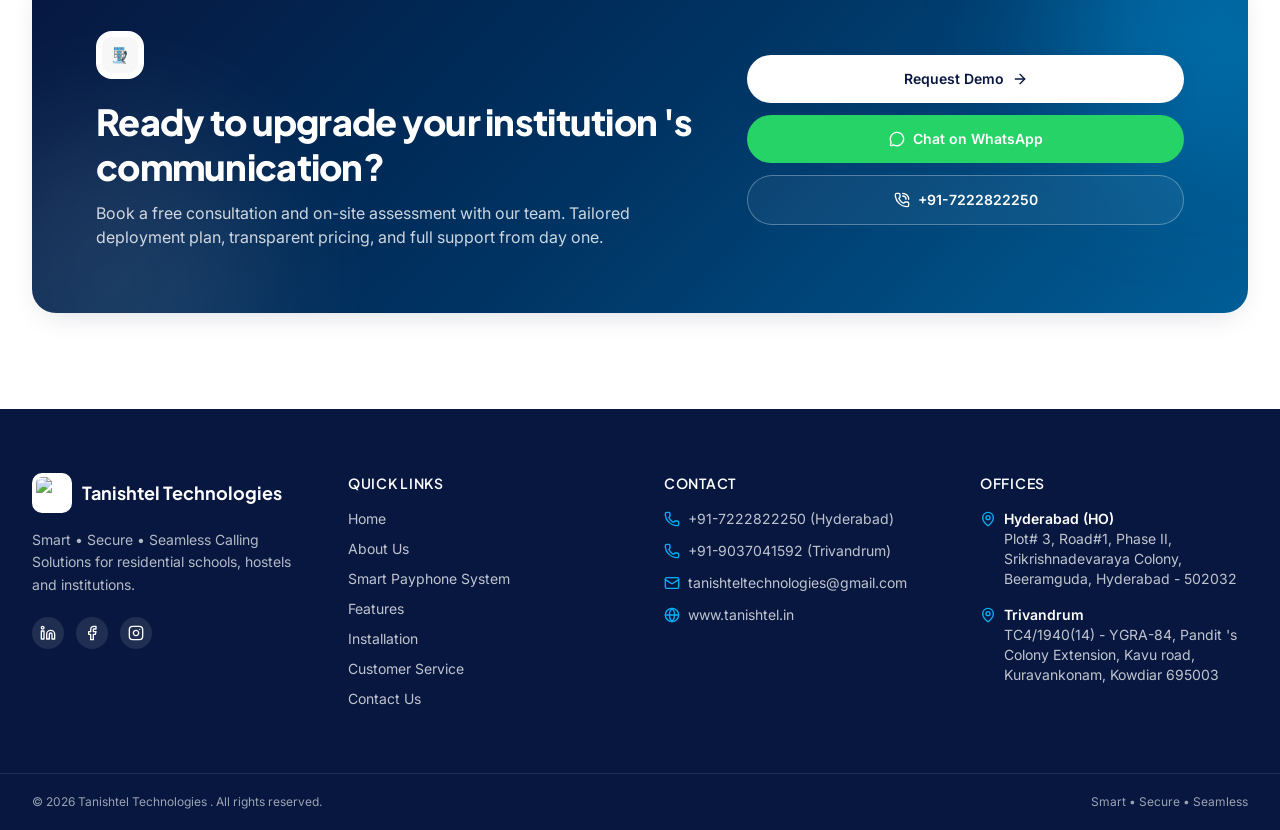
==== commit b53b2787: "Update index.html" ====
--- a/index.html
+++ b/index.html
@@ -3,13 +3,9 @@
     <head>
         <meta charSet="utf-8"/>
         <meta name="viewport" content="width=device-width, initial-scale=1"/>
-        <link rel="icon" type="image/jpeg" href="log-1/logo-1/tanishtel-logo.jpeg"/>
-        <link rel="apple-touch-icon" href="log-1/logo-1/tanishtel-logo.jpeg"/>
         <link rel="preload" as="image" href="log-1/logo-1/tanishtel-logo.jpeg"/>
         <link rel="preload" as="image" href="assets/hero-payphone-v2-xTbKH33B.jpg"/>
         <link rel="stylesheet" href="assets/styles-CMs9_gQL.css" data-precedence="default"/>
-
-
         <link rel="stylesheet" href="https://fonts.googleapis.com/css2?family=Inter:wght@400;500;600;700&amp;family=Plus+Jakarta+Sans:wght@600;700;800&amp;display=swap" data-precedence="default"/>
         <title>Tanishtel — Smart Institutional Communication Solutions</title>
         <meta property="og:type" content="website"/>
@@ -252,14 +248,14 @@
                                 Trusted by 100+ residential institutions across India
                             </span>
                             <h1 class="mt-6 font-display text-[2.4rem] leading-[1.05] sm:text-5xl lg:text-6xl xl:text-[4.25rem] font-extrabold tracking-tight text-navy">
-                                Smart
+                                Smart Institutional
                                 <!-- -->
                                 <span class="relative inline-block">
-                                    <span class="relative z-10 bg-gradient-to-r from-navy via-[#1f5c9c] to-teal bg-clip-text text-transparent">Secure</span>
+                                    <span class="relative z-10 bg-gradient-to-r from-navy via-[#1f5c9c] to-teal bg-clip-text text-transparent">Communication</span>
                                     <span class="absolute inset-x-0 bottom-1 h-3 bg-teal/20 -z-0 rounded"></span>
                                 </span>
                                 <!-- -->
-                                 Seamless
+                                Solutions
                             </h1>
                             <p class="mt-6 max-w-xl text-base md:text-lg text-muted-foreground leading-relaxed">Secure student–parent calling, centralised admin dashboards and cloud-managed smart payphones — purpose-built for schools, colleges, hostels and hospitals.</p>
                             <div class="mt-9 flex flex-wrap items-center gap-3">
@@ -287,10 +283,10 @@
                                     <div class="font-display text-2xl md:text-3xl font-extrabold text-navy">24/7</div>
                                     <div class="mt-1 text-[11px] uppercase tracking-[0.14em] text-muted-foreground">Live Support</div>
                                 </div>
-                                <!-- <div>
+                                <div>
                                     <div class="font-display text-2xl md:text-3xl font-extrabold text-navy">99.9%</div>
                                     <div class="mt-1 text-[11px] uppercase tracking-[0.14em] text-muted-foreground">Uptime</div>
-                                </div> -->
+                                </div>
                             </div>
                         </div>
                         <div class="relative animate-fade-up">
@@ -433,7 +429,7 @@
                             <h3 class="relative mt-5 font-display text-lg font-bold text-navy">Remote Management</h3>
                             <p class="relative mt-1.5 text-sm text-muted-foreground leading-relaxed">Cloud-managed updates and configuration — zero on-site hassle.</p>
                         </div>
-                        <!-- <div class="group relative overflow-hidden rounded-2xl border border-border bg-card p-6 transition-all hover:-translate-y-1 hover:border-teal/40 hover:shadow-soft">
+                        <div class="group relative overflow-hidden rounded-2xl border border-border bg-card p-6 transition-all hover:-translate-y-1 hover:border-teal/40 hover:shadow-soft">
                             <div class="absolute -top-12 -right-12 h-32 w-32 rounded-full bg-teal/10 opacity-0 blur-2xl group-hover:opacity-100 transition-opacity"></div>
                             <div class="relative inline-flex h-11 w-11 items-center justify-center rounded-xl bg-navy text-white group-hover:bg-teal transition-colors">
                                 <svg xmlns="http://www.w3.org/2000/svg" width="24" height="24" viewBox="0 0 24 24" fill="none" stroke="currentColor" stroke-width="2" stroke-linecap="round" stroke-linejoin="round" class="lucide lucide-siren h-5 w-5" aria-hidden="true">
@@ -449,7 +445,7 @@
                             </div>
                             <h3 class="relative mt-5 font-display text-lg font-bold text-navy">Emergency Calling</h3>
                             <p class="relative mt-1.5 text-sm text-muted-foreground leading-relaxed">Always-on access to designated emergency contacts and wardens.</p>
-                        </div> -->
+                        </div>
                         <div class="group relative overflow-hidden rounded-2xl border border-border bg-card p-6 transition-all hover:-translate-y-1 hover:border-teal/40 hover:shadow-soft">
                             <div class="absolute -top-12 -right-12 h-32 w-32 rounded-full bg-teal/10 opacity-0 blur-2xl group-hover:opacity-100 transition-opacity"></div>
                             <div class="relative inline-flex h-11 w-11 items-center justify-center rounded-xl bg-navy text-white group-hover:bg-teal transition-colors">
@@ -557,8 +553,8 @@
                                     <path d="M4 14a1 1 0 0 1-.78-1.63l9.9-10.2a.5.5 0 0 1 .86.46l-1.92 6.02A1 1 0 0 0 13 10h7a1 1 0 0 1 .78 1.63l-9.9 10.2a.5.5 0 0 1-.86-.46l1.92-6.02A1 1 0 0 0 11 14z"></path>
                                 </svg>
                             </div>
-                            <h4 class="mt-3.5 font-display font-bold text-navy">installation in a week</h4>
-                            <p class="mt-1 text-xs text-muted-foreground leading-relaxed">On-site setup typically completed within 7 days.</p>
+                            <h4 class="mt-3.5 font-display font-bold text-navy">Fast Installation</h4>
+                            <p class="mt-1 text-xs text-muted-foreground leading-relaxed">On-site setup typically completed within 24–48 hours.</p>
                         </div>
                         <div class="rounded-2xl border border-border bg-card p-5 hover:border-teal/40 hover:shadow-soft transition-all">
                             <div class="inline-flex h-10 w-10 items-center justify-center rounded-lg bg-teal/15 text-teal">
@@ -567,7 +563,7 @@
                                     <circle cx="12" cy="10" r="3"></circle>
                                 </svg>
                             </div>
-                            <h4 class="mt-3.5 font-display font-bold text-navy">South India–based support </h4>
+                            <h4 class="mt-3.5 font-display font-bold text-navy">Kerala-based Support</h4>
                             <p class="mt-1 text-xs text-muted-foreground leading-relaxed">Local engineers with rapid pan-India dispatch.</p>
                         </div>
                         <div class="rounded-2xl border border-border bg-card p-5 hover:border-teal/40 hover:shadow-soft transition-all">
@@ -817,8 +813,8 @@
                 <div class="mx-auto max-w-7xl container-px py-16 grid gap-12 md:grid-cols-2 lg:grid-cols-4">
                     <div>
                         <div class="flex items-center gap-2.5 mb-4">
-                            <img src="log-1/logo-1/tanishtel-logo.jpeg" alt="Tanishtel" class="h-10 w-10 bg-white rounded-md p-1" width="40" height="40"/>
-                            <span class="font-display text-lg font-bold">Tanishtel Technologies Pvt Ltd</span>
+                            <img src="log-1/" alt="Tanishtel" class="h-10 w-10 bg-white rounded-md p-1" width="40" height="40"/>
+                            <span class="font-display text-lg font-bold">Tanishtel Technologies </span>
                         </div>
                         <p class="text-sm text-white/70 leading-relaxed">Smart • Secure • Seamless Calling Solutions for residential schools, hostels and institutions.</p>
                         <div class="flex gap-3 mt-5">
@@ -889,7 +885,7 @@
                                     <path d="m22 7-8.991 5.727a2 2 0 0 1-2.009 0L2 7"></path>
                                     <rect x="2" y="4" width="20" height="16" rx="2"></rect>
                                 </svg>
-                                <a href="mailto:info@tanishtel.in" class="hover:text-teal break-all">info@tanishtel.in</a>
+                                <a href="mailto:tanishteltechnologies@gmail.com" class="hover:text-teal break-all">tanishteltechnologies@gmail.com</a>
                             </li>
                             <li class="flex gap-2">
                                 <svg xmlns="http://www.w3.org/2000/svg" width="24" height="24" viewBox="0 0 24 24" fill="none" stroke="currentColor" stroke-width="2" stroke-linecap="round" stroke-linejoin="round" class="lucide lucide-globe h-4 w-4 mt-0.5 text-teal flex-shrink-0" aria-hidden="true">
@@ -933,7 +929,7 @@
                         <!-- -->
                         2026
                         <!-- -->
-                        Tanishtel Technologies Pvt Ltd. All rights reserved.</p>
+                        Tanishtel Technologies . All rights reserved.</p>
                         <p>Smart • Secure • Seamless</p>
                     </div>
                 </div>
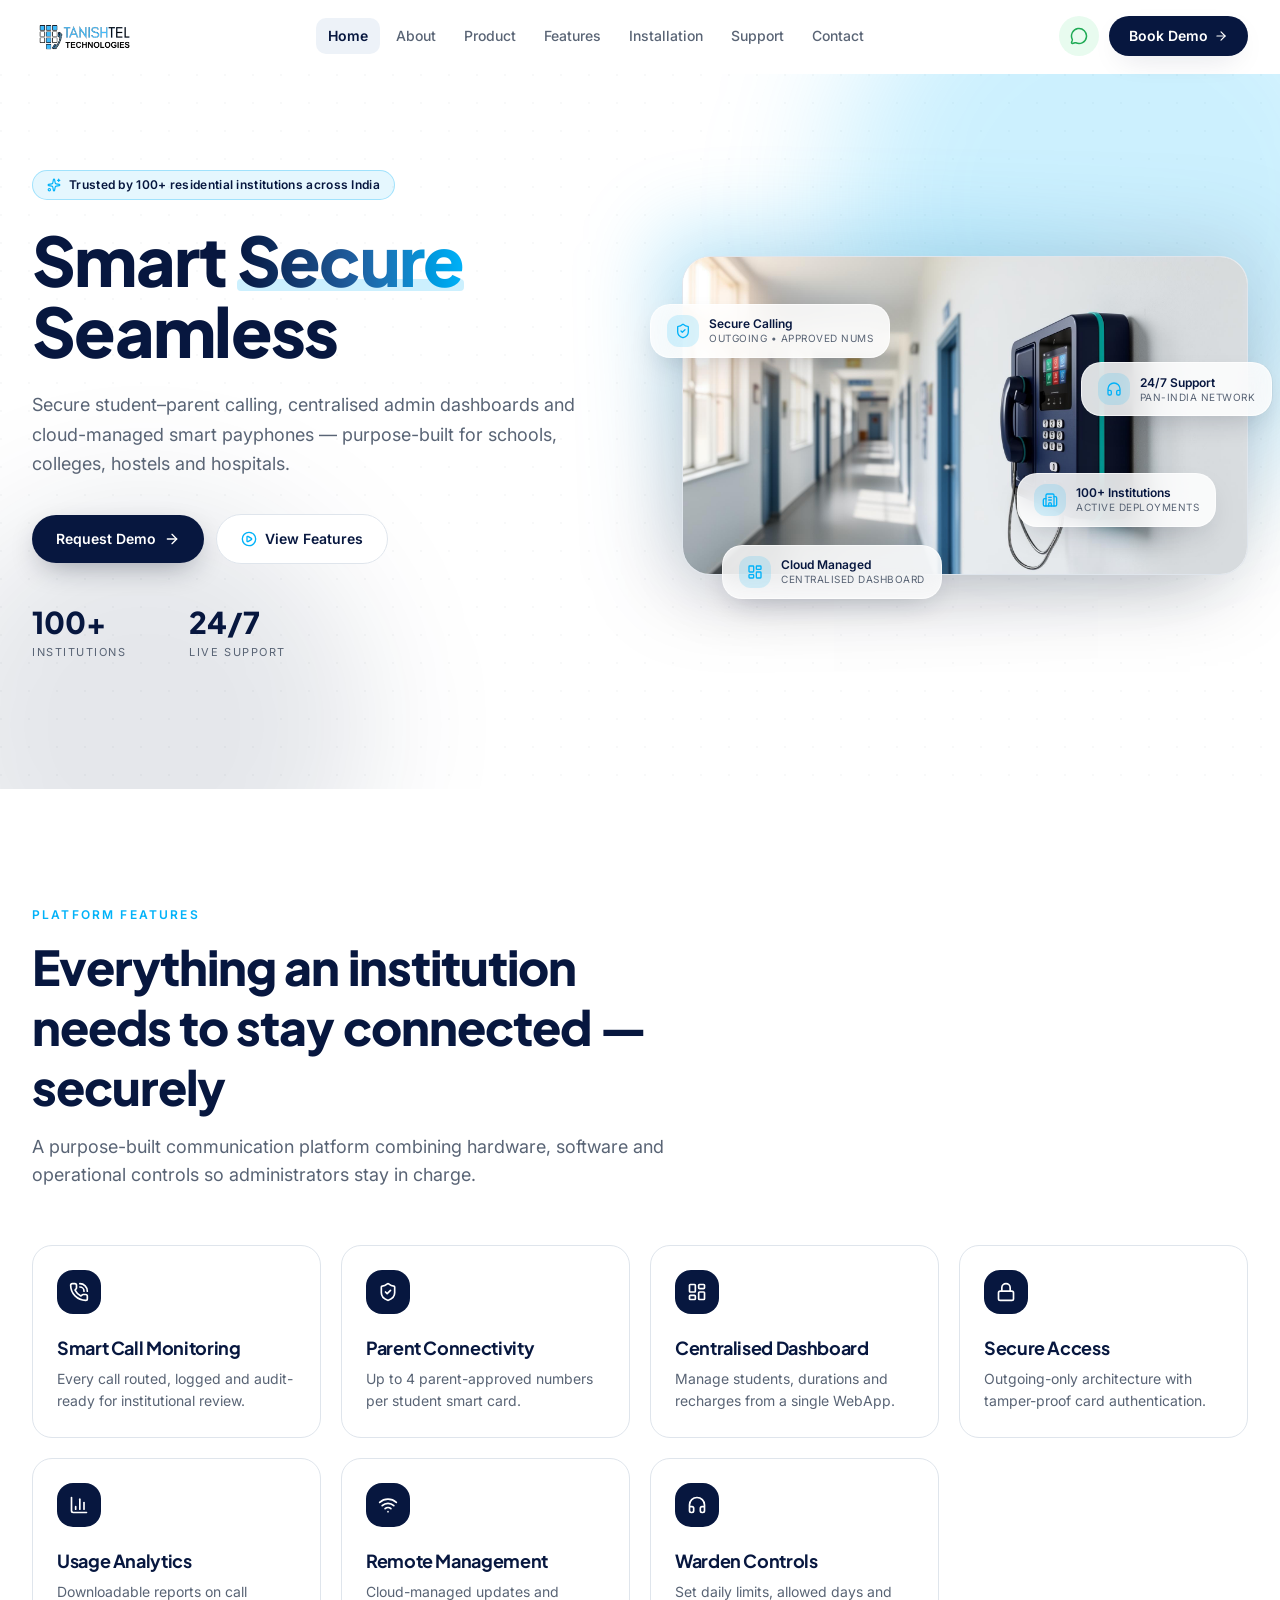
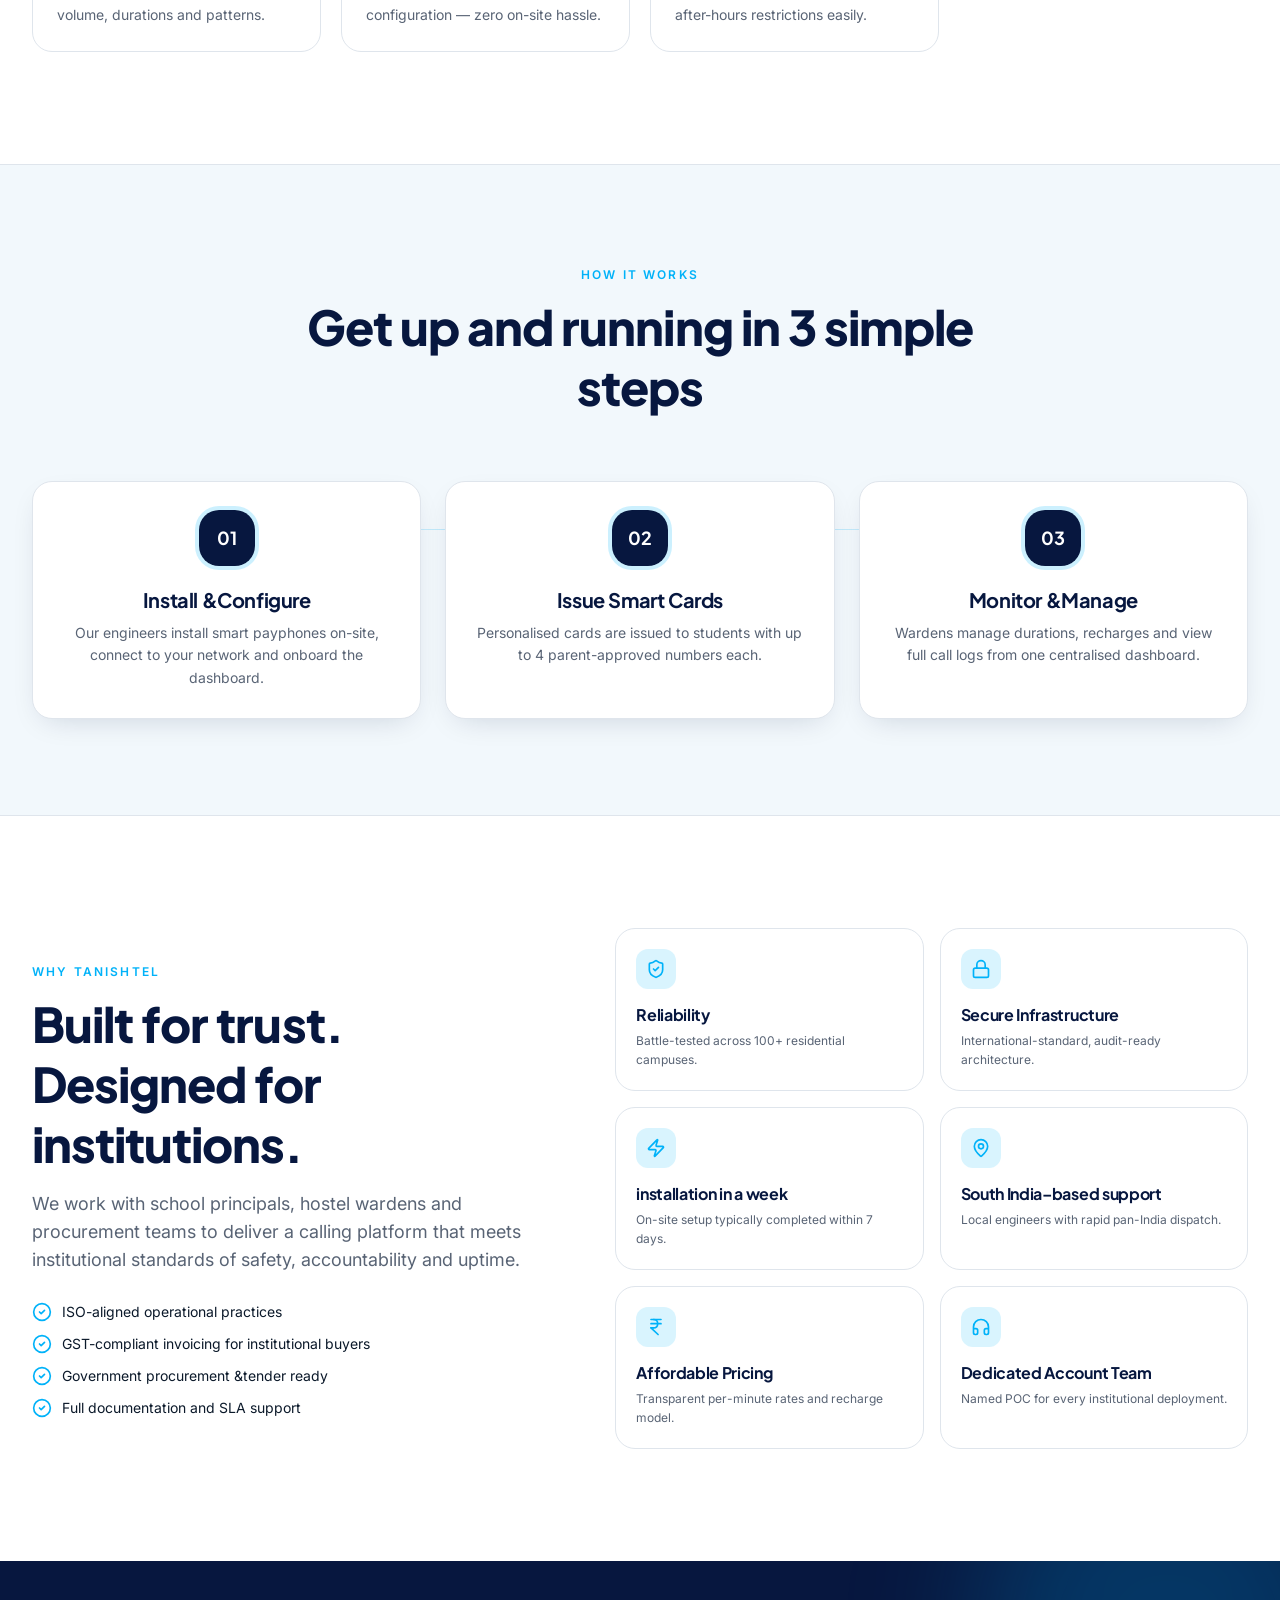
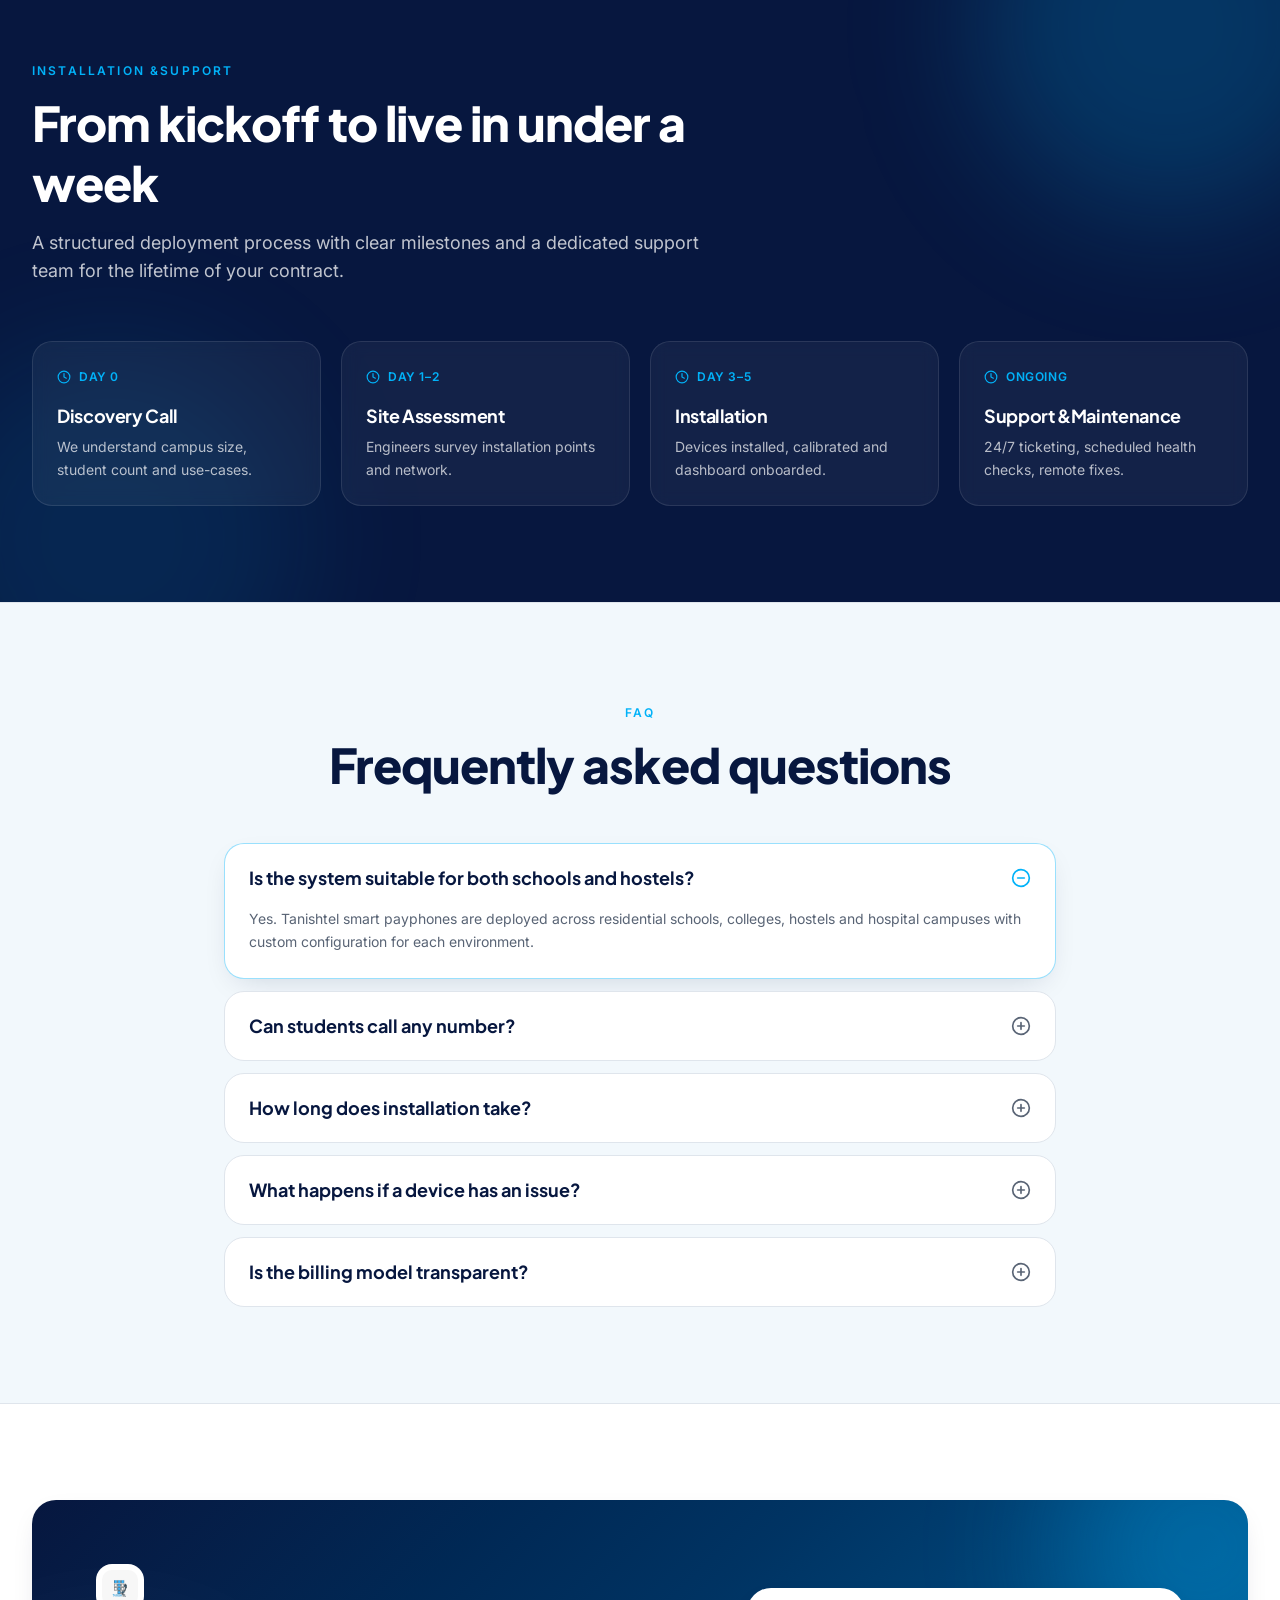
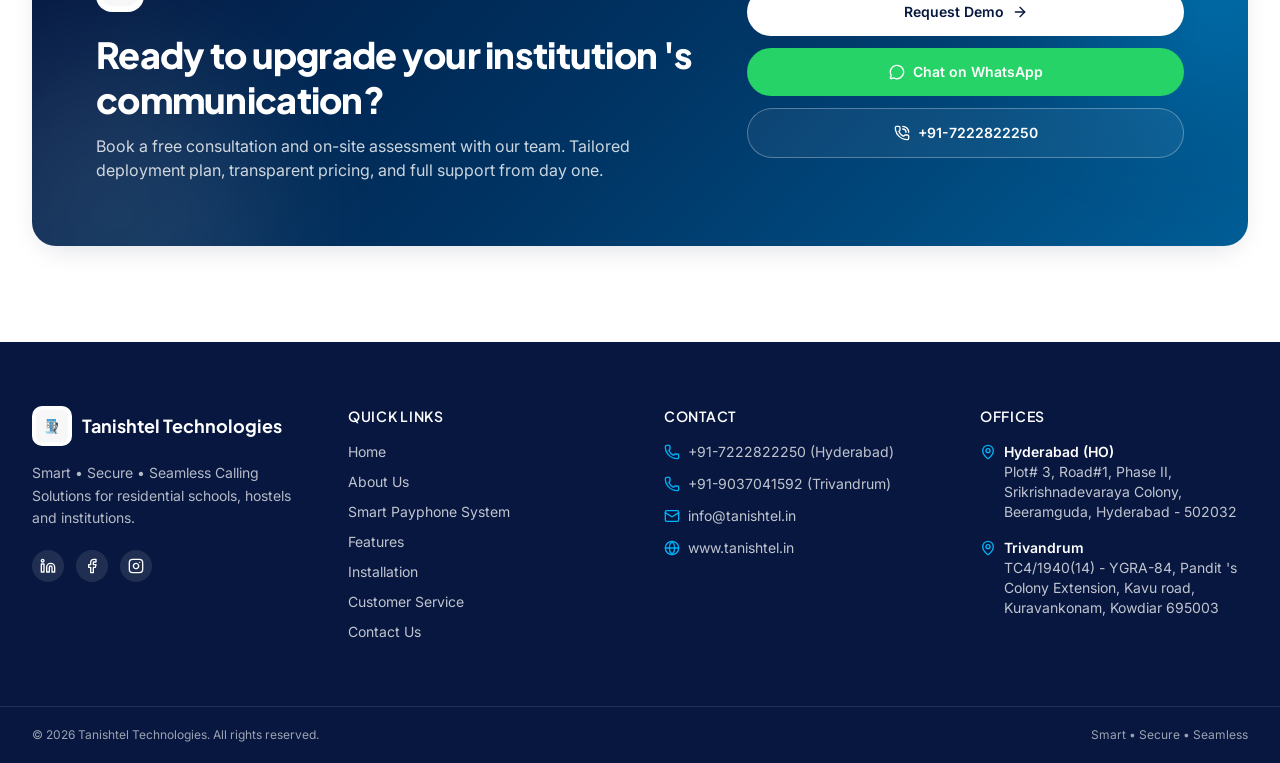
==== commit 1a154ff4: "Update index.html" ====
--- a/index.html
+++ b/index.html
@@ -3,9 +3,13 @@
     <head>
         <meta charSet="utf-8"/>
         <meta name="viewport" content="width=device-width, initial-scale=1"/>
+        <link rel="icon" type="image/jpeg" href="log-1/logo-1/tanishtel-logo.jpeg"/>
+        <link rel="apple-touch-icon" href="log-1/logo-1/tanishtel-logo.jpeg"/>
         <link rel="preload" as="image" href="log-1/logo-1/tanishtel-logo.jpeg"/>
         <link rel="preload" as="image" href="assets/hero-payphone-v2-xTbKH33B.jpg"/>
         <link rel="stylesheet" href="assets/styles-CMs9_gQL.css" data-precedence="default"/>
+
+
         <link rel="stylesheet" href="https://fonts.googleapis.com/css2?family=Inter:wght@400;500;600;700&amp;family=Plus+Jakarta+Sans:wght@600;700;800&amp;display=swap" data-precedence="default"/>
         <title>Tanishtel — Smart Institutional Communication Solutions</title>
         <meta property="og:type" content="website"/>
@@ -184,52 +188,67 @@
     <body>
         <div class="flex min-h-screen flex-col">
             <header class="sticky top-0 z-50 w-full transition-all duration-300 border-b border-transparent bg-background/60 backdrop-blur-md">
-                <div class="mx-auto flex max-w-7xl items-center justify-between container-px py-3.5">
-                    <a class="flex items-center gap-2.5 group active" href="/" data-status="active" aria-current="page">
-                        <div class="relative">
-                            <div class="absolute inset-0 rounded-xl bg-teal/30 blur-md opacity-0 group-hover:opacity-100 transition-opacity"></div>
-                            <img src="log-1/logo-1/tanishtel-logo.jpeg" alt="Tanishtel" class="relative h-9 w-9 sm:h-10 sm:w-10 rounded-lg object-contain ring-1 ring-border bg-white" width="40" height="40"/>
-                        </div>
-                        <div class="flex flex-col leading-none">
-                            <span class="font-display text-[13px] sm:text-base font-extrabold tracking-tight whitespace-nowrap">
-                                <span class="text-teal">Tanish</span>
-                                <span class="text-navy">tel</span>
-                            </span>
-                            <span class="hidden sm:block text-[10px] font-medium uppercase tracking-[0.14em] text-muted-foreground">Technologies Pvt Ltd</span>
-                        </div>
-                    </a>
-                    <nav class="hidden lg:flex items-center gap-1">
-                        <a class="relative px-3 py-2 text-sm font-medium text-muted-foreground rounded-md transition-colors hover:text-navy hover:bg-secondary/60 text-navy font-semibold bg-secondary" href="index.html" data-status="active" aria-current="page">Home</a>
-                        <a href="about.html" class="relative px-3 py-2 text-sm font-medium text-muted-foreground rounded-md transition-colors hover:text-navy hover:bg-secondary/60">About</a>
-                        <a href="product.html" class="relative px-3 py-2 text-sm font-medium text-muted-foreground rounded-md transition-colors hover:text-navy hover:bg-secondary/60">Product</a>
-                        <a href="features.html" class="relative px-3 py-2 text-sm font-medium text-muted-foreground rounded-md transition-colors hover:text-navy hover:bg-secondary/60">Features</a>
-                        <a href="installation.html" class="relative px-3 py-2 text-sm font-medium text-muted-foreground rounded-md transition-colors hover:text-navy hover:bg-secondary/60">Installation</a>
-                        <a href="customer-service.html" class="relative px-3 py-2 text-sm font-medium text-muted-foreground rounded-md transition-colors hover:text-navy hover:bg-secondary/60">Support</a>
-                        <a href="contact.html" class="relative px-3 py-2 text-sm font-medium text-muted-foreground rounded-md transition-colors hover:text-navy hover:bg-secondary/60">Contact</a>
-                    </nav>
-                    <div class="hidden lg:flex items-center gap-2.5">
-                        <a href="https://wa.me/917222822250" target="_blank" rel="noopener noreferrer" aria-label="Chat on WhatsApp" class="inline-flex h-10 w-10 items-center justify-center rounded-full bg-[#25D366]/10 text-[#1faa55] hover:bg-[#25D366] hover:text-white transition-colors">
-                            <svg xmlns="http://www.w3.org/2000/svg" width="24" height="24" viewBox="0 0 24 24" fill="none" stroke="currentColor" stroke-width="2" stroke-linecap="round" stroke-linejoin="round" class="lucide lucide-message-circle h-4.5 w-4.5" aria-hidden="true">
-                                <path d="M2.992 16.342a2 2 0 0 1 .094 1.167l-1.065 3.29a1 1 0 0 0 1.236 1.168l3.413-.998a2 2 0 0 1 1.099.092 10 10 0 1 0-4.777-4.719"></path>
-                            </svg>
-                        </a>
-                        <a href="/contact" class="group inline-flex items-center gap-1.5 rounded-full bg-navy px-5 py-2.5 text-sm font-semibold text-white shadow-soft transition-all hover:bg-navy/90 hover:-translate-y-0.5">
-                            Book Demo
-                            <svg xmlns="http://www.w3.org/2000/svg" width="24" height="24" viewBox="0 0 24 24" fill="none" stroke="currentColor" stroke-width="2" stroke-linecap="round" stroke-linejoin="round" class="lucide lucide-arrow-right h-3.5 w-3.5 transition-transform group-hover:translate-x-0.5" aria-hidden="true">
-                                <path d="M5 12h14"></path>
-                                <path d="m12 5 7 7-7 7"></path>
-                            </svg>
-                        </a>
-                    </div>
-                    <button class="lg:hidden rounded-md p-2 text-navy" aria-label="Toggle menu">
-                        <svg xmlns="http://www.w3.org/2000/svg" width="24" height="24" viewBox="0 0 24 24" fill="none" stroke="currentColor" stroke-width="2" stroke-linecap="round" stroke-linejoin="round" class="lucide lucide-menu h-6 w-6" aria-hidden="true">
-                            <path d="M4 5h16"></path>
-                            <path d="M4 12h16"></path>
-                            <path d="M4 19h16"></path>
-                        </svg>
-                    </button>
-                </div>
-            </header>
+        <div class="mx-auto flex max-w-7xl items-center justify-between container-px py-3.5">
+          <a href="/" class="flex items-center gap-2.5 group">
+            <div class="relative">
+              <div class="absolute inset-0 rounded-xl bg-teal/30 blur-md opacity-0 group-hover:opacity-100 transition-opacity"></div>
+              <img src="log-1/logo-1/logo.png" alt="Tanishtel" class="relative h-10 w-10 sm:h-12 sm:w-12 rounded-lg object-contain" style="width:100px;height:auto;" width="100" />
+            </div>
+            <!-- <div class="flex flex-col leading-none">
+              <span class="font-display text-[13px] sm:text-base font-extrabold tracking-tight whitespace-nowrap">
+                <span class="text-teal">Tanish</span>
+                <span class="text-navy">tel</span>
+              </span>
+              <span class="hidden sm:block text-[10px] font-medium uppercase tracking-[0.14em] text-muted-foreground">Technologies Pvt Ltd</span>
+            </div> -->
+          </a>
+          <nav class="hidden lg:flex items-center gap-1">
+            <a class="relative px-3 py-2 text-sm font-medium text-muted-foreground rounded-md transition-colors hover:text-navy hover:bg-secondary/60 text-navy font-semibold bg-secondary" href="index.html" data-status="active" aria-current="page">Home</a>
+            <a href="about.html" class="relative px-3 py-2 text-sm font-medium text-muted-foreground rounded-md transition-colors hover:text-navy hover:bg-secondary/60">About</a>
+            <a href="product.html" class="relative px-3 py-2 text-sm font-medium text-muted-foreground rounded-md transition-colors hover:text-navy hover:bg-secondary/60">Product</a>            
+            <a href="features.html" class="relative px-3 py-2 text-sm font-medium text-muted-foreground rounded-md transition-colors hover:text-navy hover:bg-secondary/60">Features</a>
+            <a href="installation.html" class="relative px-3 py-2 text-sm font-medium text-muted-foreground rounded-md transition-colors hover:text-navy hover:bg-secondary/60">Installation</a>
+            <a href="customer-service.html" class="relative px-3 py-2 text-sm font-medium text-muted-foreground rounded-md transition-colors hover:text-navy hover:bg-secondary/60">Support</a>
+            <a href="contact.html" class="relative px-3 py-2 text-sm font-medium text-muted-foreground rounded-md transition-colors hover:text-navy hover:bg-secondary/60">Contact</a>
+          </nav>
+          <div class="hidden lg:flex items-center gap-2.5">
+            <a href="https://wa.me/917222822250" target="_blank" rel="noopener noreferrer" aria-label="Chat on WhatsApp" class="inline-flex h-10 w-10 items-center justify-center rounded-full bg-[#25D366]/10 text-[#1faa55] hover:bg-[#25D366] hover:text-white transition-colors">
+              <svg xmlns="http://www.w3.org/2000/svg" width="24" height="24" viewBox="0 0 24 24" fill="none" stroke="currentColor" stroke-width="2" stroke-linecap="round" stroke-linejoin="round" class="lucide lucide-message-circle h-4.5 w-4.5" aria-hidden="true">
+                <path d="M2.992 16.342a2 2 0 0 1 .094 1.167l-1.065 3.29a1 1 0 0 0 1.236 1.168l3.413-.998a2 2 0 0 1 1.099.092 10 10 0 1 0-4.777-4.719"></path>
+              </svg>
+            </a>
+            <a href="/contact" class="group inline-flex items-center gap-1.5 rounded-full bg-navy px-5 py-2.5 text-sm font-semibold text-white shadow-soft transition-all hover:bg-navy/90 hover:-translate-y-0.5">Book Demo <svg xmlns="http://www.w3.org/2000/svg" width="24" height="24" viewBox="0 0 24 24" fill="none" stroke="currentColor" stroke-width="2" stroke-linecap="round" stroke-linejoin="round" class="lucide lucide-arrow-right h-3.5 w-3.5 transition-transform group-hover:translate-x-0.5" aria-hidden="true">
+                <path d="M5 12h14"></path>
+                <path d="m12 5 7 7-7 7"></path>
+              </svg>
+            </a>
+          </div>
+          <button class="lg:hidden rounded-md p-2 text-navy" type="button" aria-label="Toggle menu" aria-controls="site-mobile-menu" aria-expanded="false" data-mobile-menu-button>
+            <svg xmlns="http://www.w3.org/2000/svg" width="24" height="24" viewBox="0 0 24 24" fill="none" stroke="currentColor" stroke-width="2" stroke-linecap="round" stroke-linejoin="round" class="lucide lucide-menu h-6 w-6" aria-hidden="true">
+              <path d="M4 5h16"></path>
+              <path d="M4 12h16"></path>
+              <path d="M4 19h16"></path>
+            </svg>
+          </button>
+        </div>
+        <div id="site-mobile-menu" class="hidden lg:hidden border-t border-border bg-background/95 backdrop-blur-md" data-mobile-menu>
+          <div class="mx-auto max-w-7xl container-px py-4 flex flex-col gap-1.5">
+            <a href="index.html" class="rounded-md px-3 py-2.5 text-sm font-medium text-navy bg-secondary">Home</a>
+            <!-- <a href="index.html" class="rounded-md px-3 py-2.5 text-sm font-medium text-muted-foreground hover:bg-secondary">Home</a> -->
+            <a href="about.html" class="rounded-md px-3 py-2.5 text-sm font-medium text-muted-foreground hover:bg-secondary">About</a>
+            <a href="product.html" class="rounded-md px-3 py-2.5 text-sm font-medium text-muted-foreground hover:bg-secondary">Product</a>
+            <!-- <a href="product.html" class="rounded-md px-3 py-2.5 text-sm font-medium text-navy bg-secondary">Product</a> -->
+            <a href="features.html" class="rounded-md px-3 py-2.5 text-sm font-medium text-muted-foreground hover:bg-secondary">Features</a>
+            <a href="installation.html" class="rounded-md px-3 py-2.5 text-sm font-medium text-muted-foreground hover:bg-secondary">Installation</a>
+            <a href="customer-service.html" class="rounded-md px-3 py-2.5 text-sm font-medium text-muted-foreground hover:bg-secondary">Support</a>
+            <a href="contact.html" class="rounded-md px-3 py-2.5 text-sm font-medium text-muted-foreground hover:bg-secondary">Contact</a>
+            <div class="mt-3 flex gap-2">
+              <a href="https://wa.me/917222822250" target="_blank" rel="noopener noreferrer" class="flex-1 inline-flex items-center justify-center rounded-full bg-[#25D366] px-4 py-2.5 text-sm font-semibold text-white">WhatsApp</a>
+              <a href="contact.html" class="flex-1 inline-flex items-center justify-center rounded-full bg-navy px-4 py-2.5 text-sm font-semibold text-white">Book Demo</a>
+            </div>
+          </div>
+        </div>
+      </header>
             <main class="flex-1">
                 <!--$-->
                 <section class="relative overflow-hidden bg-white">
@@ -248,14 +267,14 @@
                                 Trusted by 100+ residential institutions across India
                             </span>
                             <h1 class="mt-6 font-display text-[2.4rem] leading-[1.05] sm:text-5xl lg:text-6xl xl:text-[4.25rem] font-extrabold tracking-tight text-navy">
-                                Smart Institutional
+                                Smart
                                 <!-- -->
                                 <span class="relative inline-block">
-                                    <span class="relative z-10 bg-gradient-to-r from-navy via-[#1f5c9c] to-teal bg-clip-text text-transparent">Communication</span>
+                                    <span class="relative z-10 bg-gradient-to-r from-navy via-[#1f5c9c] to-teal bg-clip-text text-transparent">Secure</span>
                                     <span class="absolute inset-x-0 bottom-1 h-3 bg-teal/20 -z-0 rounded"></span>
                                 </span>
                                 <!-- -->
-                                Solutions
+                                 Seamless
                             </h1>
                             <p class="mt-6 max-w-xl text-base md:text-lg text-muted-foreground leading-relaxed">Secure student–parent calling, centralised admin dashboards and cloud-managed smart payphones — purpose-built for schools, colleges, hostels and hospitals.</p>
                             <div class="mt-9 flex flex-wrap items-center gap-3">
@@ -283,10 +302,10 @@
                                     <div class="font-display text-2xl md:text-3xl font-extrabold text-navy">24/7</div>
                                     <div class="mt-1 text-[11px] uppercase tracking-[0.14em] text-muted-foreground">Live Support</div>
                                 </div>
-                                <div>
+                                <!-- <div>
                                     <div class="font-display text-2xl md:text-3xl font-extrabold text-navy">99.9%</div>
                                     <div class="mt-1 text-[11px] uppercase tracking-[0.14em] text-muted-foreground">Uptime</div>
-                                </div>
+                                </div> -->
                             </div>
                         </div>
                         <div class="relative animate-fade-up">
@@ -429,7 +448,7 @@
                             <h3 class="relative mt-5 font-display text-lg font-bold text-navy">Remote Management</h3>
                             <p class="relative mt-1.5 text-sm text-muted-foreground leading-relaxed">Cloud-managed updates and configuration — zero on-site hassle.</p>
                         </div>
-                        <div class="group relative overflow-hidden rounded-2xl border border-border bg-card p-6 transition-all hover:-translate-y-1 hover:border-teal/40 hover:shadow-soft">
+                        <!-- <div class="group relative overflow-hidden rounded-2xl border border-border bg-card p-6 transition-all hover:-translate-y-1 hover:border-teal/40 hover:shadow-soft">
                             <div class="absolute -top-12 -right-12 h-32 w-32 rounded-full bg-teal/10 opacity-0 blur-2xl group-hover:opacity-100 transition-opacity"></div>
                             <div class="relative inline-flex h-11 w-11 items-center justify-center rounded-xl bg-navy text-white group-hover:bg-teal transition-colors">
                                 <svg xmlns="http://www.w3.org/2000/svg" width="24" height="24" viewBox="0 0 24 24" fill="none" stroke="currentColor" stroke-width="2" stroke-linecap="round" stroke-linejoin="round" class="lucide lucide-siren h-5 w-5" aria-hidden="true">
@@ -445,7 +464,7 @@
                             </div>
                             <h3 class="relative mt-5 font-display text-lg font-bold text-navy">Emergency Calling</h3>
                             <p class="relative mt-1.5 text-sm text-muted-foreground leading-relaxed">Always-on access to designated emergency contacts and wardens.</p>
-                        </div>
+                        </div> -->
                         <div class="group relative overflow-hidden rounded-2xl border border-border bg-card p-6 transition-all hover:-translate-y-1 hover:border-teal/40 hover:shadow-soft">
                             <div class="absolute -top-12 -right-12 h-32 w-32 rounded-full bg-teal/10 opacity-0 blur-2xl group-hover:opacity-100 transition-opacity"></div>
                             <div class="relative inline-flex h-11 w-11 items-center justify-center rounded-xl bg-navy text-white group-hover:bg-teal transition-colors">
@@ -553,8 +572,8 @@
                                     <path d="M4 14a1 1 0 0 1-.78-1.63l9.9-10.2a.5.5 0 0 1 .86.46l-1.92 6.02A1 1 0 0 0 13 10h7a1 1 0 0 1 .78 1.63l-9.9 10.2a.5.5 0 0 1-.86-.46l1.92-6.02A1 1 0 0 0 11 14z"></path>
                                 </svg>
                             </div>
-                            <h4 class="mt-3.5 font-display font-bold text-navy">Fast Installation</h4>
-                            <p class="mt-1 text-xs text-muted-foreground leading-relaxed">On-site setup typically completed within 24–48 hours.</p>
+                            <h4 class="mt-3.5 font-display font-bold text-navy">installation in a week</h4>
+                            <p class="mt-1 text-xs text-muted-foreground leading-relaxed">On-site setup typically completed within 7 days.</p>
                         </div>
                         <div class="rounded-2xl border border-border bg-card p-5 hover:border-teal/40 hover:shadow-soft transition-all">
                             <div class="inline-flex h-10 w-10 items-center justify-center rounded-lg bg-teal/15 text-teal">
@@ -563,7 +582,7 @@
                                     <circle cx="12" cy="10" r="3"></circle>
                                 </svg>
                             </div>
-                            <h4 class="mt-3.5 font-display font-bold text-navy">Kerala-based Support</h4>
+                            <h4 class="mt-3.5 font-display font-bold text-navy">South India–based support </h4>
                             <p class="mt-1 text-xs text-muted-foreground leading-relaxed">Local engineers with rapid pan-India dispatch.</p>
                         </div>
                         <div class="rounded-2xl border border-border bg-card p-5 hover:border-teal/40 hover:shadow-soft transition-all">
@@ -813,8 +832,8 @@
                 <div class="mx-auto max-w-7xl container-px py-16 grid gap-12 md:grid-cols-2 lg:grid-cols-4">
                     <div>
                         <div class="flex items-center gap-2.5 mb-4">
-                            <img src="log-1/" alt="Tanishtel" class="h-10 w-10 bg-white rounded-md p-1" width="40" height="40"/>
-                            <span class="font-display text-lg font-bold">Tanishtel Technologies </span>
+                            <img src="log-1/logo-1/tanishtel-logo.jpeg" alt="Tanishtel" class="h-10 w-10 bg-white rounded-md p-1" width="40" height="40"/>
+                            <span class="font-display text-lg font-bold">Tanishtel Technologies</span>
                         </div>
                         <p class="text-sm text-white/70 leading-relaxed">Smart • Secure • Seamless Calling Solutions for residential schools, hostels and institutions.</p>
                         <div class="flex gap-3 mt-5">
@@ -885,7 +904,7 @@
                                     <path d="m22 7-8.991 5.727a2 2 0 0 1-2.009 0L2 7"></path>
                                     <rect x="2" y="4" width="20" height="16" rx="2"></rect>
                                 </svg>
-                                <a href="mailto:tanishteltechnologies@gmail.com" class="hover:text-teal break-all">tanishteltechnologies@gmail.com</a>
+                                <a href="mailto:info@tanishtel.in" class="hover:text-teal break-all">info@tanishtel.in</a>
                             </li>
                             <li class="flex gap-2">
                                 <svg xmlns="http://www.w3.org/2000/svg" width="24" height="24" viewBox="0 0 24 24" fill="none" stroke="currentColor" stroke-width="2" stroke-linecap="round" stroke-linejoin="round" class="lucide lucide-globe h-4 w-4 mt-0.5 text-teal flex-shrink-0" aria-hidden="true">
@@ -929,7 +948,7 @@
                         <!-- -->
                         2026
                         <!-- -->
-                        Tanishtel Technologies . All rights reserved.</p>
+                        Tanishtel Technologies. All rights reserved.</p>
                         <p>Smart • Secure • Seamless</p>
                     </div>
                 </div>
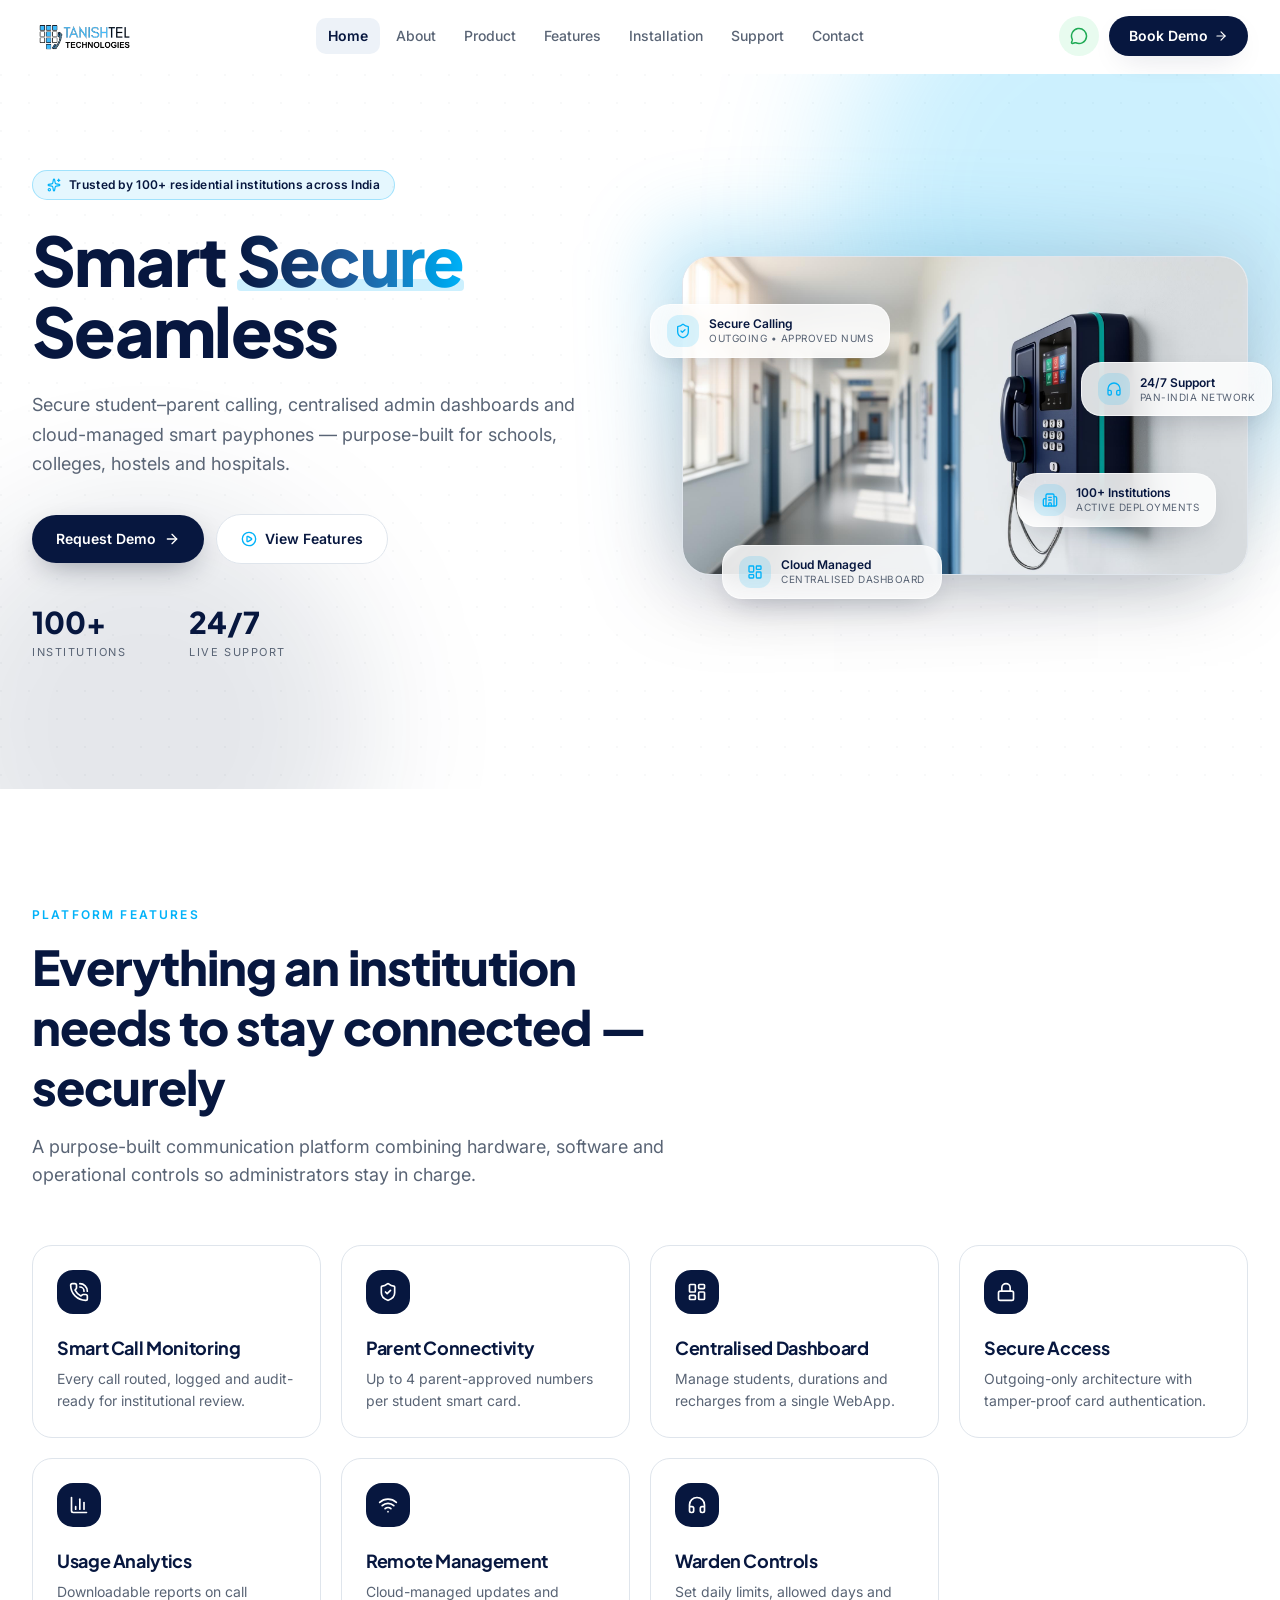
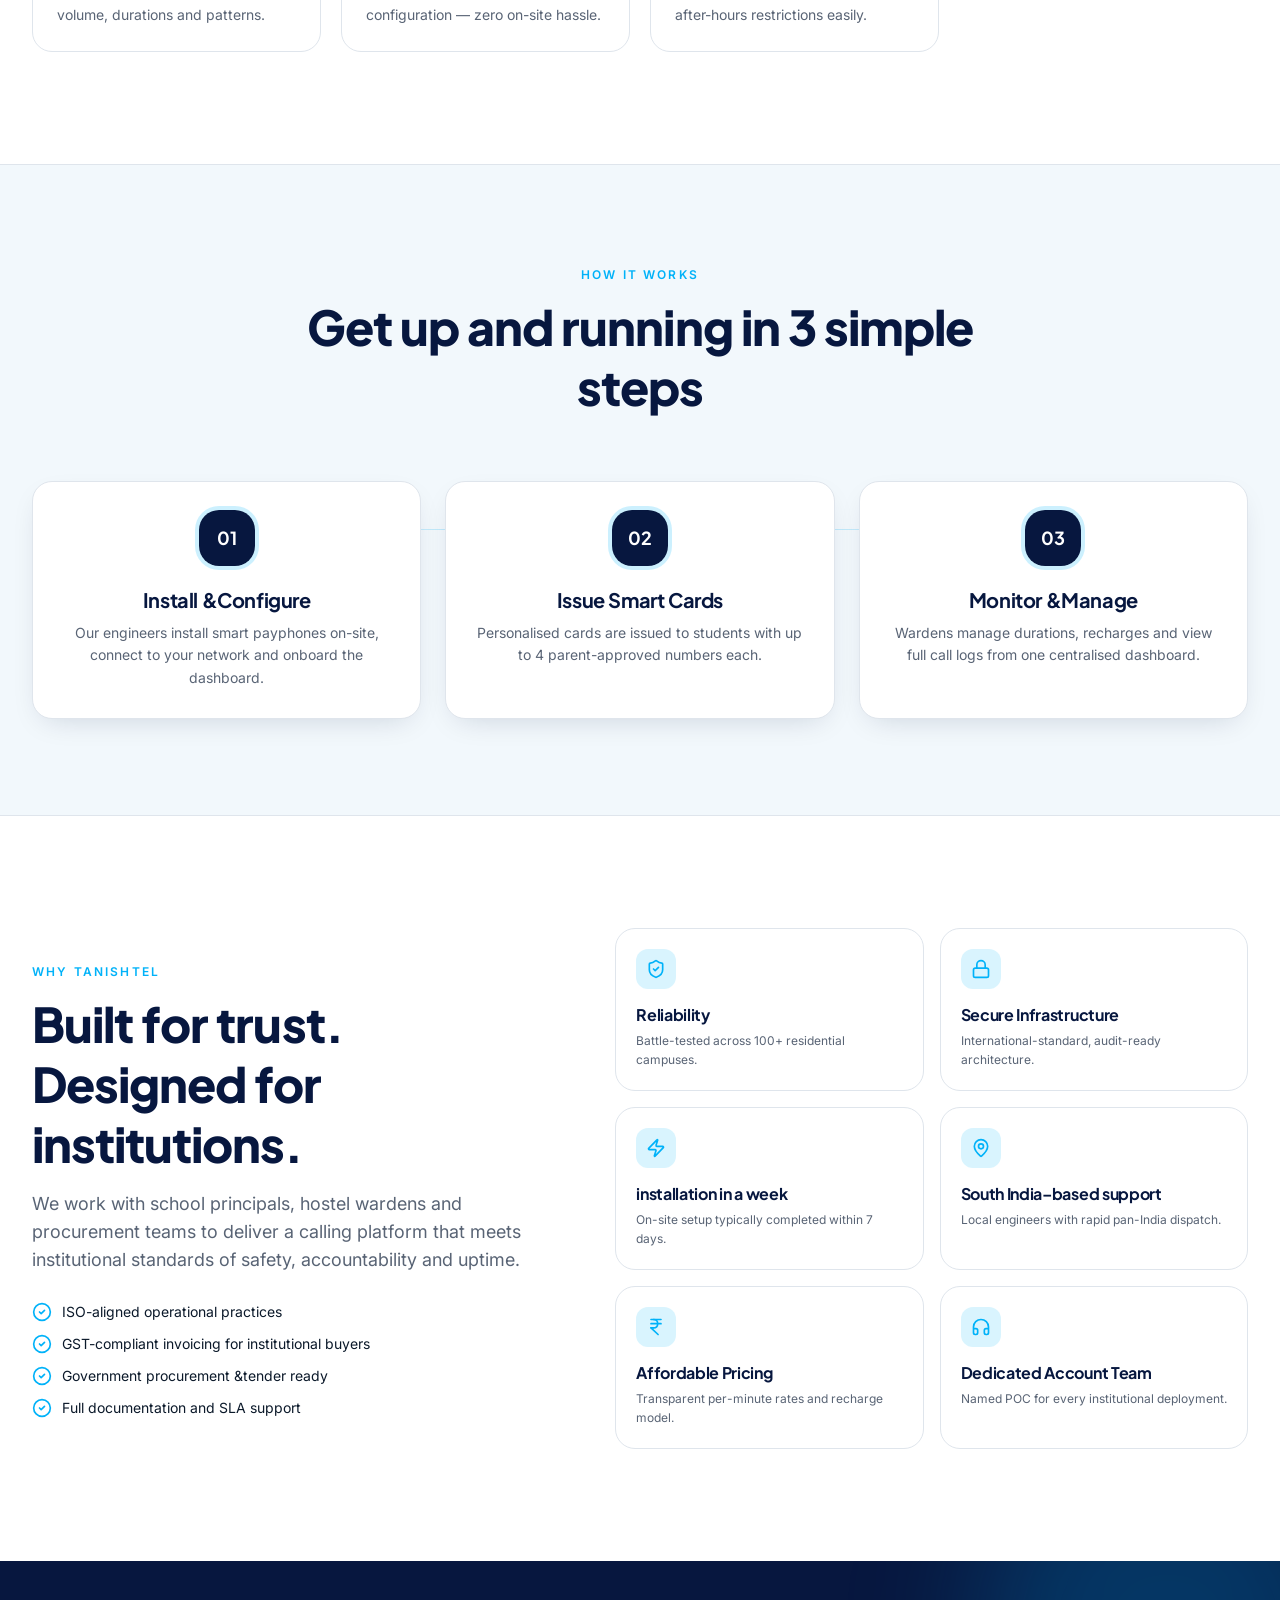
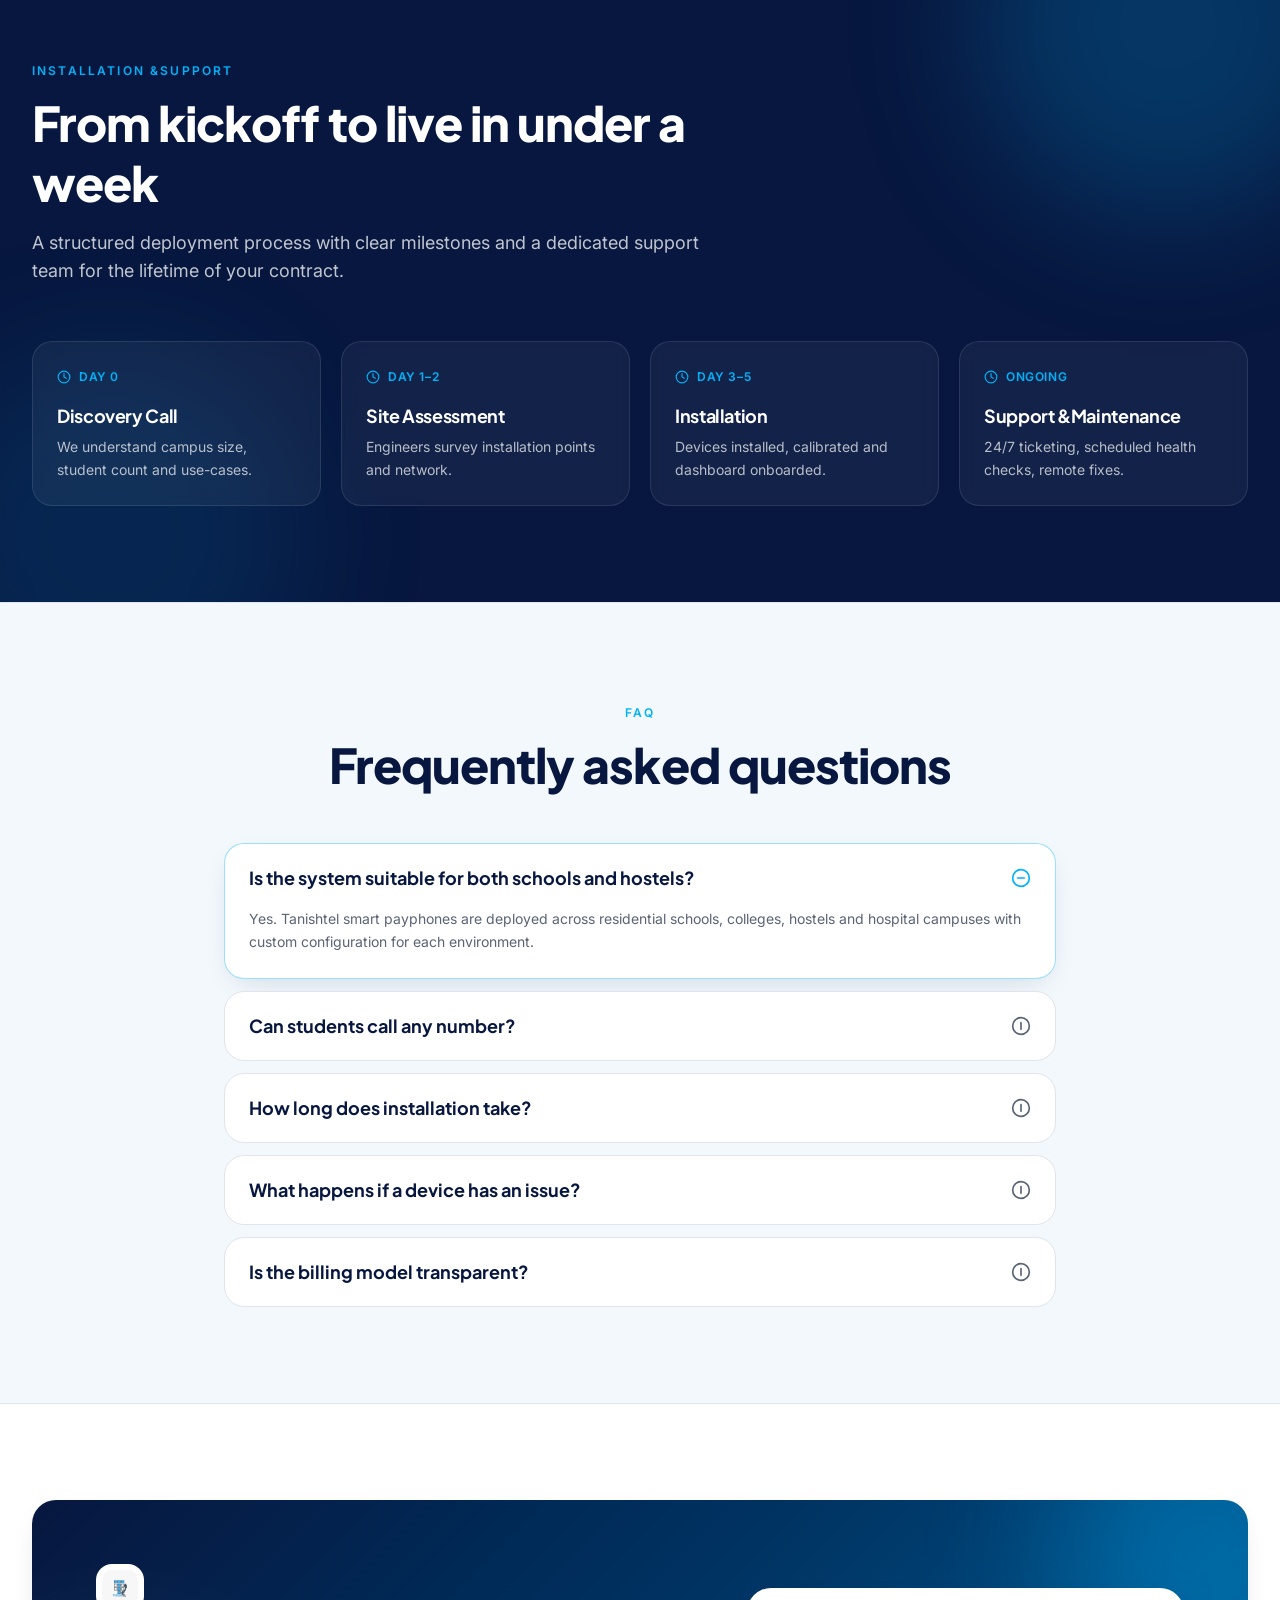
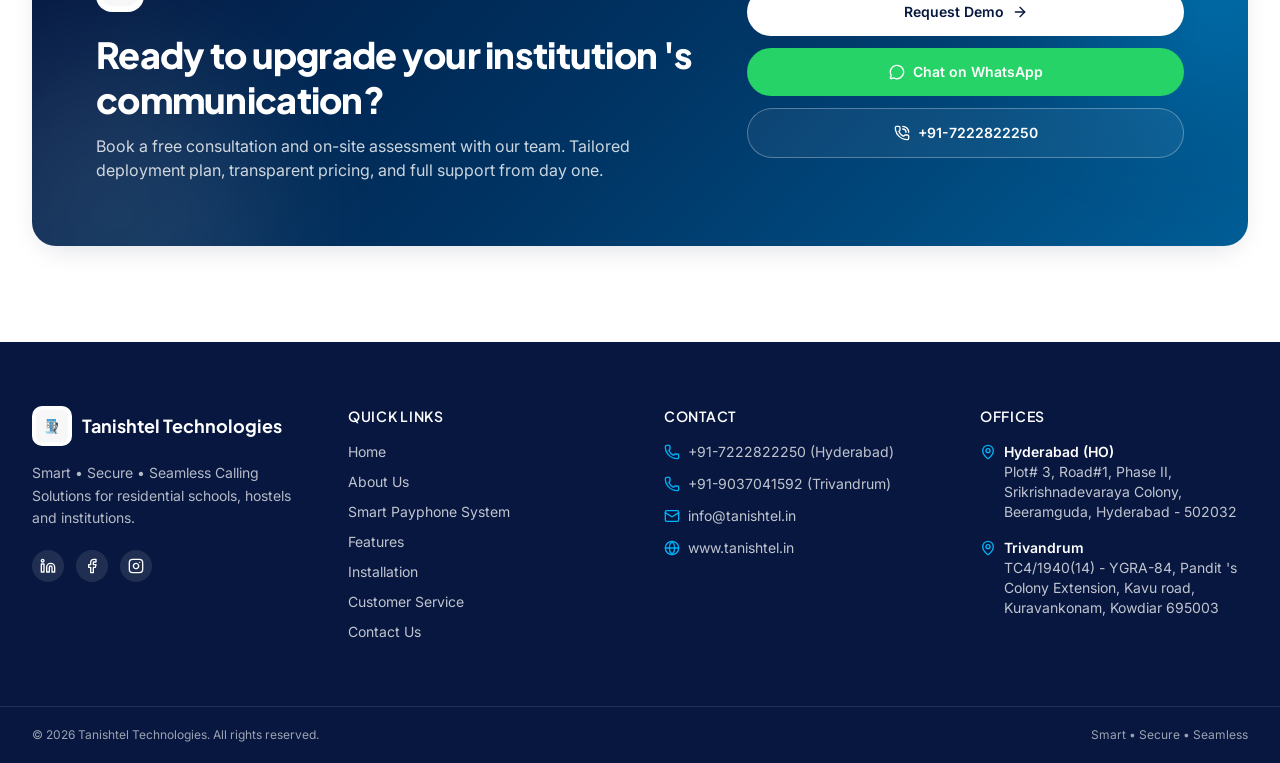
==== commit cf02d5ed: "Update index.html" ====
--- a/index.html
+++ b/index.html
@@ -677,59 +677,96 @@
                             <h2 class="mt-3 font-display text-3xl md:text-5xl font-extrabold text-navy leading-tight">Frequently asked questions</h2>
                         </div>
                         <div class="mt-12 space-y-3">
-                            <div class="rounded-2xl border bg-white transition-all border-teal/40 shadow-soft">
+                            <div class="faq-panel rounded-2xl border bg-white transition-all border-teal/40 shadow-soft">
                                 <button class="w-full flex items-center justify-between gap-4 px-6 py-5 text-left" aria-expanded="true">
                                     <span class="font-display text-base md:text-lg font-bold text-navy">Is the system suitable for both schools and hostels?</span>
-                                    <svg xmlns="http://www.w3.org/2000/svg" width="24" height="24" viewBox="0 0 24 24" fill="none" stroke="currentColor" stroke-width="2" stroke-linecap="round" stroke-linejoin="round" class="lucide lucide-circle-minus h-5 w-5 text-teal flex-shrink-0" aria-hidden="true">
+                                    <svg xmlns="http://www.w3.org/2000/svg" width="24" height="24" viewBox="0 0 24 24" fill="none" stroke="currentColor" stroke-width="2" stroke-linecap="round" stroke-linejoin="round" class="lucide lucide-circle-plus h-5 w-5 text-teal flex-shrink-0 faq-icon" aria-hidden="true">
                                         <circle cx="12" cy="12" r="10"></circle>
-                                        <path d="M8 12h8"></path>
+                                        <path class="faq-minus" d="M8 12h8"></path>
+                                        <path class="faq-plus" d="M12 8v8"></path>
                                     </svg>
                                 </button>
-                                <div class="px-6 pb-6 -mt-1 text-sm text-muted-foreground leading-relaxed animate-fade-up">Yes. Tanishtel smart payphones are deployed across residential schools, colleges, hostels and hospital campuses with custom configuration for each environment.</div>
-                            </div>
-                            <div class="rounded-2xl border bg-white transition-all border-border">
+                                <div class="faq-content px-6 pb-6 -mt-1 text-sm text-muted-foreground leading-relaxed animate-fade-up">Yes. Tanishtel smart payphones are deployed across residential schools, colleges, hostels and hospital campuses with custom configuration for each environment.</div>
+                            </div>
+                            <div class="faq-panel rounded-2xl border bg-white transition-all border-border">
                                 <button class="w-full flex items-center justify-between gap-4 px-6 py-5 text-left" aria-expanded="false">
                                     <span class="font-display text-base md:text-lg font-bold text-navy">Can students call any number?</span>
-                                    <svg xmlns="http://www.w3.org/2000/svg" width="24" height="24" viewBox="0 0 24 24" fill="none" stroke="currentColor" stroke-width="2" stroke-linecap="round" stroke-linejoin="round" class="lucide lucide-circle-plus h-5 w-5 text-muted-foreground flex-shrink-0" aria-hidden="true">
+                                    <svg xmlns="http://www.w3.org/2000/svg" width="24" height="24" viewBox="0 0 24 24" fill="none" stroke="currentColor" stroke-width="2" stroke-linecap="round" stroke-linejoin="round" class="lucide lucide-circle-plus h-5 w-5 text-muted-foreground flex-shrink-0 faq-icon" aria-hidden="true">
                                         <circle cx="12" cy="12" r="10"></circle>
-                                        <path d="M8 12h8"></path>
-                                        <path d="M12 8v8"></path>
+                                        <path class="faq-minus" d="M8 12h8"></path>
+                                        <path class="faq-plus" d="M12 8v8"></path>
                                     </svg>
                                 </button>
-                            </div>
-                            <div class="rounded-2xl border bg-white transition-all border-border">
+                                <div class="faq-content px-6 pb-6 -mt-1 text-sm text-muted-foreground leading-relaxed animate-fade-up hidden">Calls are allowed to approved contact numbers and emergency services only, as per institutional policy.</div>
+                            </div>
+                            <div class="faq-panel rounded-2xl border bg-white transition-all border-border">
                                 <button class="w-full flex items-center justify-between gap-4 px-6 py-5 text-left" aria-expanded="false">
                                     <span class="font-display text-base md:text-lg font-bold text-navy">How long does installation take?</span>
-                                    <svg xmlns="http://www.w3.org/2000/svg" width="24" height="24" viewBox="0 0 24 24" fill="none" stroke="currentColor" stroke-width="2" stroke-linecap="round" stroke-linejoin="round" class="lucide lucide-circle-plus h-5 w-5 text-muted-foreground flex-shrink-0" aria-hidden="true">
+                                    <svg xmlns="http://www.w3.org/2000/svg" width="24" height="24" viewBox="0 0 24 24" fill="none" stroke="currentColor" stroke-width="2" stroke-linecap="round" stroke-linejoin="round" class="lucide lucide-circle-plus h-5 w-5 text-muted-foreground flex-shrink-0 faq-icon" aria-hidden="true">
                                         <circle cx="12" cy="12" r="10"></circle>
-                                        <path d="M8 12h8"></path>
-                                        <path d="M12 8v8"></path>
+                                        <path class="faq-minus" d="M8 12h8"></path>
+                                        <path class="faq-plus" d="M12 8v8"></path>
                                     </svg>
                                 </button>
-                            </div>
-                            <div class="rounded-2xl border bg-white transition-all border-border">
+                                <div class="faq-content px-6 pb-6 -mt-1 text-sm text-muted-foreground leading-relaxed animate-fade-up hidden">Installation typically takes 3–5 days depending on the number of devices and site readiness.</div>
+                            </div>
+                            <div class="faq-panel rounded-2xl border bg-white transition-all border-border">
                                 <button class="w-full flex items-center justify-between gap-4 px-6 py-5 text-left" aria-expanded="false">
                                     <span class="font-display text-base md:text-lg font-bold text-navy">What happens if a device has an issue?</span>
-                                    <svg xmlns="http://www.w3.org/2000/svg" width="24" height="24" viewBox="0 0 24 24" fill="none" stroke="currentColor" stroke-width="2" stroke-linecap="round" stroke-linejoin="round" class="lucide lucide-circle-plus h-5 w-5 text-muted-foreground flex-shrink-0" aria-hidden="true">
+                                    <svg xmlns="http://www.w3.org/2000/svg" width="24" height="24" viewBox="0 0 24 24" fill="none" stroke="currentColor" stroke-width="2" stroke-linecap="round" stroke-linejoin="round" class="lucide lucide-circle-plus h-5 w-5 text-muted-foreground flex-shrink-0 faq-icon" aria-hidden="true">
                                         <circle cx="12" cy="12" r="10"></circle>
-                                        <path d="M8 12h8"></path>
-                                        <path d="M12 8v8"></path>
+                                        <path class="faq-minus" d="M8 12h8"></path>
+                                        <path class="faq-plus" d="M12 8v8"></path>
                                     </svg>
                                 </button>
-                            </div>
-                            <div class="rounded-2xl border bg-white transition-all border-border">
+                                <div class="faq-content px-6 pb-6 -mt-1 text-sm text-muted-foreground leading-relaxed animate-fade-up hidden">Our support team responds immediately, troubleshooting remotely and dispatching technicians for on-site repair if needed.</div>
+                            </div>
+                            <div class="faq-panel rounded-2xl border bg-white transition-all border-border">
                                 <button class="w-full flex items-center justify-between gap-4 px-6 py-5 text-left" aria-expanded="false">
                                     <span class="font-display text-base md:text-lg font-bold text-navy">Is the billing model transparent?</span>
-                                    <svg xmlns="http://www.w3.org/2000/svg" width="24" height="24" viewBox="0 0 24 24" fill="none" stroke="currentColor" stroke-width="2" stroke-linecap="round" stroke-linejoin="round" class="lucide lucide-circle-plus h-5 w-5 text-muted-foreground flex-shrink-0" aria-hidden="true">
+                                    <svg xmlns="http://www.w3.org/2000/svg" width="24" height="24" viewBox="0 0 24 24" fill="none" stroke="currentColor" stroke-width="2" stroke-linecap="round" stroke-linejoin="round" class="lucide lucide-circle-plus h-5 w-5 text-muted-foreground flex-shrink-0 faq-icon" aria-hidden="true">
                                         <circle cx="12" cy="12" r="10"></circle>
-                                        <path d="M8 12h8"></path>
-                                        <path d="M12 8v8"></path>
+                                        <path class="faq-minus" d="M8 12h8"></path>
+                                        <path class="faq-plus" d="M12 8v8"></path>
                                     </svg>
                                 </button>
+                                <div class="faq-content px-6 pb-6 -mt-1 text-sm text-muted-foreground leading-relaxed animate-fade-up hidden">Yes. We provide clear, itemized pricing with no hidden fees and regular usage summaries.</div>
                             </div>
                         </div>
                     </div>
                 </section>
+                <script>
+                    (function() {
+                        const buttons = document.querySelectorAll('.faq-panel button');
+                        buttons.forEach((button) => {
+                            const content = button.parentElement.querySelector('.faq-content');
+                            const icon = button.querySelector('.faq-icon');
+                            const plusPath = icon?.querySelector('.faq-plus');
+                            const minusPath = icon?.querySelector('.faq-minus');
+                            const setState = (expanded) => {
+                                button.setAttribute('aria-expanded', String(expanded));
+                                if (content) {
+                                    content.hidden = !expanded;
+                                    content.classList.toggle('hidden', !expanded);
+                                }
+                                if (plusPath) {
+                                    plusPath.style.display = expanded ? 'none' : 'block';
+                                }
+                                if (minusPath) {
+                                    minusPath.style.display = expanded ? 'block' : 'none';
+                                }
+                                if (icon) {
+                                    icon.classList.toggle('text-teal', expanded);
+                                    icon.classList.toggle('text-muted-foreground', !expanded);
+                                }
+                            };
+                            setState(button.getAttribute('aria-expanded') === 'true');
+                            button.addEventListener('click', () => {
+                                setState(button.getAttribute('aria-expanded') !== 'true');
+                            });
+                        });
+                    })();
+                </script>
                 <section class="mx-auto max-w-7xl container-px py-24">
                     <div class="relative overflow-hidden rounded-3xl bg-hero-gradient p-10 md:p-16 text-white shadow-soft">
                         <div class="absolute -right-24 -top-24 h-72 w-72 rounded-full bg-teal/30 blur-3xl"></div>
